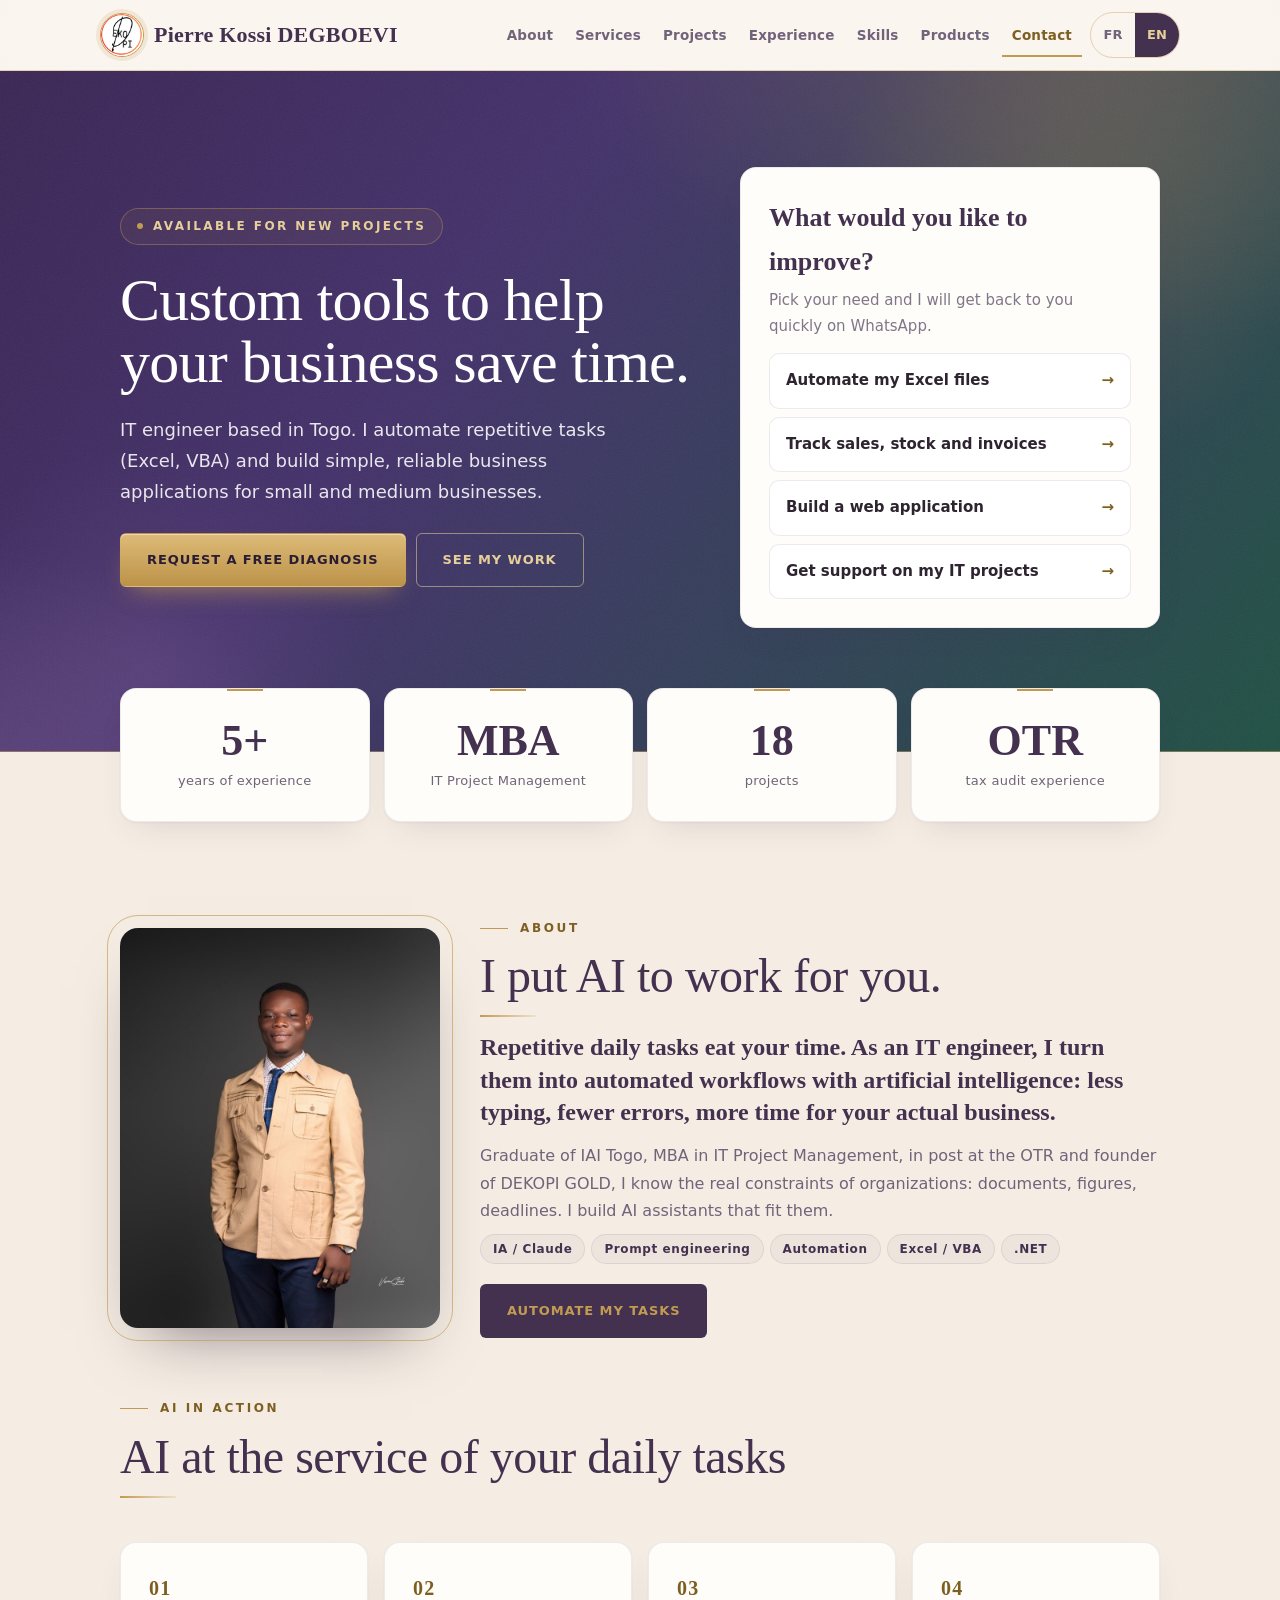
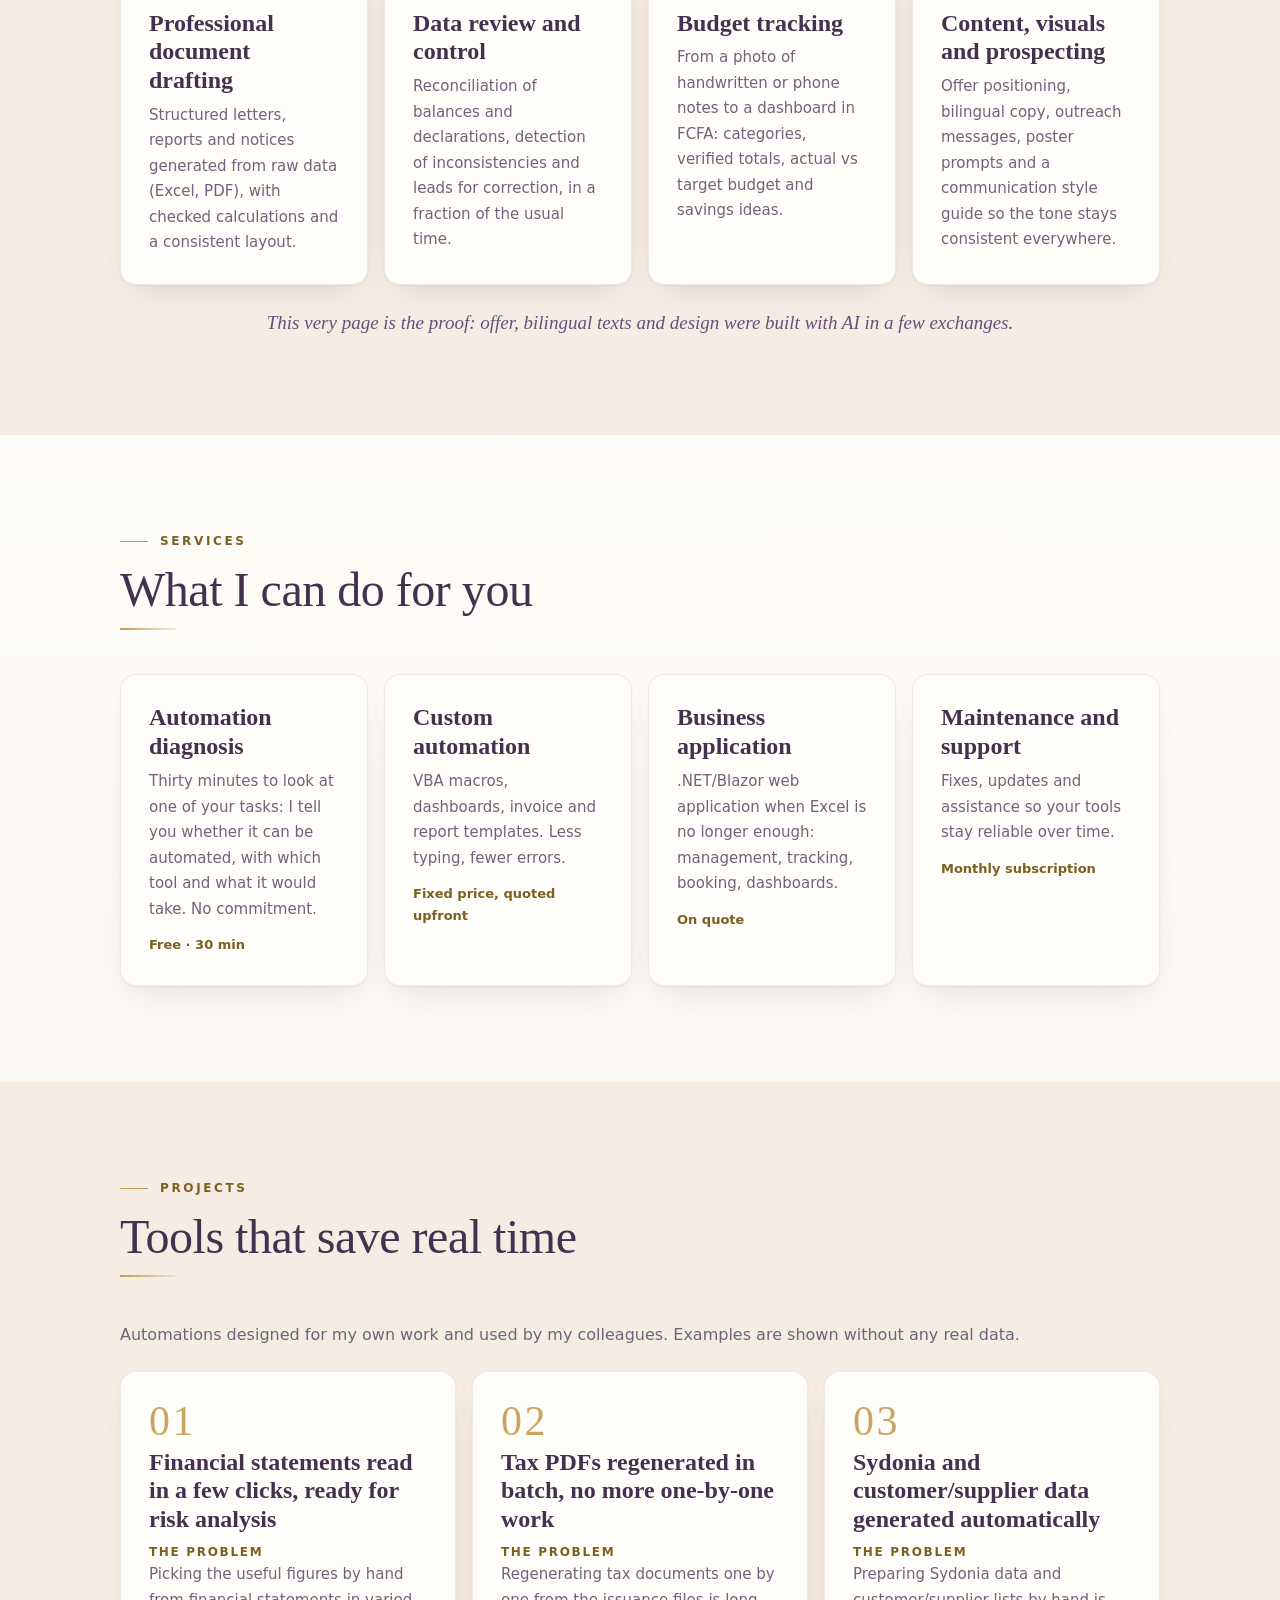
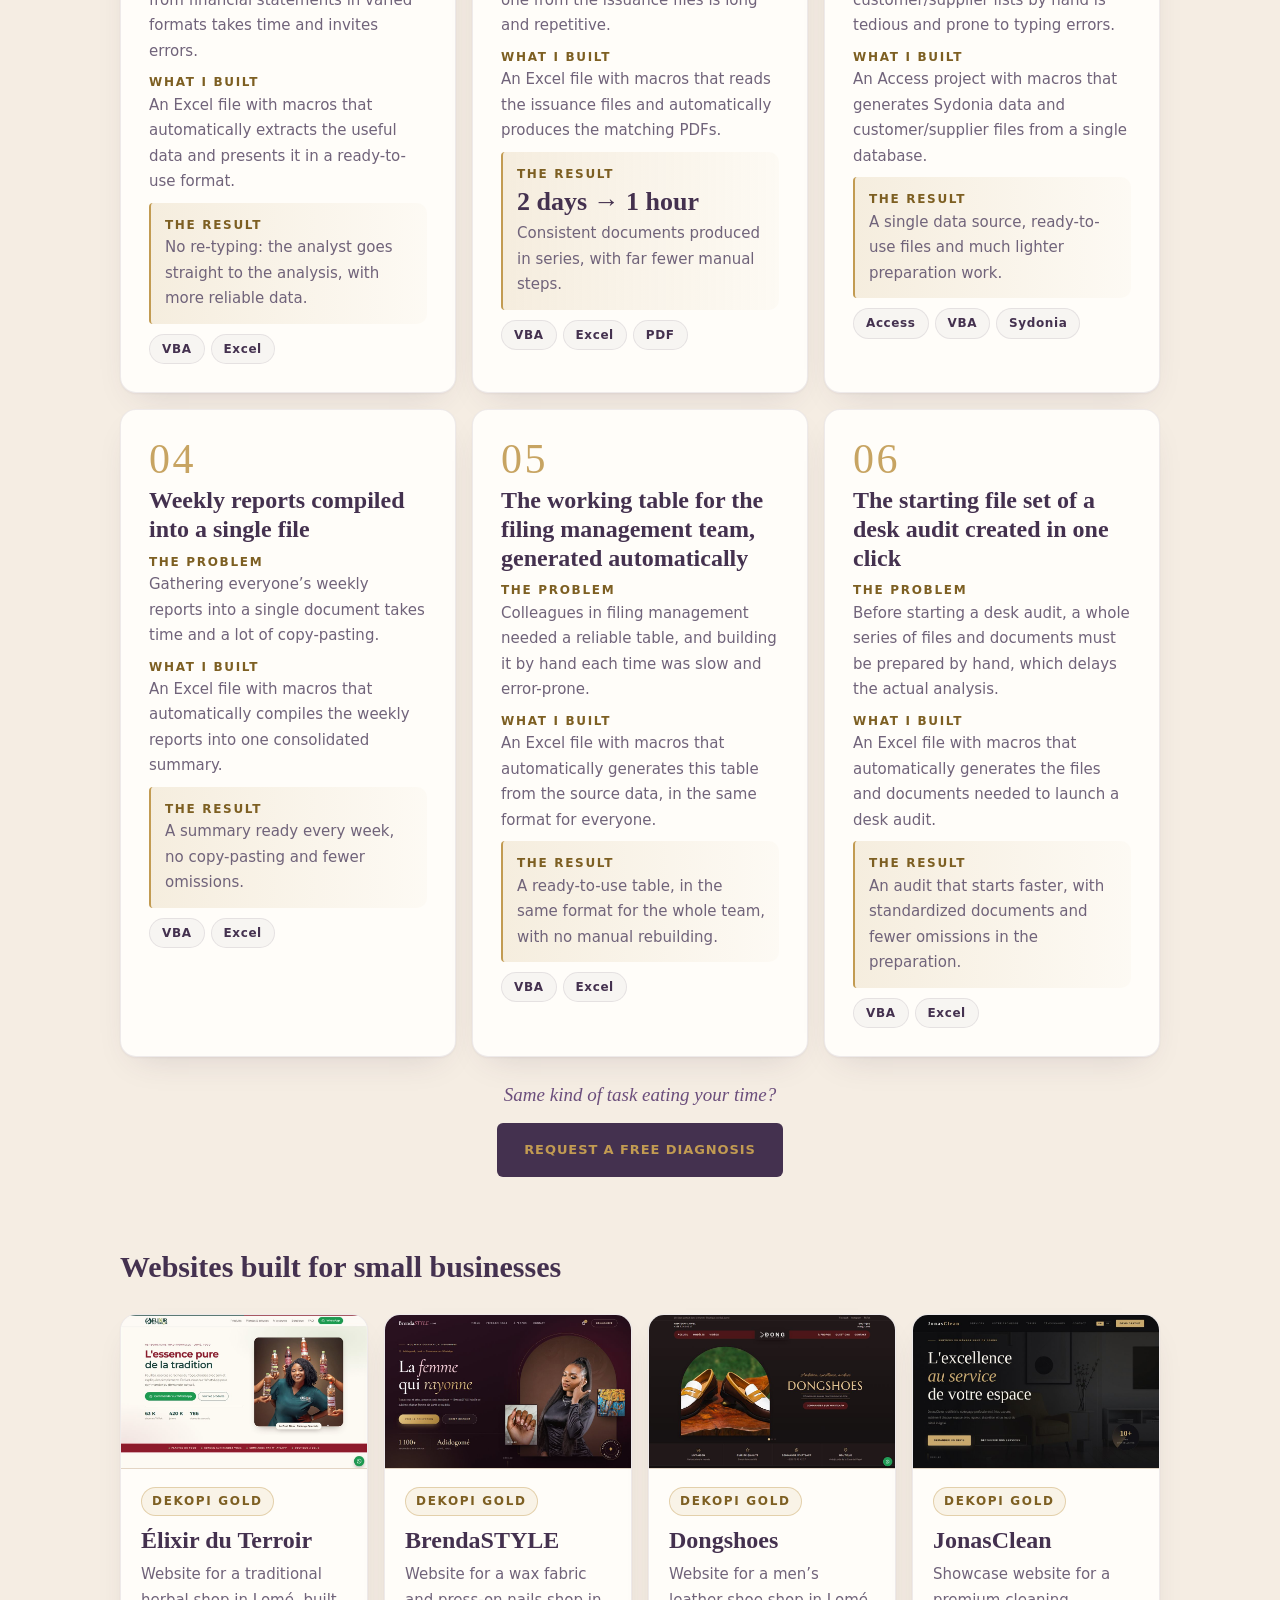
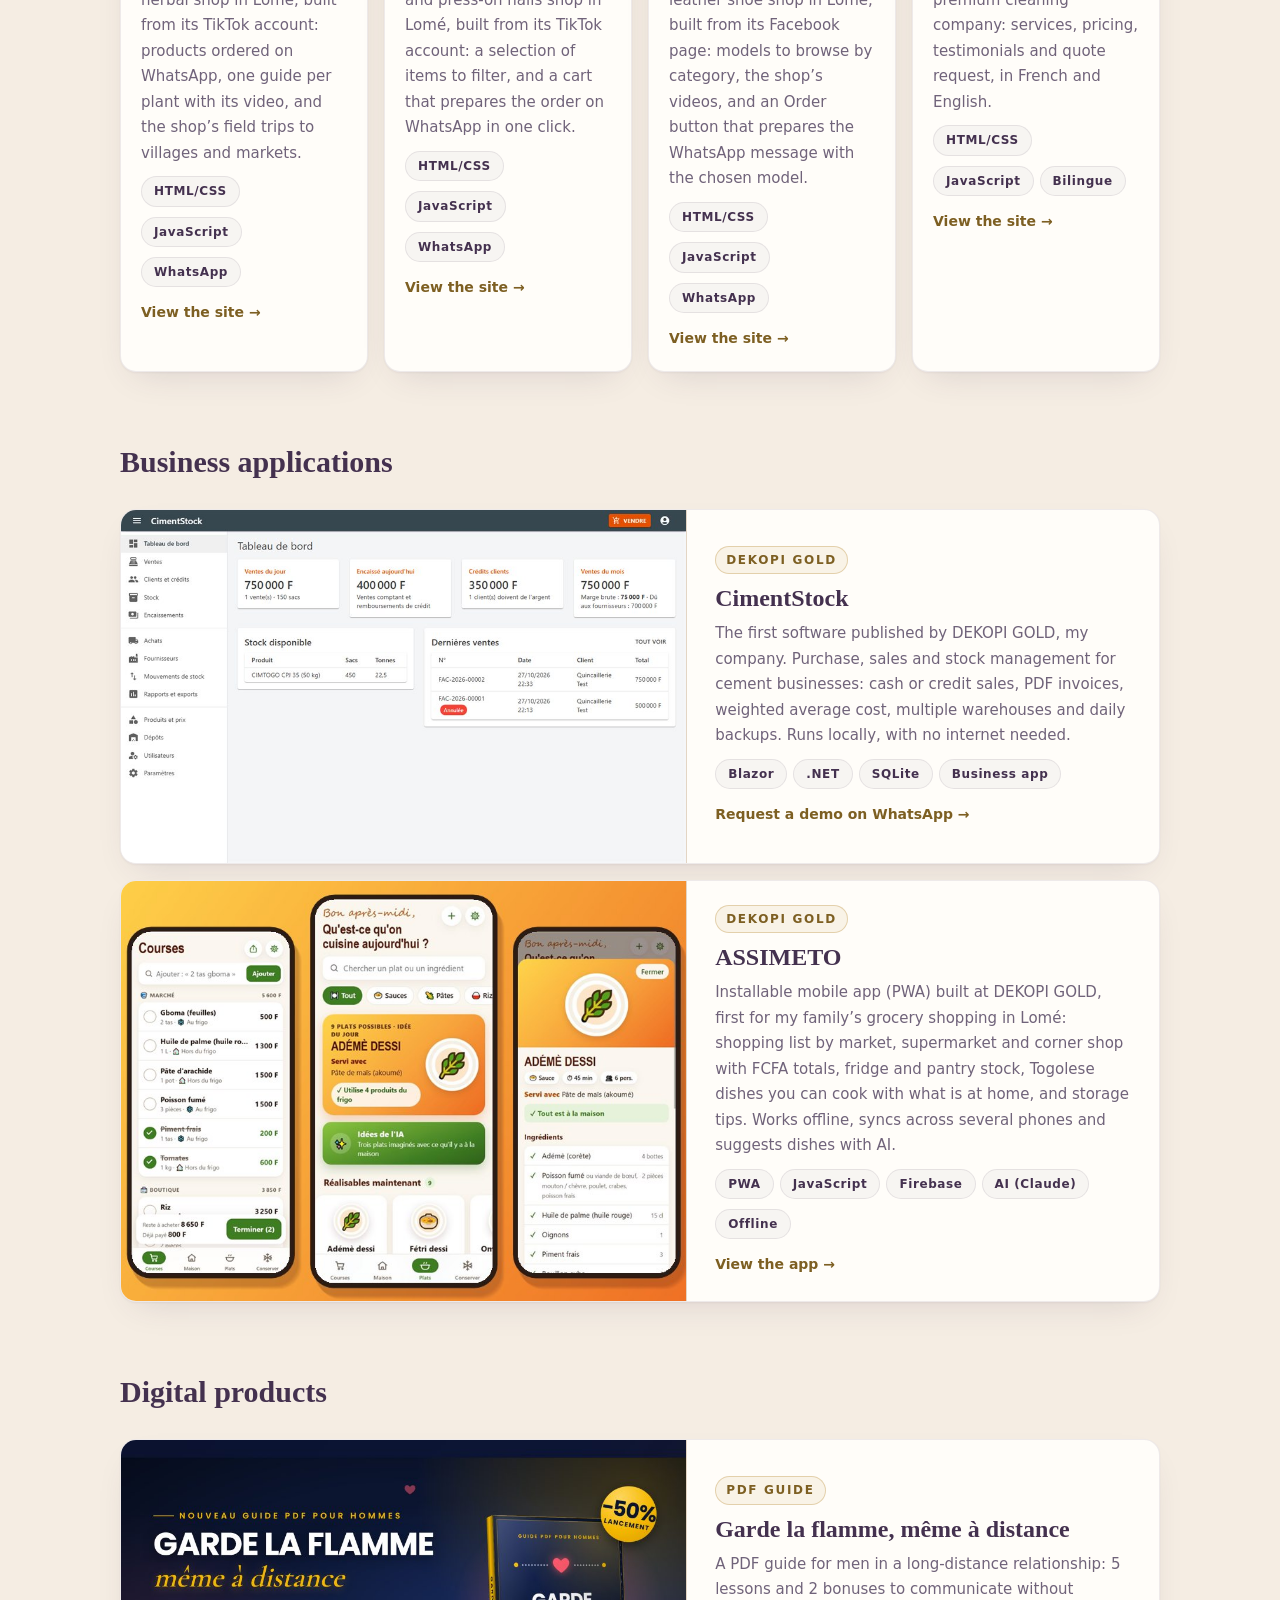
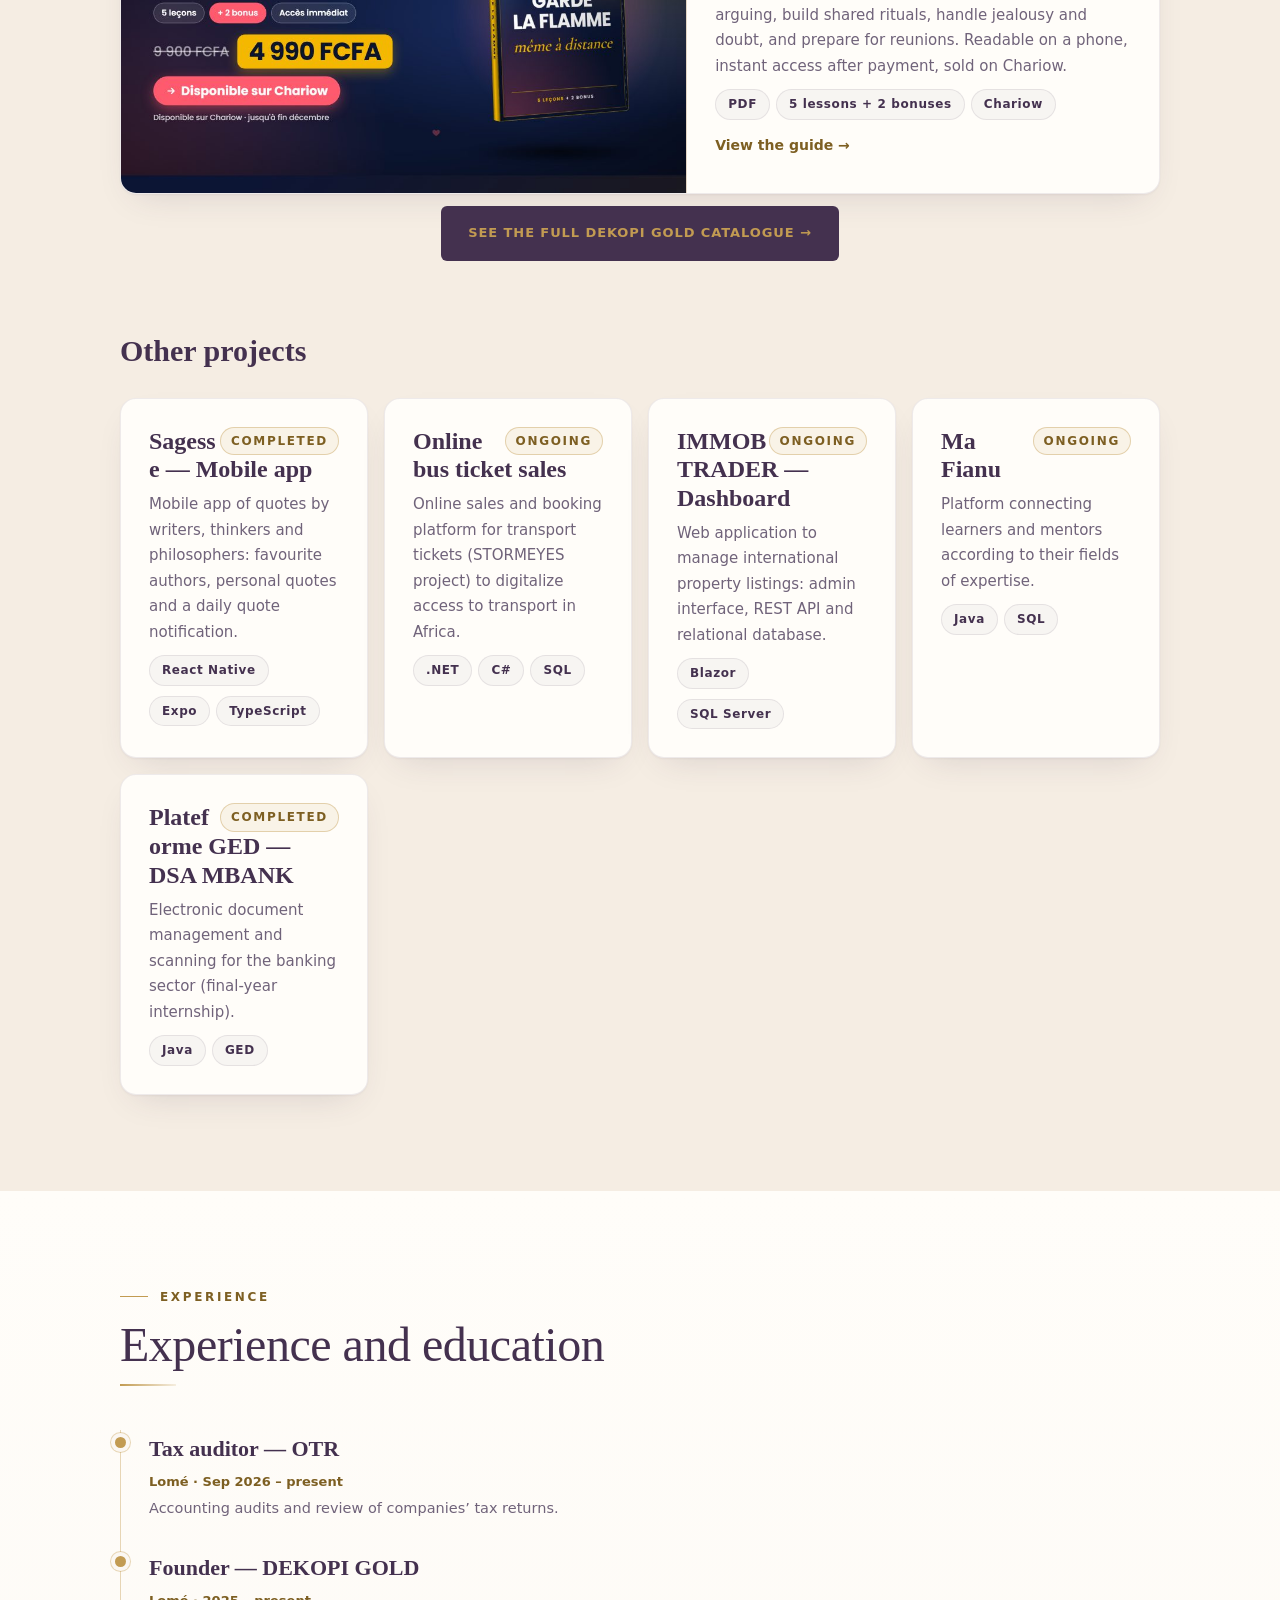
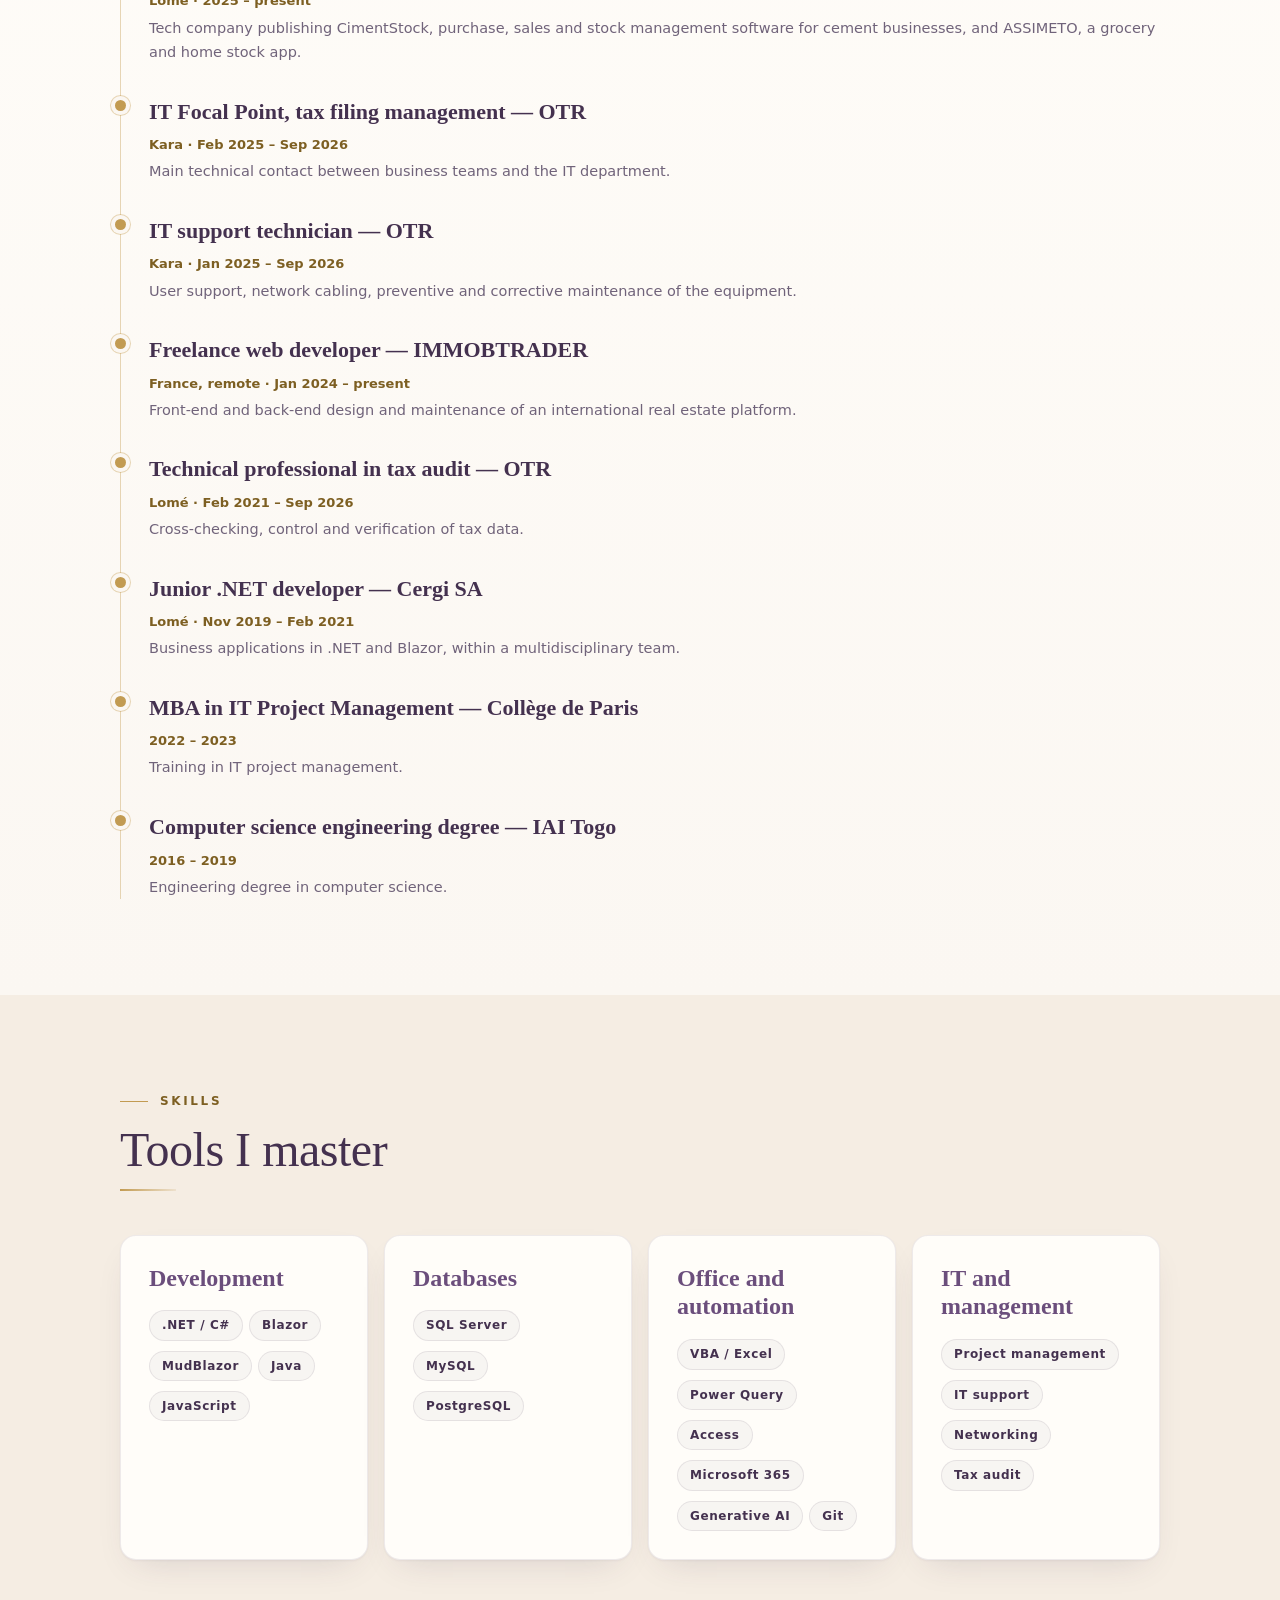
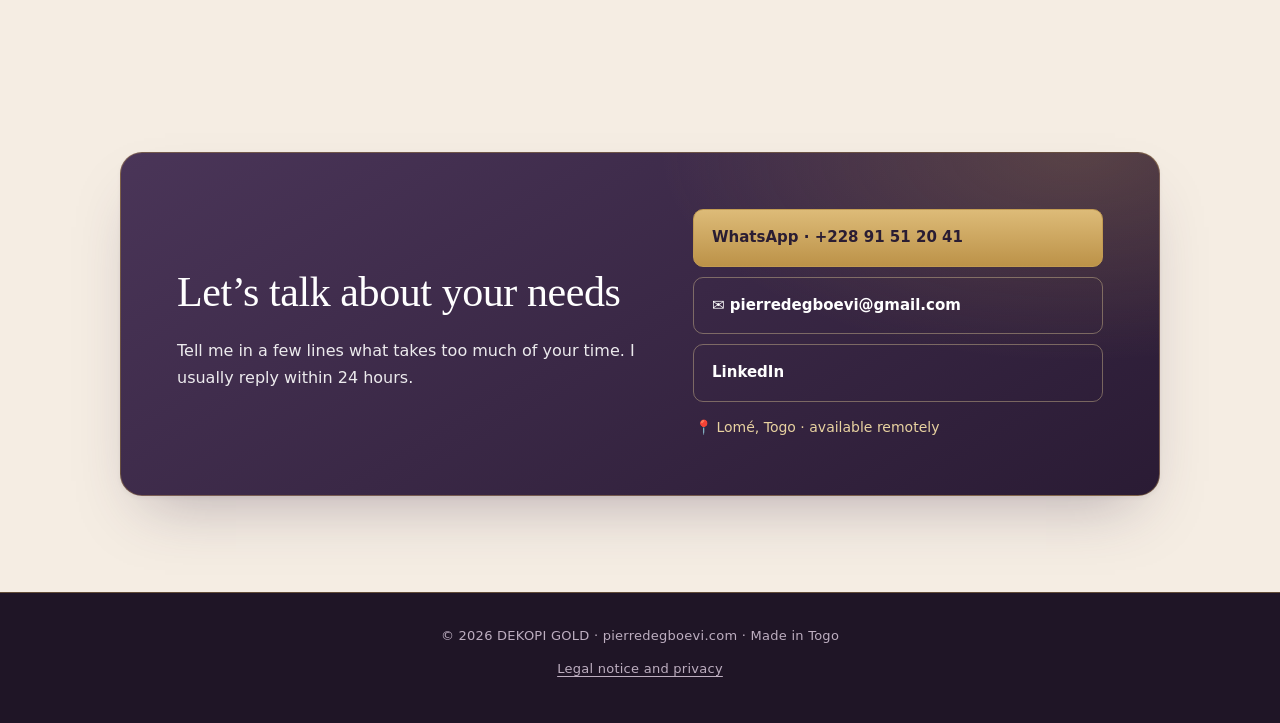
==== en/index.html @ 0901ca7f "Ajoute le lien vers le catalogue des produits DEKOPI GOLD (menu et bouton) Co-Authored-By: Claude So" ====
<!DOCTYPE html>
<html lang="en">
<head>
<meta charset="UTF-8">
<meta http-equiv="Content-Security-Policy" content="default-src 'none'; script-src 'sha256-d1BR3u0uvO+5wYr4xXxXbZK9BU4jcR/rA5yfYjZM8NI=' 'unsafe-hashes' 'sha256-MhtPZXr7+LpJUY5qtMutB+qWfQtMaPccfe7QXtCcEYc='; style-src 'unsafe-inline' https://fonts.googleapis.com; font-src https://fonts.gstatic.com; img-src 'self' data:; connect-src 'none'; base-uri 'none'; form-action 'none'; object-src 'none'">
<meta name="referrer" content="strict-origin-when-cross-origin">
<meta name="viewport" content="width=device-width, initial-scale=1">
<title>Pierre Kossi DEGBOEVI — Automation & business applications | Togo</title>
<meta name="description" content="Pierre Kossi DEGBOEVI (pierredegboevi.com), IT engineer in Togo: Excel/VBA automation, .NET/Blazor business applications and IT support for small businesses.">
<link rel="icon" type="image/png" href="../logo.png">
<meta name="theme-color" content="#F5EDE3">
<link rel="preconnect" href="https://fonts.googleapis.com">
<link rel="preconnect" href="https://fonts.gstatic.com" crossorigin>
<link rel="preload" as="style" href="https://fonts.googleapis.com/css2?family=Cormorant+Garamond:wght@500;600;700&family=Manrope:wght@400;500;600;700&display=swap">
<link href="https://fonts.googleapis.com/css2?family=Cormorant+Garamond:wght@500;600;700&family=Manrope:wght@400;500;600;700&display=swap" rel="stylesheet" media="print" onload="this.media='all'">
<noscript><link href="https://fonts.googleapis.com/css2?family=Cormorant+Garamond:wght@500;600;700&family=Manrope:wght@400;500;600;700&display=swap" rel="stylesheet"></noscript>
<link rel="canonical" href="https://pierredegboevi.com/en/">
<meta property="og:type" content="website">
<meta property="og:url" content="https://pierredegboevi.com/en/">
<meta property="og:site_name" content="Pierre Kossi DEGBOEVI">
<meta property="og:title" content="Pierre Kossi DEGBOEVI — Automation &amp; business applications">
<meta property="og:description" content="Pierre Kossi DEGBOEVI (pierredegboevi.com), IT engineer in Togo: Excel/VBA automation, .NET/Blazor business applications and IT support for small businesses.">
<meta property="og:image" content="https://pierredegboevi.com/og-image.jpg">
<meta property="og:image:width" content="1200">
<meta property="og:image:height" content="630">
<meta property="og:image:alt" content="Pierre Kossi DEGBOEVI, IT engineer in Lomé: automation and business applications">
<meta property="og:locale:alternate" content="fr_FR">
<meta property="og:locale" content="en_US">
<link rel="alternate" hreflang="fr" href="https://pierredegboevi.com/">
<link rel="alternate" hreflang="en" href="https://pierredegboevi.com/en/">
<link rel="alternate" hreflang="x-default" href="https://pierredegboevi.com/">
<meta name="twitter:card" content="summary_large_image">
<meta name="twitter:title" content="Pierre Kossi DEGBOEVI — Automation &amp; business applications">
<meta name="twitter:description" content="Pierre Kossi DEGBOEVI (pierredegboevi.com), IT engineer in Togo: Excel/VBA automation, .NET/Blazor business applications and IT support for small businesses.">
<meta name="twitter:image" content="https://pierredegboevi.com/og-image.jpg">
<meta name="twitter:image:alt" content="Pierre Kossi DEGBOEVI, IT engineer in Lomé: automation and business applications">
<script type="application/ld+json">{"@context":"https://schema.org","@type":"Person","name":"Pierre Kossi DEGBOEVI","url":"https://pierredegboevi.com/en/","image":"https://pierredegboevi.com/photo.jpg","jobTitle":"IT engineer","description":"IT engineer in Togo: Excel/VBA automation, .NET/Blazor business applications and IT support for small businesses.","address":{"@type":"PostalAddress","addressLocality":"Lomé","addressCountry":"TG"},"worksFor":{"@type":"Organization","name":"DEKOPI GOLD"},"knowsAbout":["Excel","VBA","Automatisation","Applications métier",".NET","Blazor"],"sameAs":["https://www.linkedin.com/in/pierre-kossi-degboevi"]}</script>
<script type="application/ld+json">{"@context":"https://schema.org","@type":"WebSite","name":"Pierre Kossi DEGBOEVI","alternateName":["pierredegboevi","Pierre Degboevi","pierredegboevi.com"],"url":"https://pierredegboevi.com/en/","inLanguage":["fr","en"]}</script>
<style>
:root{--bg:#F5EDE3;--w:#FBF7F2;--bd:#E3D5C4;--tx:#2E2430;--mu:#70637A;--p:#6B4E7C;--pd:#44314F;--gold:#C29B52;--gt:#7D5F22;--ser:"Cormorant Garamond",Georgia,"Times New Roman",serif}
*{box-sizing:border-box;margin:0;padding:0}
html{scroll-behavior:smooth}
:focus-visible{outline:3px solid var(--p);outline-offset:3px;border-radius:4px}
.hero :focus-visible,.contact :focus-visible{outline-color:#F3E6C8}
.skip{position:absolute;left:12px;top:-60px;z-index:70;background:var(--pd);color:var(--gold);padding:12px 18px;border-radius:8px;font-weight:700;transition:top .2s}
.skip:focus{top:12px}
body{font-family:system-ui,-apple-system,"Segoe UI",Roboto,Arial,sans-serif;background:var(--bg);color:var(--tx);line-height:1.6}
a{color:inherit;text-decoration:none}
.wrap{max-width:1080px;margin:0 auto;padding:0 20px}
header{background:var(--w);border-bottom:1px solid var(--gold);position:sticky;top:0;z-index:10}
.bar{display:flex;align-items:center;justify-content:space-between;gap:16px;padding:12px 0}
.brand{display:flex;align-items:center;gap:10px;font-family:var(--ser);font-size:1.25rem;font-weight:700;color:var(--pd)}
.logo{width:44px;height:44px;border-radius:50%;background:#fff;border:1.5px solid var(--gold);display:block;object-fit:cover}
.right{display:flex;align-items:center;gap:8px;flex-wrap:wrap}
nav{display:flex;gap:2px;flex-wrap:wrap}
nav a{display:inline-flex;align-items:center;min-height:44px;padding:0 10px;border-radius:6px;font-size:0.875rem;font-weight:600;color:var(--mu)}
nav a:hover{color:var(--gt)}
.lang{display:flex;border:1px solid var(--bd);border-radius:6px;overflow:hidden}
.lang a{display:inline-flex;align-items:center;justify-content:center;background:var(--w);min-width:44px;min-height:44px;padding:6px 10px;font-size:0.8125rem;font-weight:700;color:var(--mu)}
.lang a.on{background:var(--pd);color:var(--gold)}
.hero{background:linear-gradient(125deg,#3A2554 0%,#5A3470 45%,#8A3F63 100%);color:#fff;padding:64px 0 84px}
.hero .wrap{display:grid;grid-template-columns:1.3fr 1fr;gap:32px;align-items:center}
.tag{display:inline-block;border:1px solid var(--gold);color:#E8D2A0;padding:4px 14px;border-radius:99px;font-size:0.8125rem;margin-bottom:18px;letter-spacing:.03em}
h1{font-family:var(--ser);font-size:clamp(2.125rem,5vw,3.375rem);line-height:1.08;margin-bottom:16px;font-weight:600}
.hero p{font-size:1.0625rem;opacity:.9;margin-bottom:26px;max-width:540px}
.btn{display:inline-block;padding:12px 24px;border-radius:8px;font-weight:700;font-size:0.9375rem;border:1.5px solid transparent}
.b1{background:var(--gold);color:#2A1D33}.b1:hover{background:#D3AE66}
.b2{border-color:rgba(232,210,160,.6);color:#F3E6C8}.b2:hover{background:rgba(255,255,255,.08)}
.acts{display:flex;flex-wrap:wrap;gap:10px}
.card{background:var(--w);border:1px solid var(--bd);border-radius:12px;padding:22px}
.search{color:var(--tx);border-color:var(--gold)}
.search h2{font-family:var(--ser);font-size:1.375rem;color:var(--pd);margin-bottom:4px}
.search p{color:var(--mu);font-size:0.875rem;margin-bottom:14px;opacity:1}
.search a{display:flex;justify-content:space-between;align-items:center;gap:10px;padding:12px 14px;margin-top:8px;border:1px solid var(--bd);border-radius:8px;font-weight:600;font-size:0.9375rem}
.search a:hover{border-color:var(--gold);background:var(--bg)}
.search a b{color:var(--gt)}
section{padding:64px 0}
.alt{background:var(--w)}
.head{margin-bottom:30px}
.head small{color:var(--gt);font-weight:700;text-transform:uppercase;letter-spacing:.14em;font-size:0.75rem}
.head h2{font-family:var(--ser);font-size:2.125rem;line-height:1.15;margin-top:4px;color:var(--pd);font-weight:600}
.head h2:after{content:"";display:block;width:48px;height:2px;background:var(--gold);margin-top:12px}
.stats{display:grid;grid-template-columns:repeat(4,1fr);gap:14px;margin-top:-44px;position:relative}
.stat{text-align:center;padding:18px 10px}
.stat b{display:block;font-family:var(--ser);font-size:2rem;color:var(--p)}
.stat span{font-size:0.8125rem;color:var(--mu)}
.grid{display:grid;grid-template-columns:repeat(auto-fit,minmax(230px,1fr));gap:16px}
.card h3{font-family:var(--ser);font-size:1.25rem;color:var(--pd);margin-bottom:6px;line-height:1.2}
.card p{color:var(--mu);font-size:0.9062rem}
.svc em{display:inline-block;margin-top:12px;font-style:normal;font-size:0.8125rem;font-weight:700;color:var(--gt)}
.st{float:right;font-size:0.75rem;font-weight:700;color:var(--gt)}
.chip{display:inline-block;background:var(--bg);color:var(--pd);border:1px solid var(--bd);font-size:0.75rem;font-weight:600;padding:3px 10px;border-radius:99px;margin:10px 6px 0 0}
.tl{border-left:1px solid var(--gold);padding-left:22px;display:grid;gap:20px}
.tl div{position:relative}
.tl div:before{content:"";position:absolute;left:-28px;top:7px;width:11px;height:11px;border-radius:50%;background:var(--gold);box-shadow:0 0 0 3px var(--w)}
.tl h3{font-family:var(--ser);font-size:1.1875rem;color:var(--pd)}.tl small{color:var(--gt);font-size:0.8125rem;font-weight:600}.tl p{font-size:0.9062rem;color:var(--mu);margin-top:2px}
.sk h3{color:var(--p)}
.contact{background:linear-gradient(135deg,#4F3A5C,#3B2A47);color:#fff;border-radius:14px;padding:40px;display:grid;grid-template-columns:1.2fr 1fr;gap:24px;align-items:center;border:1px solid var(--gold)}
.contact h2{font-family:var(--ser);font-size:2rem;margin-bottom:8px;font-weight:600}
.contact p{opacity:.9}
.contact .l{display:grid;gap:10px}
.contact .l a{border:1px solid rgba(232,210,160,.45);padding:12px 16px;border-radius:8px;font-weight:600;font-size:0.9375rem;word-break:break-all}
.contact .l a:hover{background:rgba(255,255,255,.08)}
.contact .l a.w{background:var(--gold);color:#2A1D33;border-color:var(--gold)}
.contact .l a.w:hover{background:#D3AE66}
.contact .l .loc{padding:4px 2px 0;font-size:0.875rem;color:#E8D2A0}
footer{background:#2A1F30;color:#C9BBCB;font-size:0.8125rem;padding:24px 0;text-align:center}
.about{display:grid;grid-template-columns:320px 1fr;gap:40px;align-items:center}
.about img{width:100%;aspect-ratio:4/5;object-fit:cover;border-radius:14px;border:1px solid var(--gold);background:var(--bd);display:block;box-shadow:12px 12px 0 var(--bd)}
.about p{color:var(--mu);font-size:1rem;margin-top:14px}
.about .lead{color:var(--tx);font-size:1.125rem;font-weight:600}
.about .btn{margin-top:20px}
.about .btn,.cta .btn{background:var(--pd);color:var(--gold)}
.about .btn:hover,.cta .btn:hover{background:var(--p)}
.aih{margin-top:60px}
.num{display:block;color:var(--gt);font-family:var(--ser);font-weight:700;font-size:1.25rem;letter-spacing:.06em;margin-bottom:4px}
.note{margin-top:22px;font-family:var(--ser);font-size:1.1875rem;font-style:italic;color:var(--p);text-align:center}
.cases{grid-template-columns:repeat(auto-fit,minmax(300px,1fr))}
.case .num{display:block;font-family:var(--ser);font-size:1.75rem;font-weight:700;color:var(--gold);line-height:1}
.case h3{margin:6px 0 10px}
.case p{margin-top:8px;font-size:0.9375rem}
.case p b{display:block;font-size:0.75rem;letter-spacing:.06em;text-transform:uppercase;color:var(--gt)}
.case .res{background:var(--bg);border-left:3px solid var(--gold);padding:8px 12px;border-radius:6px}
.case .gain{display:block;font-family:var(--ser);font-size:1.375rem;font-weight:700;color:var(--pd);line-height:1.2;margin:2px 0 4px}
.cta{text-align:center;margin-top:12px}
#projets>.wrap>.lead{margin-bottom:22px;color:var(--mu)}
.sub{font-family:var(--ser);font-size:1.625rem;color:var(--pd);margin:44px 0 16px}
@media(max-width:800px){.about{grid-template-columns:1fr}.about img{max-width:280px}.hero .wrap,.contact{grid-template-columns:1fr}.stats{grid-template-columns:repeat(2,1fr)}.bar{flex-direction:column;align-items:flex-start}}

/* ===== Animations ===== */
#sp{position:fixed;top:0;left:0;right:0;height:3px;background:var(--gold);transform:scaleX(0);transform-origin:0 0;z-index:60}
header{transition:box-shadow .3s}
header.sc{box-shadow:0 6px 20px rgba(68,49,79,.12)}
nav a{transition:color .2s}
nav a.act{color:var(--gt);box-shadow:inset 0 -2px 0 var(--gold);border-radius:0}
.hero{position:relative;overflow:hidden}
.hero .wrap{position:relative;z-index:1}
.hero:before,.hero:after{content:"";position:absolute;border-radius:50%;opacity:.45;pointer-events:none}
.hero:before{width:520px;height:520px;background:radial-gradient(circle,#C29B52 0,rgba(194,155,82,0) 68%);top:-120px;right:-60px}
.hero:after{width:460px;height:460px;background:radial-gradient(circle,#8E6BA3 0,rgba(142,107,163,0) 68%);bottom:-140px;left:-80px}
@keyframes up{from{transform:translateY(14px)}to{transform:none}}
@keyframes inr{from{transform:translateX(20px)}to{transform:none}}
.hero .tag,.hero h1,.hero p,.hero .btn{animation:up .6s cubic-bezier(.2,.7,.2,1) backwards}
.hero .tag{animation-delay:0s}.hero h1{animation-delay:.05s}.hero p{animation-delay:.1s}.hero .b1{animation-delay:.15s}.hero .b2{animation-delay:.2s}
.hero .search{animation:inr .6s cubic-bezier(.2,.7,.2,1) .1s backwards}
.btn{transition:transform .2s,box-shadow .2s,background .2s}
.btn:hover{transform:translateY(-2px);box-shadow:0 8px 18px rgba(0,0,0,.18)}
.card{transition:transform .3s,box-shadow .3s,border-color .3s}
a.card:hover{transform:translateY(-5px);box-shadow:0 14px 30px rgba(68,49,79,.14);border-color:var(--gold)}
.search a{transition:transform .2s,border-color .2s,background .2s}
.search a:hover{transform:translateX(5px)}
.search a b{transition:transform .2s}.search a:hover b{transform:translateX(4px)}
.chip{transition:background .2s,border-color .2s}
.chip:hover{background:#F0E3CC;border-color:var(--gold)}
.head h2:after{transition:width .8s .3s;width:0}
.head.in h2:after,html:not(.js) .head h2:after{width:56px}
.about img{transition:transform .5s,box-shadow .5s}
.about img:hover{transform:translate(-4px,-4px);box-shadow:16px 16px 0 var(--bd)}
.js .rv{transition:opacity .45s ease-out,transform .45s cubic-bezier(.2,.7,.2,1);transition-delay:var(--d,0s)}
.js .rv:not(.in){opacity:0;transform:translateY(16px)}
.js .tl>div.rv:not(.in){transform:translateX(-16px)}
.js .about img.rv:not(.in){transform:scale(.97) translateY(12px)}
.js .rv.in.done{transition:transform .3s,box-shadow .3s,border-color .3s,background .3s;transition-delay:0s}
@media(prefers-reduced-motion:reduce){*,*:before,*:after{animation:none!important;scroll-behavior:auto!important;transition-property:color,background-color,border-color,box-shadow,opacity!important;transition-duration:.2s!important;transition-delay:0s!important}.js .rv:not(.in),.js .tl>div.rv:not(.in),.js .about img.rv:not(.in){opacity:1;transform:none}.head h2:after{width:56px}}

/* ===== Finition premium ===== */
:root{--ink:#241A2B;--gold2:#E6CF9A;--hair:rgba(194,155,82,.4);--sh1:0 1px 2px rgba(68,49,79,.05),0 14px 34px -16px rgba(68,49,79,.18);--sh2:0 2px 4px rgba(68,49,79,.06),0 30px 60px -24px rgba(68,49,79,.34)}
body{font-family:"Manrope",system-ui,-apple-system,"Segoe UI",Roboto,Arial,sans-serif;color:var(--ink);line-height:1.7;-webkit-font-smoothing:antialiased;text-rendering:optimizeLegibility}
button{font-family:inherit}
::selection{background:var(--gold);color:#2A1D33}
#sp{background:linear-gradient(90deg,var(--gold),var(--gold2))}
header{background:rgba(251,247,242,.8);-webkit-backdrop-filter:saturate(1.4) blur(16px);backdrop-filter:saturate(1.4) blur(16px);border-bottom:1px solid var(--hair)}
.brand{font-size:1.375rem;letter-spacing:.01em}
.logo{box-shadow:0 0 0 4px rgba(194,155,82,.16)}
nav a{font-size:0.8438rem;letter-spacing:.015em}
.lang{border-radius:99px;border-color:var(--hair)}
.lang a{background:transparent}
.lang a.on{background:var(--pd);color:var(--gold2)}
.hero{background:url("data:image/svg+xml,%3Csvg xmlns='http://www.w3.org/2000/svg' width='160' height='160'%3E%3Cfilter id='n'%3E%3CfeTurbulence type='fractalNoise' baseFrequency='.8' numOctaves='3' stitchTiles='stitch'/%3E%3C/filter%3E%3Crect width='100%25' height='100%25' filter='url(%23n)' opacity='.07'/%3E%3C/svg%3E"),radial-gradient(900px 520px at 88% -8%,rgba(194,155,82,.26),transparent 62%),radial-gradient(760px 460px at -8% 108%,rgba(142,107,163,.38),transparent 58%),linear-gradient(125deg,#3A2554 0%,#43306A 35%,#1F5043 100%);padding:96px 0 124px;box-shadow:inset 0 -1px 0 rgba(194,155,82,.55)}
.hero:before,.hero:after{opacity:.2}
h1{font-size:clamp(2.125rem,5vw,3.75rem);line-height:1.04;font-weight:500;letter-spacing:-.012em;margin-bottom:22px}
.hero p{font-size:1.125rem;line-height:1.7;opacity:.88;max-width:520px}
.hero .tag{font-size:0.75rem;font-weight:600;letter-spacing:.2em;text-transform:uppercase;padding:7px 16px;background:rgba(194,155,82,.08);border-color:var(--hair);color:var(--gold2);margin-bottom:24px}
.hero .tag:before{content:"";display:inline-block;width:6px;height:6px;border-radius:50%;background:var(--gold);margin-right:10px;vertical-align:middle;transform:translateY(-1px)}
@media(min-width:801px){.hero .wrap{grid-template-columns:1.4fr 1fr}}
.btn{border-radius:6px;font-size:0.8125rem;font-weight:700;letter-spacing:.07em;text-transform:uppercase;padding:15px 26px}
.b1{background:linear-gradient(180deg,#DDBB78,#BC9248);color:#2A1D33;box-shadow:inset 0 1px 0 rgba(255,255,255,.45),0 12px 26px -12px rgba(194,155,82,.8)}
.b1:hover{background:linear-gradient(180deg,#E6C98C,#C79C52)}
.b2{border-color:rgba(230,207,154,.55);color:var(--gold2)}
.btn:hover{transform:translateY(-2px);box-shadow:0 16px 30px -12px rgba(0,0,0,.4)}
.search{border-radius:18px;border-color:var(--hair);background:linear-gradient(180deg,#FFFDF9,#FBF7F2);padding:28px;box-shadow:var(--sh2)}
.search h2{font-size:1.625rem}
.search a{border-radius:10px;border-color:rgba(68,49,79,.1);background:#fff;padding:14px 16px}
.stats{margin-top:-64px}
.stat{padding:26px 12px;position:relative}
.stat:before{content:"";position:absolute;left:50%;top:0;width:36px;height:2px;background:var(--gold);transform:translateX(-50%)}
.stat b{font-size:2.75rem;font-weight:600;line-height:1.1;color:var(--pd)}
.stat span{font-size:0.8125rem;letter-spacing:.02em}
section{padding:96px 0}
.alt{background:linear-gradient(180deg,#FFFDF9,#FBF7F2)}
.head{margin-bottom:44px}
.head small{display:flex;align-items:center;gap:12px;font-size:0.75rem;letter-spacing:.22em}
.head small:before{content:"";width:28px;height:1px;background:var(--gold)}
.head h2{font-size:clamp(2rem,4vw,3rem);font-weight:500;letter-spacing:-.01em;line-height:1.1;margin-top:12px}
.head h2:after{background:linear-gradient(90deg,var(--gold),rgba(194,155,82,.15))}
.card{background:#FFFDF9;border-color:rgba(68,49,79,.09);border-radius:16px;padding:28px;box-shadow:var(--sh1)}
a.card:hover{transform:translateY(-4px);box-shadow:var(--sh2);border-color:rgba(194,155,82,.75)}
.card h3{font-size:1.5rem;font-weight:600;margin-bottom:8px}
.card p{font-size:0.9375rem;line-height:1.7}
.st{font-size:0.75rem;letter-spacing:.14em;text-transform:uppercase;padding:3px 10px;border:1px solid var(--hair);border-radius:99px;background:rgba(194,155,82,.1)}
.sites .sb>.st{display:table;float:none;margin-bottom:10px}
.chip{font-size:0.75rem;letter-spacing:.05em;padding:4px 12px;border-color:rgba(68,49,79,.1);background:rgba(68,49,79,.04)}
.case .num{font-size:2.625rem;font-weight:500;opacity:.9}
.case .res{background:linear-gradient(90deg,rgba(194,155,82,.16),rgba(194,155,82,.03));border-left:2px solid var(--gold);border-radius:4px 10px 10px 4px;padding:12px 14px}
.case .gain{font-size:1.625rem}
.case p b{font-size:0.75rem;letter-spacing:.14em}
.tl{border-left-color:var(--hair);padding-left:28px;gap:28px}
.tl div:before{left:-34px;box-shadow:0 0 0 4px var(--w),0 0 0 5px var(--hair)}
.tl h3{font-size:1.375rem}
.about .lead{font-family:var(--ser);font-size:1.5rem;line-height:1.35;color:var(--pd)}
.about img{border:0;border-radius:18px;outline:1px solid rgba(194,155,82,.65);outline-offset:12px;box-shadow:0 30px 60px -28px rgba(36,24,48,.55)}
.about img:hover{transform:translateY(-4px);box-shadow:0 38px 70px -28px rgba(36,24,48,.6)}
.sub{font-size:1.875rem;font-weight:600;margin:64px 0 22px}
.contact{background:radial-gradient(640px 320px at 92% 0%,rgba(194,155,82,.24),transparent 65%),linear-gradient(150deg,#4A3558,#2A1B34);border-radius:22px;padding:56px;border-color:var(--hair);box-shadow:var(--sh2)}
.contact h2{font-size:clamp(1.875rem,3.6vw,2.625rem);font-weight:500;letter-spacing:-.01em}
.contact .l a{border-radius:10px;border-color:rgba(230,207,154,.4);padding:15px 18px;transition:background .2s,transform .2s,border-color .2s}
.contact .l a:hover{border-color:var(--gold2);transform:translateX(3px)}
.contact .l a.w{background:linear-gradient(180deg,#DDBB78,#BC9248)}
footer{background:#1F1526;color:#BDAEC0;border-top:1px solid var(--hair);padding:32px 0;letter-spacing:.02em}
footer a.legal{display:inline-flex;align-items:center;min-height:44px;color:inherit;text-decoration:underline;text-underline-offset:3px}
.site img{transition:transform .8s cubic-bezier(.2,.7,.2,1)}
.site:hover img{transform:scale(1.04)}

.sites{grid-template-columns:repeat(auto-fit,minmax(min(100%,300px),1fr))}
.sites.apps{grid-template-columns:1fr}
.apps .site{display:grid;grid-template-columns:1.2fr 1fr}
.apps .site img{height:100%;aspect-ratio:auto;min-height:260px;border-bottom:0;border-right:1px solid var(--bd)}
.apps .site .sb{align-self:center;padding:24px 28px}
.site{padding:0;overflow:hidden;display:block}
.site img{width:100%;aspect-ratio:8/5;object-fit:cover;display:block;border-bottom:1px solid var(--bd)}
.site .sb{padding:18px 20px 20px}
.site .vis{display:block;margin-top:14px;font-size:0.875rem;font-weight:700;color:var(--gt)}
.site:hover .vis{text-decoration:underline}
/* ===== Responsive ===== */
html{-webkit-text-size-adjust:100%;text-size-adjust:100%}
img{max-width:100%;height:auto}
h1,h2,h3,p,a,span{overflow-wrap:break-word}
.grid{grid-template-columns:repeat(auto-fit,minmax(min(100%,230px),1fr))}
.cases{grid-template-columns:repeat(auto-fit,minmax(min(100%,300px),1fr))}
@media(max-width:1000px){
  .wrap{padding:0 18px}
  .about{grid-template-columns:260px 1fr;gap:28px}
  .hero .wrap{gap:24px}
  nav a{padding:8px 8px;font-size:0.8438rem}
}
@media(max-width:940px){
  .bar{flex-direction:row;flex-wrap:wrap;align-items:center;gap:8px 12px;padding:10px 0}
  .right{display:contents}
  .brand{order:1;min-width:0;font-size:1.125rem}
  .lang{order:2;margin-left:auto}
  nav{order:3;width:100%;flex-wrap:nowrap;overflow-x:auto;gap:4px;padding-bottom:2px;-webkit-overflow-scrolling:touch;scrollbar-width:none;border-top:1px solid var(--bd);padding-top:6px}
  nav::-webkit-scrollbar{display:none}
  nav{-webkit-mask-image:linear-gradient(90deg,#000 82%,transparent);mask-image:linear-gradient(90deg,#000 82%,transparent)}
  nav.end{-webkit-mask-image:none;mask-image:none}
  nav a{white-space:nowrap;flex:0 0 auto;padding:0 12px}
  nav a.nc,nav a.nc.act{order:-1;background:var(--pd);color:var(--gold);border-radius:6px}
  html{scroll-padding-top:135px}
}
@media(max-width:800px){
  section{padding:48px 0}
  .hero{padding:44px 0 72px}
  .hero p{max-width:none}
  .apps .site{display:block}
  .apps .site img{height:auto;aspect-ratio:8/5;min-height:0;border-right:0;border-bottom:1px solid var(--bd)}
  .apps .site .sb{padding:18px 20px 20px}
  .about{grid-template-columns:1fr;gap:26px}
  .about img{max-width:280px;margin:0 auto;box-shadow:0 24px 48px -24px rgba(36,24,48,.5)}
  .about img:hover{box-shadow:0 24px 48px -24px rgba(36,24,48,.5)}
  .head h2{font-size:1.875rem}
  .contact{padding:30px 22px}
  .contact h2{font-size:1.75rem}
  .aih{margin-top:44px}
}
@media(max-width:560px){
  .wrap{padding:0 16px}
  section{padding:40px 0}
  .hero{padding:34px 0 64px}
  .hero .btn{width:100%;text-align:center}
  .stats{grid-template-columns:repeat(2,1fr);gap:10px;margin-top:-36px}
  .stat{padding:14px 8px}
  .stat b{font-size:1.625rem}
  .stat span{font-size:0.75rem}
  .card{padding:18px}
  .head{margin-bottom:22px}
  .head h2{font-size:1.6875rem}
  .search h2{font-size:1.25rem}
  .search a{padding:13px 12px;font-size:0.9062rem}
  .cases{gap:14px}
  .case .num{font-size:1.5rem}
  .sub{font-size:1.4375rem;margin:34px 0 14px}
  .note{font-size:1.0625rem}
  .tl{padding-left:18px}
  .tl div:before{left:-24px}
  .contact{padding:26px 18px;border-radius:12px}
  .contact h2{font-size:1.5625rem}
  .contact .l a{padding:13px 14px;font-size:0.9062rem}
  .btn{padding:13px 20px}
}
@media(max-width:380px){
  .brand span{font-size:1rem;line-height:1.15}
  .logo{width:38px;height:38px}
  h1{font-size:1.9375rem}
  .stats{grid-template-columns:1fr 1fr}
  .lang a{padding:6px 8px}
}
@media(hover:none){
  .btn:hover,.search a:hover,.search a:hover b,.about img:hover,.site:hover img,.contact .l a:hover{transform:none;box-shadow:none}
  a.card:hover{transform:none;box-shadow:var(--sh1)}
  .about img:hover{box-shadow:0 24px 48px -24px rgba(36,24,48,.5)}
}
@media(max-width:760px){header{-webkit-backdrop-filter:none;backdrop-filter:none;background:rgba(251,247,242,.98)}}
@media(prefers-reduced-motion:no-preference){.btn:active,.search a:active,a.card:active{transform:scale(.97);transition-duration:.1s!important}}
@media(prefers-reduced-transparency:reduce){header{background:var(--w);-webkit-backdrop-filter:none;backdrop-filter:none}}
@media(prefers-contrast:more){header{background:var(--w);-webkit-backdrop-filter:none;backdrop-filter:none;border-bottom-color:var(--gt)}}
@media(max-width:940px){header{top:-53px}html{scroll-padding-top:72px}}
</style>
</head>
<body id="top">
<a class="skip" href="#main">Skip to content</a>
<div id="sp"></div>

<header><div class="wrap bar">
<a class="brand" href="#top"><img class="logo" src="../logo.png" alt="Pierre Kossi DEGBOEVI logo" width="44" height="44"><span>Pierre Kossi DEGBOEVI</span></a>
<div class="right">
<nav aria-label="Main navigation">
<a href="#apropos">About</a>
<a href="#services">Services</a>
<a href="#projets">Projects</a>
<a href="#parcours">Experience</a>
<a href="#competences">Skills</a>
<a href="https://produits.pierredegboevi.com" target="_blank" rel="noopener">Products</a>
<a class="nc" href="#contact">Contact</a>
</nav>
<div class="lang" role="group" aria-label="Language"><a href="/" hreflang="fr" lang="fr" aria-label="Français">FR</a><a class="on" href="/en/" hreflang="en" lang="en" aria-label="English" aria-current="true">EN</a></div>
</div>
</div></header>

<main id="main" tabindex="-1">
<div class="hero"><div class="wrap">
<div>
<span class="tag">Available for new projects</span>
<h1>Custom tools to help your business save time.</h1>
<p>IT engineer based in Togo. I automate repetitive tasks (Excel, VBA) and build simple, reliable business applications for small and medium businesses.</p>
<div class="acts"><a class="btn b1" href="#contact">Request a free diagnosis</a><a class="btn b2" href="#projets">See my work</a></div>
</div>
<div class="card search">
<h2>What would you like to improve?</h2>
<p>Pick your need and I will get back to you quickly on WhatsApp.</p>
<a href="https://wa.me/22891512041?text=Hello%20Pierre%2C%20I%20would%20like%20to%20automate%20my%20Excel%20files." target="_blank" rel="noopener"><span>Automate my Excel files</span><b>→</b></a>
<a href="https://wa.me/22891512041?text=Hello%20Pierre%2C%20I%20would%20like%20to%20track%20my%20sales%2C%20stock%20and%20invoices." target="_blank" rel="noopener"><span>Track sales, stock and invoices</span><b>→</b></a>
<a href="https://wa.me/22891512041?text=Hello%20Pierre%2C%20I%20would%20like%20to%20build%20a%20web%20application." target="_blank" rel="noopener"><span>Build a web application</span><b>→</b></a>
<a href="https://wa.me/22891512041?text=Hello%20Pierre%2C%20I%20would%20like%20support%20on%20my%20IT%20projects." target="_blank" rel="noopener"><span>Get support on my IT projects</span><b>→</b></a>
</div>
</div></div>

<div class="wrap stats">
<div class="card stat"><b data-count="5" data-suf="+">5+</b><span>years of experience</span></div>
<div class="card stat"><b>MBA</b><span>IT Project Management</span></div>
<div class="card stat"><b data-count="18" data-suf="">18</b><span>projects</span></div>
<div class="card stat"><b>OTR</b><span>tax audit experience</span></div>
</div>

<section id="apropos"><div class="wrap">
<div class="about">
<img src="../photo.jpg" alt="Pierre Kossi DEGBOEVI" width="800" height="1000" loading="lazy">
<div>
<div class="head" style="margin-bottom:0"><small>About</small><h2>I put AI to work for you.</h2></div>
<p class="lead">Repetitive daily tasks eat your time. As an IT engineer, I turn them into automated workflows with artificial intelligence: less typing, fewer errors, more time for your actual business.</p>
<p>Graduate of IAI Togo, MBA in IT Project Management, in post at the OTR and founder of DEKOPI GOLD, I know the real constraints of organizations: documents, figures, deadlines. I build AI assistants that fit them.</p>
<span class="chip">IA / Claude</span><span class="chip">Prompt engineering</span><span class="chip">Automation</span><span class="chip">Excel / VBA</span><span class="chip">.NET</span>
<div><a class="btn" href="#contact">Automate my tasks</a></div>
</div>
</div>

<div class="aih"><div class="head"><small>AI in action</small><h2>AI at the service of your daily tasks</h2></div>
<div class="grid">
<div class="card"><span class="num">01</span><h3>Professional document drafting</h3><p>Structured letters, reports and notices generated from raw data (Excel, PDF), with checked calculations and a consistent layout.</p></div>
<div class="card"><span class="num">02</span><h3>Data review and control</h3><p>Reconciliation of balances and declarations, detection of inconsistencies and leads for correction, in a fraction of the usual time.</p></div>
<div class="card"><span class="num">03</span><h3>Budget tracking</h3><p>From a photo of handwritten or phone notes to a dashboard in FCFA: categories, verified totals, actual vs target budget and savings ideas.</p></div>
<div class="card"><span class="num">04</span><h3>Content, visuals and prospecting</h3><p>Offer positioning, bilingual copy, outreach messages, poster prompts and a communication style guide so the tone stays consistent everywhere.</p></div>
</div>
<p class="note">This very page is the proof: offer, bilingual texts and design were built with AI in a few exchanges.</p>
</div>
</div></section>

<section id="services" class="alt"><div class="wrap">
<div class="head"><small>Services</small><h2>What I can do for you</h2></div>
<div class="grid">
<div class="card svc"><h3>Automation diagnosis</h3><p>Thirty minutes to look at one of your tasks: I tell you whether it can be automated, with which tool and what it would take. No commitment.</p><em>Free · 30 min</em></div>
<div class="card svc"><h3>Custom automation</h3><p>VBA macros, dashboards, invoice and report templates. Less typing, fewer errors.</p><em>Fixed price, quoted upfront</em></div>
<div class="card svc"><h3>Business application</h3><p>.NET/Blazor web application when Excel is no longer enough: management, tracking, booking, dashboards.</p><em>On quote</em></div>
<div class="card svc"><h3>Maintenance and support</h3><p>Fixes, updates and assistance so your tools stay reliable over time.</p><em>Monthly subscription</em></div>
</div>
</div></section>

<section id="projets"><div class="wrap">
<div class="head"><small>Projects</small><h2>Tools that save real time</h2></div>
<p class="lead">Automations designed for my own work and used by my colleagues. Examples are shown without any real data.</p>
<div class="grid cases">
<div class="card case"><span class="num">01</span>
<h3>Financial statements read in a few clicks, ready for risk analysis</h3>
<p><b>The problem</b> <span>Picking the useful figures by hand from financial statements in varied formats takes time and invites errors.</span></p>
<p><b>What I built</b> <span>An Excel file with macros that automatically extracts the useful data and presents it in a ready-to-use format.</span></p>
<p class="res"><b>The result</b> <span>No re-typing: the analyst goes straight to the analysis, with more reliable data.</span></p><span class="chip">VBA</span><span class="chip">Excel</span></div>
<div class="card case"><span class="num">02</span>
<h3>Tax PDFs regenerated in batch, no more one-by-one work</h3>
<p><b>The problem</b> <span>Regenerating tax documents one by one from the issuance files is long and repetitive.</span></p>
<p><b>What I built</b> <span>An Excel file with macros that reads the issuance files and automatically produces the matching PDFs.</span></p>
<p class="res"><b>The result</b> <strong class="gain">2 days → 1 hour</strong> <span>Consistent documents produced in series, with far fewer manual steps.</span></p><span class="chip">VBA</span><span class="chip">Excel</span><span class="chip">PDF</span></div>
<div class="card case"><span class="num">03</span>
<h3>Sydonia and customer/supplier data generated automatically</h3>
<p><b>The problem</b> <span>Preparing Sydonia data and customer/supplier lists by hand is tedious and prone to typing errors.</span></p>
<p><b>What I built</b> <span>An Access project with macros that generates Sydonia data and customer/supplier files from a single database.</span></p>
<p class="res"><b>The result</b> <span>A single data source, ready-to-use files and much lighter preparation work.</span></p><span class="chip">Access</span><span class="chip">VBA</span><span class="chip">Sydonia</span></div>
<div class="card case"><span class="num">04</span>
<h3>Weekly reports compiled into a single file</h3>
<p><b>The problem</b> <span>Gathering everyone’s weekly reports into a single document takes time and a lot of copy-pasting.</span></p>
<p><b>What I built</b> <span>An Excel file with macros that automatically compiles the weekly reports into one consolidated summary.</span></p>
<p class="res"><b>The result</b> <span>A summary ready every week, no copy-pasting and fewer omissions.</span></p><span class="chip">VBA</span><span class="chip">Excel</span></div>
<div class="card case"><span class="num">05</span>
<h3>The working table for the filing management team, generated automatically</h3>
<p><b>The problem</b> <span>Colleagues in filing management needed a reliable table, and building it by hand each time was slow and error-prone.</span></p>
<p><b>What I built</b> <span>An Excel file with macros that automatically generates this table from the source data, in the same format for everyone.</span></p>
<p class="res"><b>The result</b> <span>A ready-to-use table, in the same format for the whole team, with no manual rebuilding.</span></p><span class="chip">VBA</span><span class="chip">Excel</span></div>
<div class="card case"><span class="num">06</span>
<h3>The starting file set of a desk audit created in one click</h3>
<p><b>The problem</b> <span>Before starting a desk audit, a whole series of files and documents must be prepared by hand, which delays the actual analysis.</span></p>
<p><b>What I built</b> <span>An Excel file with macros that automatically generates the files and documents needed to launch a desk audit.</span></p>
<p class="res"><b>The result</b> <span>An audit that starts faster, with standardized documents and fewer omissions in the preparation.</span></p><span class="chip">VBA</span><span class="chip">Excel</span></div>
</div>
<p class="note">Same kind of task eating your time?</p>
<div class="cta"><a class="btn" href="#contact">Request a free diagnosis</a></div>
<h3 class="sub">Websites built for small businesses</h3>
<div class="grid sites">
<a class="card site" href="https://alexcruss.github.io/ELIXIRDUTERROIR/" target="_blank" rel="noopener"><img src="../elixirduterroir.jpg" alt="Screenshot of the Élixir du Terroir website: logo, tagline “L’essence pure de la tradition” and a photo of the brand’s preparations" loading="lazy" width="960" height="600"><div class="sb"><span class="st">DEKOPI GOLD</span><h3>Élixir du Terroir</h3><p>Website for a traditional herbal shop in Lomé, built from its TikTok account: products ordered on WhatsApp, one guide per plant with its video, and the shop’s field trips to villages and markets.</p><span class="chip">HTML/CSS</span><span class="chip">JavaScript</span><span class="chip">WhatsApp</span><span class="vis">View the site →</span></div></a>
<a class="card site" href="https://alexcruss.github.io/BRENDASHOP/" target="_blank" rel="noopener"><img src="../brendastyle.jpg" alt="Screenshot of the BrendaSTYLE website: portrait of Brenda in a black dress under an arch, headline “La femme qui rayonne” and buttons View the collection and Our story" loading="lazy" width="960" height="600"><div class="sb"><span class="st">DEKOPI GOLD</span><h3>BrendaSTYLE</h3><p>Website for a wax fabric and press-on nails shop in Lomé, built from its TikTok account: a selection of items to filter, and a cart that prepares the order on WhatsApp in one click.</p><span class="chip">HTML/CSS</span><span class="chip">JavaScript</span><span class="chip">WhatsApp</span><span class="vis">View the site →</span></div></a>
<a class="card site" href="https://alexcruss.github.io/dongshoes/" target="_blank" rel="noopener"><img src="../dongshoes.jpg" alt="Screenshot of the Dongshoes website: Dong logo, two-tone leather loafers on wood, motto “Ambition, excellence, audace” and an Order on WhatsApp button" loading="lazy" width="960" height="600"><div class="sb"><span class="st">DEKOPI GOLD</span><h3>Dongshoes</h3><p>Website for a men’s leather shoe shop in Lomé, built from its Facebook page: models to browse by category, the shop’s videos, and an Order button that prepares the WhatsApp message with the chosen model.</p><span class="chip">HTML/CSS</span><span class="chip">JavaScript</span><span class="chip">WhatsApp</span><span class="vis">View the site →</span></div></a>
<a class="card site" href="https://alexcruss.github.io/JONASCLEAN/" target="_blank" rel="noopener"><img src="../jonasclean.jpg" alt="Screenshot of the JonasClean website" loading="lazy" width="960" height="600"><div class="sb"><span class="st">DEKOPI GOLD</span><h3>JonasClean</h3><p>Showcase website for a premium cleaning company: services, pricing, testimonials and quote request, in French and English.</p><span class="chip">HTML/CSS</span><span class="chip">JavaScript</span><span class="chip">Bilingue</span><span class="vis">View the site →</span></div></a>
</div>
<h3 class="sub">Business applications</h3>
<div class="grid sites apps">
<div class="card site"><img src="../cimentstock.jpg" alt="CimentStock dashboard: daily sales, customer credit, stock and latest sales" loading="lazy" width="960" height="600"><div class="sb"><span class="st">DEKOPI GOLD</span><h3>CimentStock</h3><p>The first software published by DEKOPI GOLD, my company. Purchase, sales and stock management for cement businesses: cash or credit sales, PDF invoices, weighted average cost, multiple warehouses and daily backups. Runs locally, with no internet needed.</p><span class="chip">Blazor</span><span class="chip">.NET</span><span class="chip">SQLite</span><span class="chip">Business app</span><a class="vis" href="https://wa.me/22891512041?text=Hello%20Pierre%2C%20I%20would%20like%20a%20demo%20of%20CimentStock." target="_blank" rel="noopener">Request a demo on WhatsApp →</a></div></div>
<a class="card site" href="https://assimeto.pages.dev/" target="_blank" rel="noopener"><img src="../assimeto.jpg" alt="Three ASSIMETO screens: shopping list, dishes you can cook and recipe card" loading="lazy" width="960" height="600"><div class="sb"><span class="st">DEKOPI GOLD</span><h3>ASSIMETO</h3><p>Installable mobile app (PWA) built at DEKOPI GOLD, first for my family’s grocery shopping in Lomé: shopping list by market, supermarket and corner shop with FCFA totals, fridge and pantry stock, Togolese dishes you can cook with what is at home, and storage tips. Works offline, syncs across several phones and suggests dishes with AI.</p><span class="chip">PWA</span><span class="chip">JavaScript</span><span class="chip">Firebase</span><span class="chip">AI (Claude)</span><span class="chip">Offline</span><span class="vis">View the app →</span></div></a>
</div>
<h3 class="sub">Digital products</h3>
<div class="grid sites apps">
<a class="card site" href="https://jftpryir.mychariow.co/prd_hcqm7ikp" target="_blank" rel="noopener"><img src="../garde-la-flamme.jpg" alt="Poster for the guide “Garde la flamme, même à distance”: PDF guide for men, 5 lessons and 2 bonuses, the guide cover and the mention Available on Chariow" loading="lazy" width="960" height="600"><div class="sb"><span class="st">PDF guide</span><h3>Garde la flamme, même à distance</h3><p>A PDF guide for men in a long-distance relationship: 5 lessons and 2 bonuses to communicate without arguing, build shared rituals, handle jealousy and doubt, and prepare for reunions. Readable on a phone, instant access after payment, sold on Chariow.</p><span class="chip">PDF</span><span class="chip">5 lessons + 2 bonuses</span><span class="chip">Chariow</span><span class="vis">View the guide →</span></div></a>
</div>
<div class="cta"><a class="btn" href="https://produits.pierredegboevi.com" target="_blank" rel="noopener">See the full DEKOPI GOLD catalogue →</a></div>
<h3 class="sub">Other projects</h3>
<div class="grid">
<div class="card"><span class="st">Completed</span><h3>Sagesse — Mobile app</h3><p>Mobile app of quotes by writers, thinkers and philosophers: favourite authors, personal quotes and a daily quote notification.</p><span class="chip">React Native</span><span class="chip">Expo</span><span class="chip">TypeScript</span></div>
<div class="card"><span class="st">Ongoing</span><h3>Online bus ticket sales</h3><p>Online sales and booking platform for transport tickets (STORMEYES project) to digitalize access to transport in Africa.</p><span class="chip">.NET</span><span class="chip">C#</span><span class="chip">SQL</span></div>
<div class="card"><span class="st">Ongoing</span><h3>IMMOBTRADER — Dashboard</h3><p>Web application to manage international property listings: admin interface, REST API and relational database.</p><span class="chip">Blazor</span><span class="chip">SQL Server</span></div>
<div class="card"><span class="st">Ongoing</span><h3>Ma Fianu</h3><p>Platform connecting learners and mentors according to their fields of expertise.</p><span class="chip">Java</span><span class="chip">SQL</span></div>
<div class="card"><span class="st">Completed</span><h3>Plateforme GED — DSA MBANK</h3><p>Electronic document management and scanning for the banking sector (final-year internship).</p><span class="chip">Java</span><span class="chip">GED</span></div></div>
</div></section>

<section id="parcours" class="alt"><div class="wrap">
<div class="head"><small>Experience</small><h2>Experience and education</h2></div>
<div class="tl">
<div><h3>Tax auditor — OTR</h3><small>Lomé · Sep 2026 – present</small><p>Accounting audits and review of companies’ tax returns.</p></div>
<div><h3>Founder — DEKOPI GOLD</h3><small>Lomé · 2025 – present</small><p>Tech company publishing CimentStock, purchase, sales and stock management software for cement businesses, and ASSIMETO, a grocery and home stock app.</p></div>
<div><h3>IT Focal Point, tax filing management — OTR</h3><small>Kara · Feb 2025 – Sep 2026</small><p>Main technical contact between business teams and the IT department.</p></div>
<div><h3>IT support technician — OTR</h3><small>Kara · Jan 2025 – Sep 2026</small><p>User support, network cabling, preventive and corrective maintenance of the equipment.</p></div>
<div><h3>Freelance web developer — IMMOBTRADER</h3><small>France, remote · Jan 2024 – present</small><p>Front-end and back-end design and maintenance of an international real estate platform.</p></div>
<div><h3>Technical professional in tax audit — OTR</h3><small>Lomé · Feb 2021 – Sep 2026</small><p>Cross-checking, control and verification of tax data.</p></div>
<div><h3>Junior .NET developer — Cergi SA</h3><small>Lomé · Nov 2019 – Feb 2021</small><p>Business applications in .NET and Blazor, within a multidisciplinary team.</p></div>
<div><h3>MBA in IT Project Management — Collège de Paris</h3><small>2022 – 2023</small><p>Training in IT project management.</p></div>
<div><h3>Computer science engineering degree — IAI Togo</h3><small>2016 – 2019</small><p>Engineering degree in computer science.</p></div>
</div>
</div></section>

<section id="competences"><div class="wrap">
<div class="head"><small>Skills</small><h2>Tools I master</h2></div>
<div class="grid">
<div class="card sk"><h3>Development</h3><span class="chip">.NET / C#</span><span class="chip">Blazor</span><span class="chip">MudBlazor</span><span class="chip">Java</span><span class="chip">JavaScript</span></div>
<div class="card sk"><h3>Databases</h3><span class="chip">SQL Server</span><span class="chip">MySQL</span><span class="chip">PostgreSQL</span></div>
<div class="card sk"><h3>Office and automation</h3><span class="chip">VBA / Excel</span><span class="chip">Power Query</span><span class="chip">Access</span><span class="chip">Microsoft 365</span><span class="chip">Generative AI</span><span class="chip">Git</span></div>
<div class="card sk"><h3>IT and management</h3><span class="chip">Project management</span><span class="chip">IT support</span><span class="chip">Networking</span><span class="chip">Tax audit</span></div>
</div>
</div></section>

<section id="contact"><div class="wrap">
<div class="contact">
<div><h2>Let’s talk about your needs</h2><p>Tell me in a few lines what takes too much of your time. I usually reply within 24 hours.</p></div>
<div class="l">
<a class="w" href="https://wa.me/22891512041?text=Hello%20Pierre%2C%20I%20would%20like%20a%20diagnosis." target="_blank" rel="noopener">WhatsApp · +228 91 51 20 41</a>
<a href="mailto:pierredegboevi@gmail.com?subject=Diagnosis%20request">✉ pierredegboevi@gmail.com</a>
<a href="https://www.linkedin.com/in/pierre-kossi-degboevi" target="_blank" rel="noopener">LinkedIn</a>
<span class="loc">📍 Lomé, Togo · available remotely</span>
</div>
</div>
</div></section>
</main>

<footer><div class="wrap"><span>© 2026 DEKOPI GOLD · pierredegboevi.com · Made in Togo</span><br><a class="legal" href="/en/legal-notice.html">Legal notice and privacy</a></div></footer>

<script>
(function(){
  var root=document.documentElement;root.classList.add('js');
  var reduce=window.matchMedia('(prefers-reduced-motion: reduce)').matches;
  var nav=document.querySelector('nav');
  function navEnd(){nav.classList.toggle('end',nav.scrollLeft+nav.clientWidth>=nav.scrollWidth-4)}
  nav.addEventListener('scroll',navEnd,{passive:true});window.addEventListener('resize',navEnd);navEnd();
  var sel='.head,.grid>.card,.grid>a.card,.stats>.card,.about img,.about p,.about .chip,.about .btn,.tl>div,.contact,.note';
  var items=document.querySelectorAll(sel),seen=new Map();
  items.forEach(function(el){
    var par=el.parentNode,n=seen.get(par)||0;seen.set(par,n+1);
    el.classList.add('rv');el.style.setProperty('--d',Math.min(n*0.05,0.25)+'s');
  });
  function count(el){
    var to=+el.dataset.count,suf=el.dataset.suf||'',t0=null;
    if(reduce){el.textContent=to+suf;return}
    function step(t){t0=t0||t;var k=Math.min((t-t0)/1200,1),v=Math.round(to*(1-Math.pow(1-k,3)));el.textContent=v+suf;if(k<1)requestAnimationFrame(step)}
    requestAnimationFrame(step);
  }
  if('IntersectionObserver' in window){
    var io=new IntersectionObserver(function(es){
      es.forEach(function(e){
        if(!e.isIntersecting)return;
        var el=e.target;el.classList.add('in');io.unobserve(el);
        setTimeout(function(){el.classList.add('done')},750);
        var c=el.querySelector('[data-count]');if(c)count(c);
      });
    },{threshold:.05,rootMargin:'0px 0px 80px 0px'});
    items.forEach(function(el){io.observe(el)});
    var links=document.querySelectorAll('nav a[href^="#"]');
    var so=new IntersectionObserver(function(es){
      es.forEach(function(e){
        if(!e.isIntersecting)return;
        links.forEach(function(a){
          var on=a.getAttribute('href')==='#'+e.target.id;a.classList.toggle('act',on);
          if(on&&nav.scrollWidth>nav.clientWidth){var r=a.getBoundingClientRect(),n=nav.getBoundingClientRect();nav.scrollTo({left:nav.scrollLeft+r.left-n.left-(n.width-r.width)/2,behavior:reduce?'auto':'smooth'})}
        });
      });
    },{rootMargin:'-45% 0px -50% 0px'});
    document.querySelectorAll('main section[id]').forEach(function(x){so.observe(x)});
  }else{items.forEach(function(el){el.classList.add('in')})}
  var sp=document.getElementById('sp'),hd=document.querySelector('header');
  function onScroll(){
    var h=root.scrollHeight-window.innerHeight,y=window.scrollY||0;
    sp.style.transform='scaleX('+(h>0?y/h:0)+')';
    hd.classList.toggle('sc',y>10);
  }
  window.addEventListener('scroll',onScroll,{passive:true});onScroll();
})();
</script>
</body>
</html>
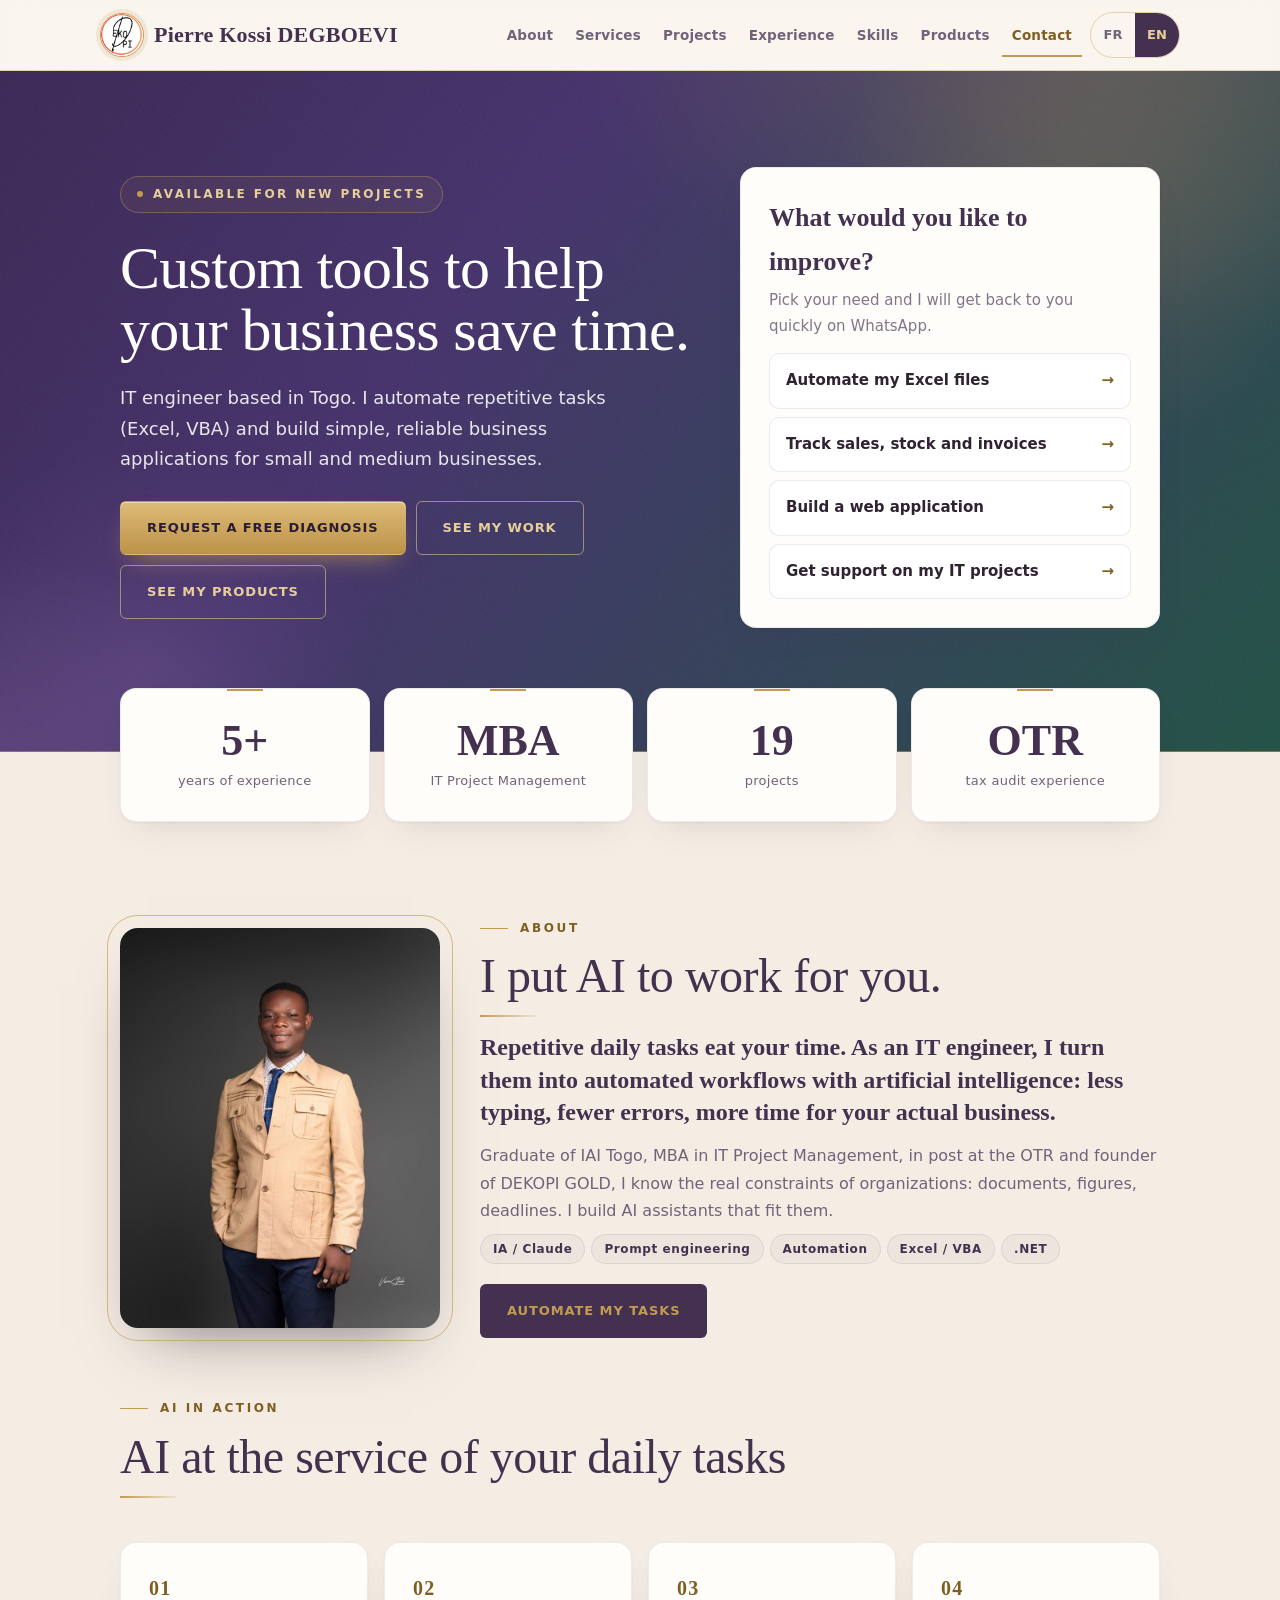
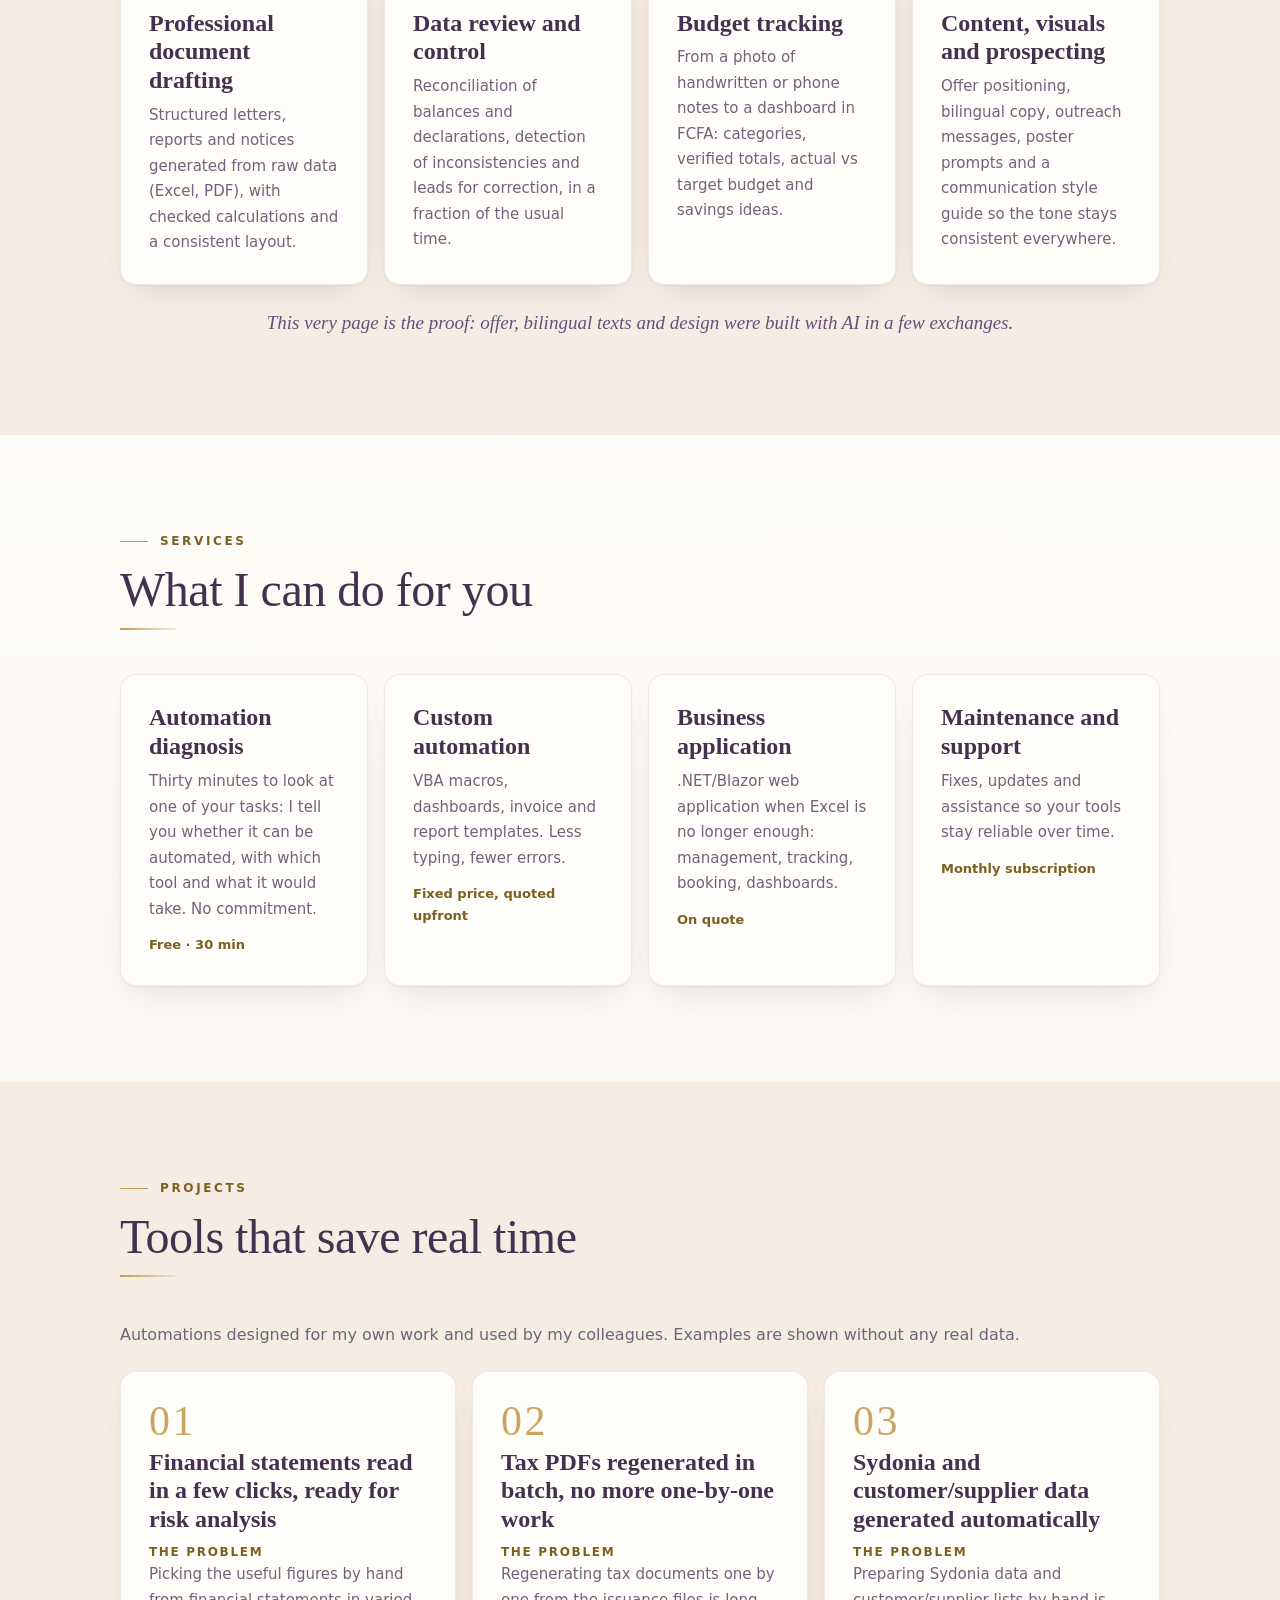
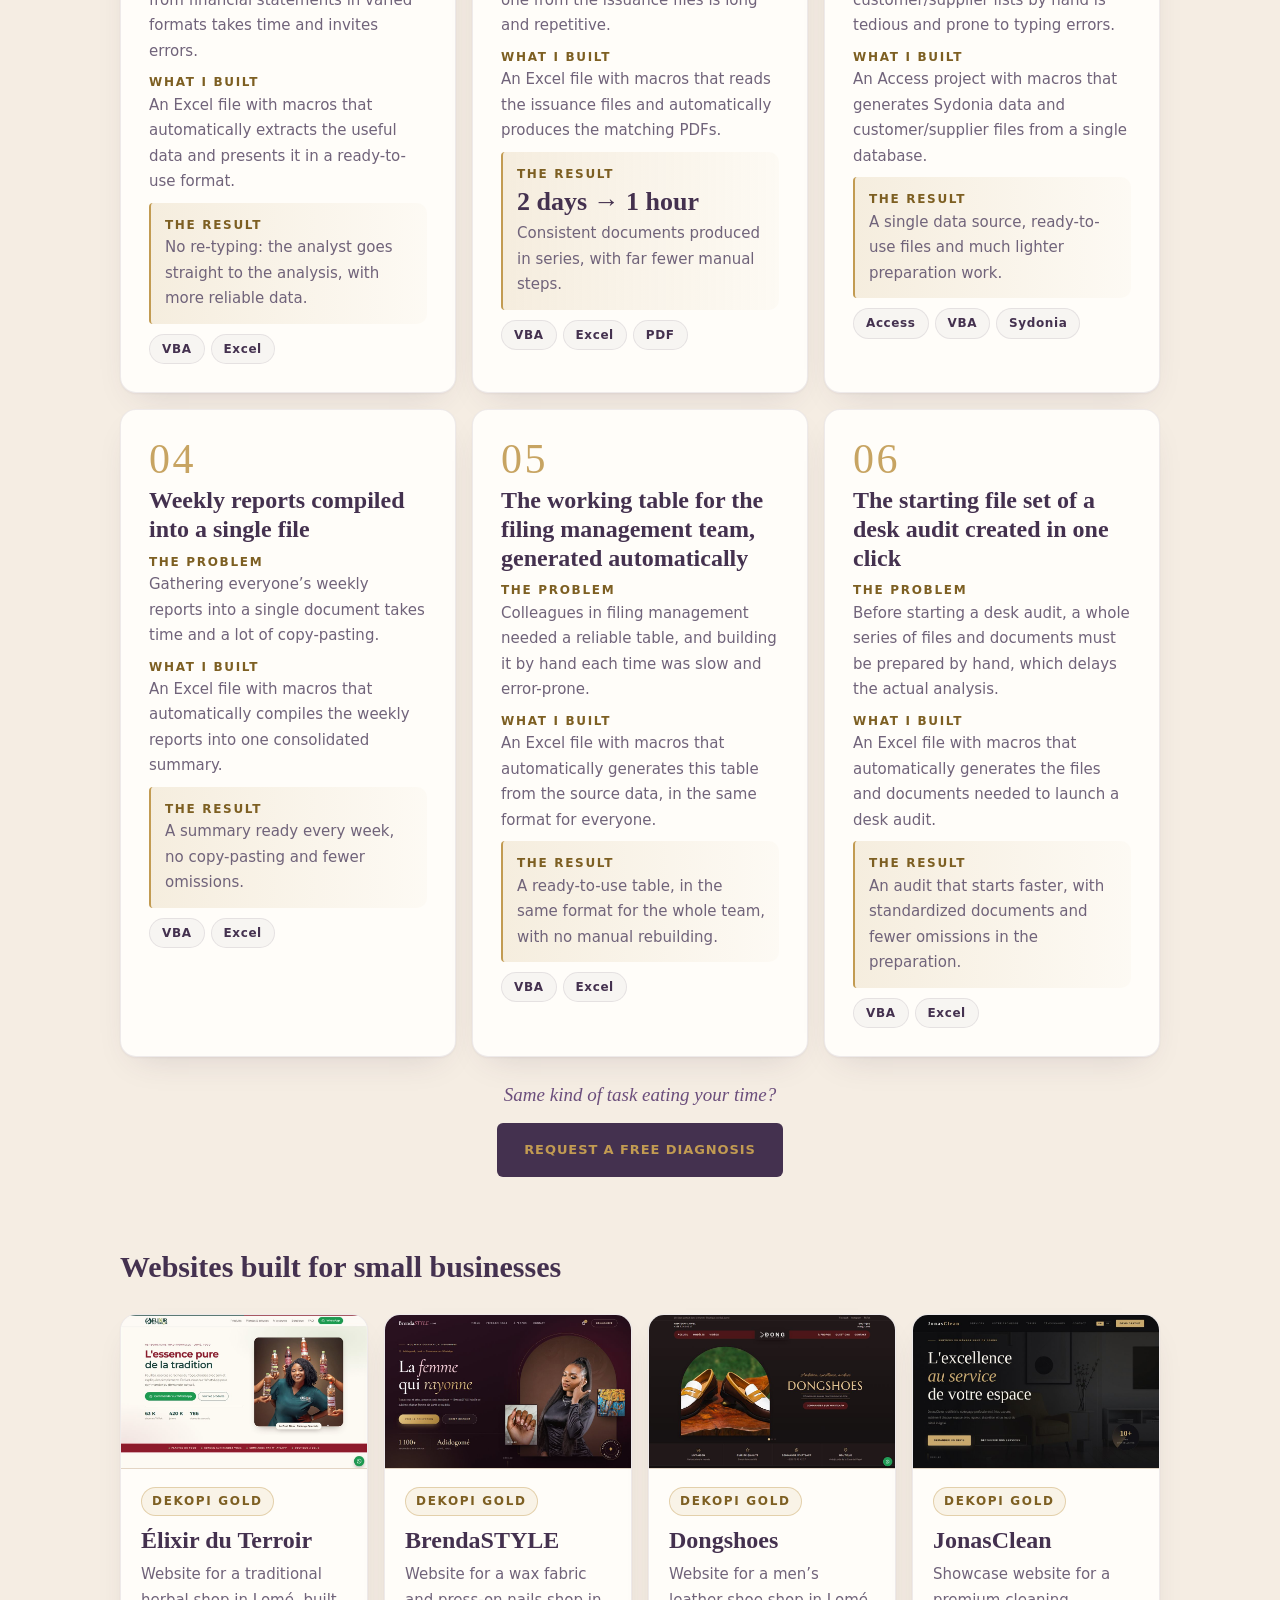
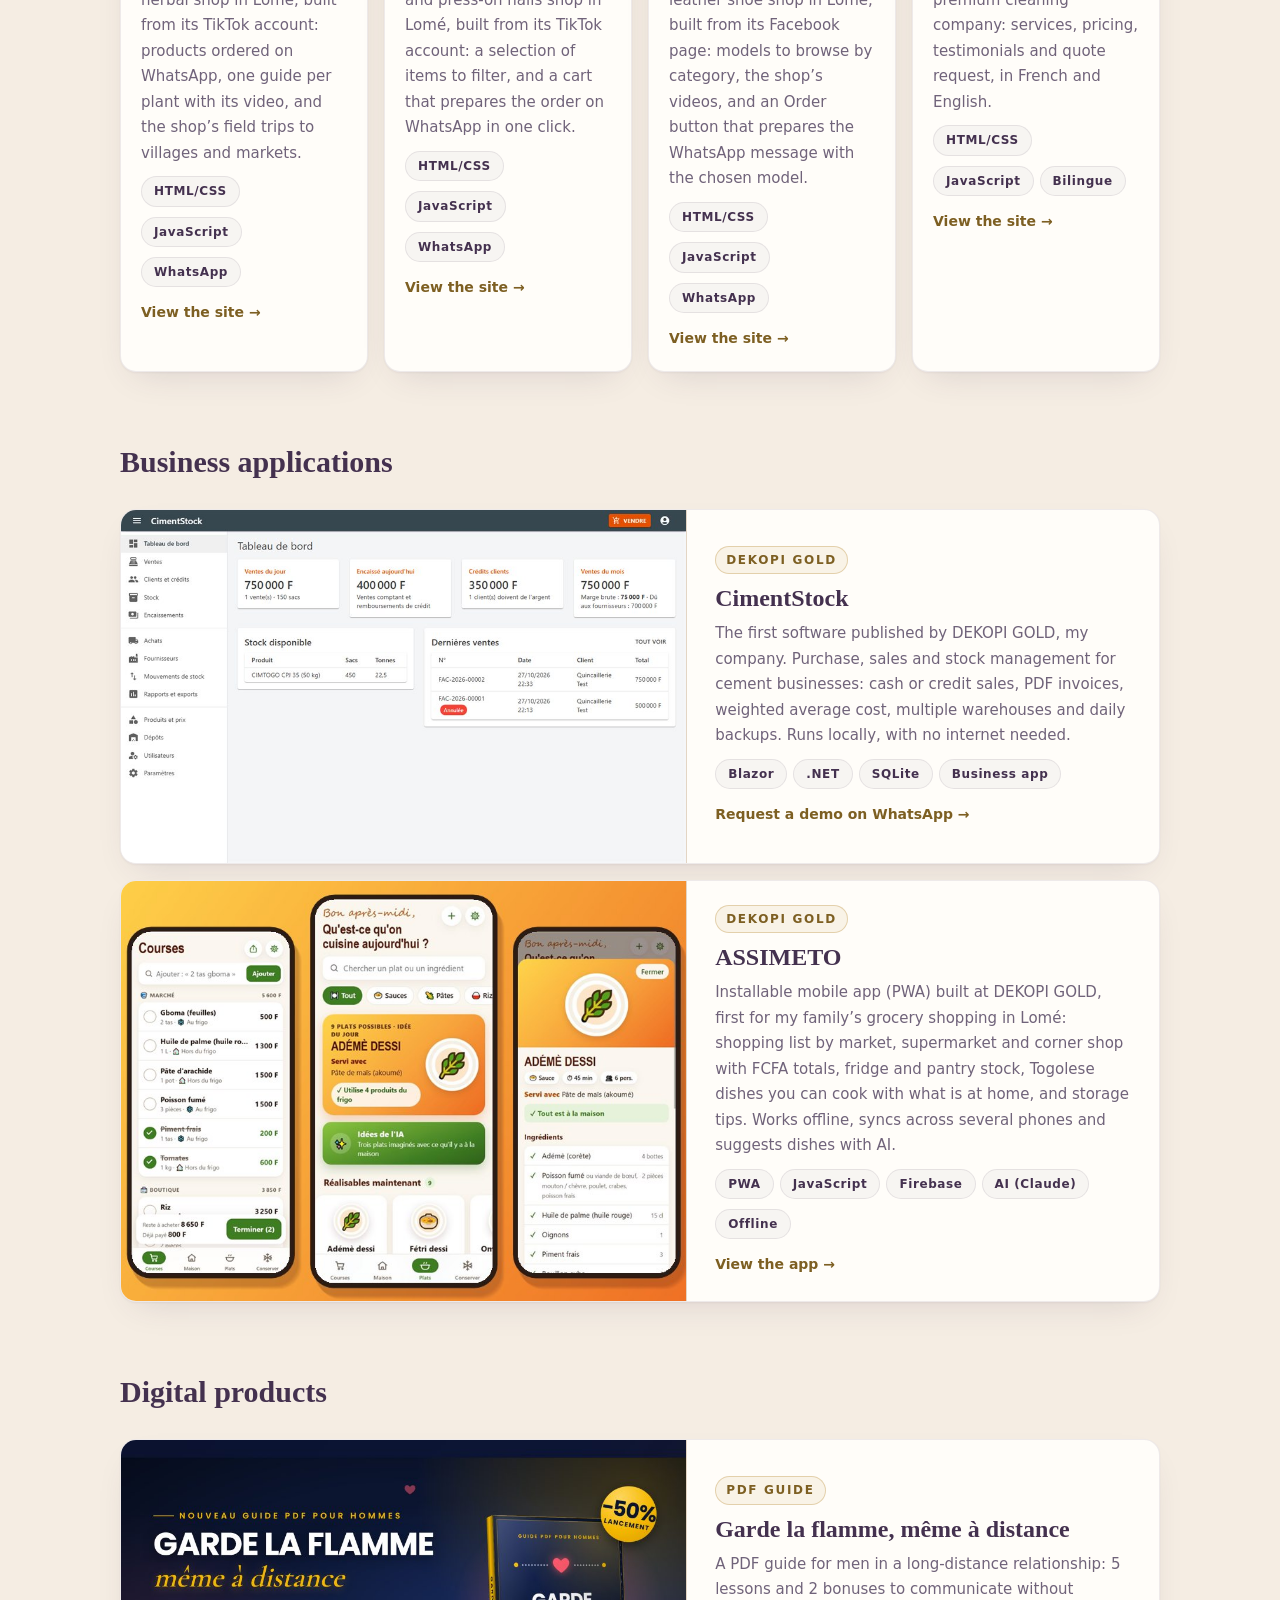
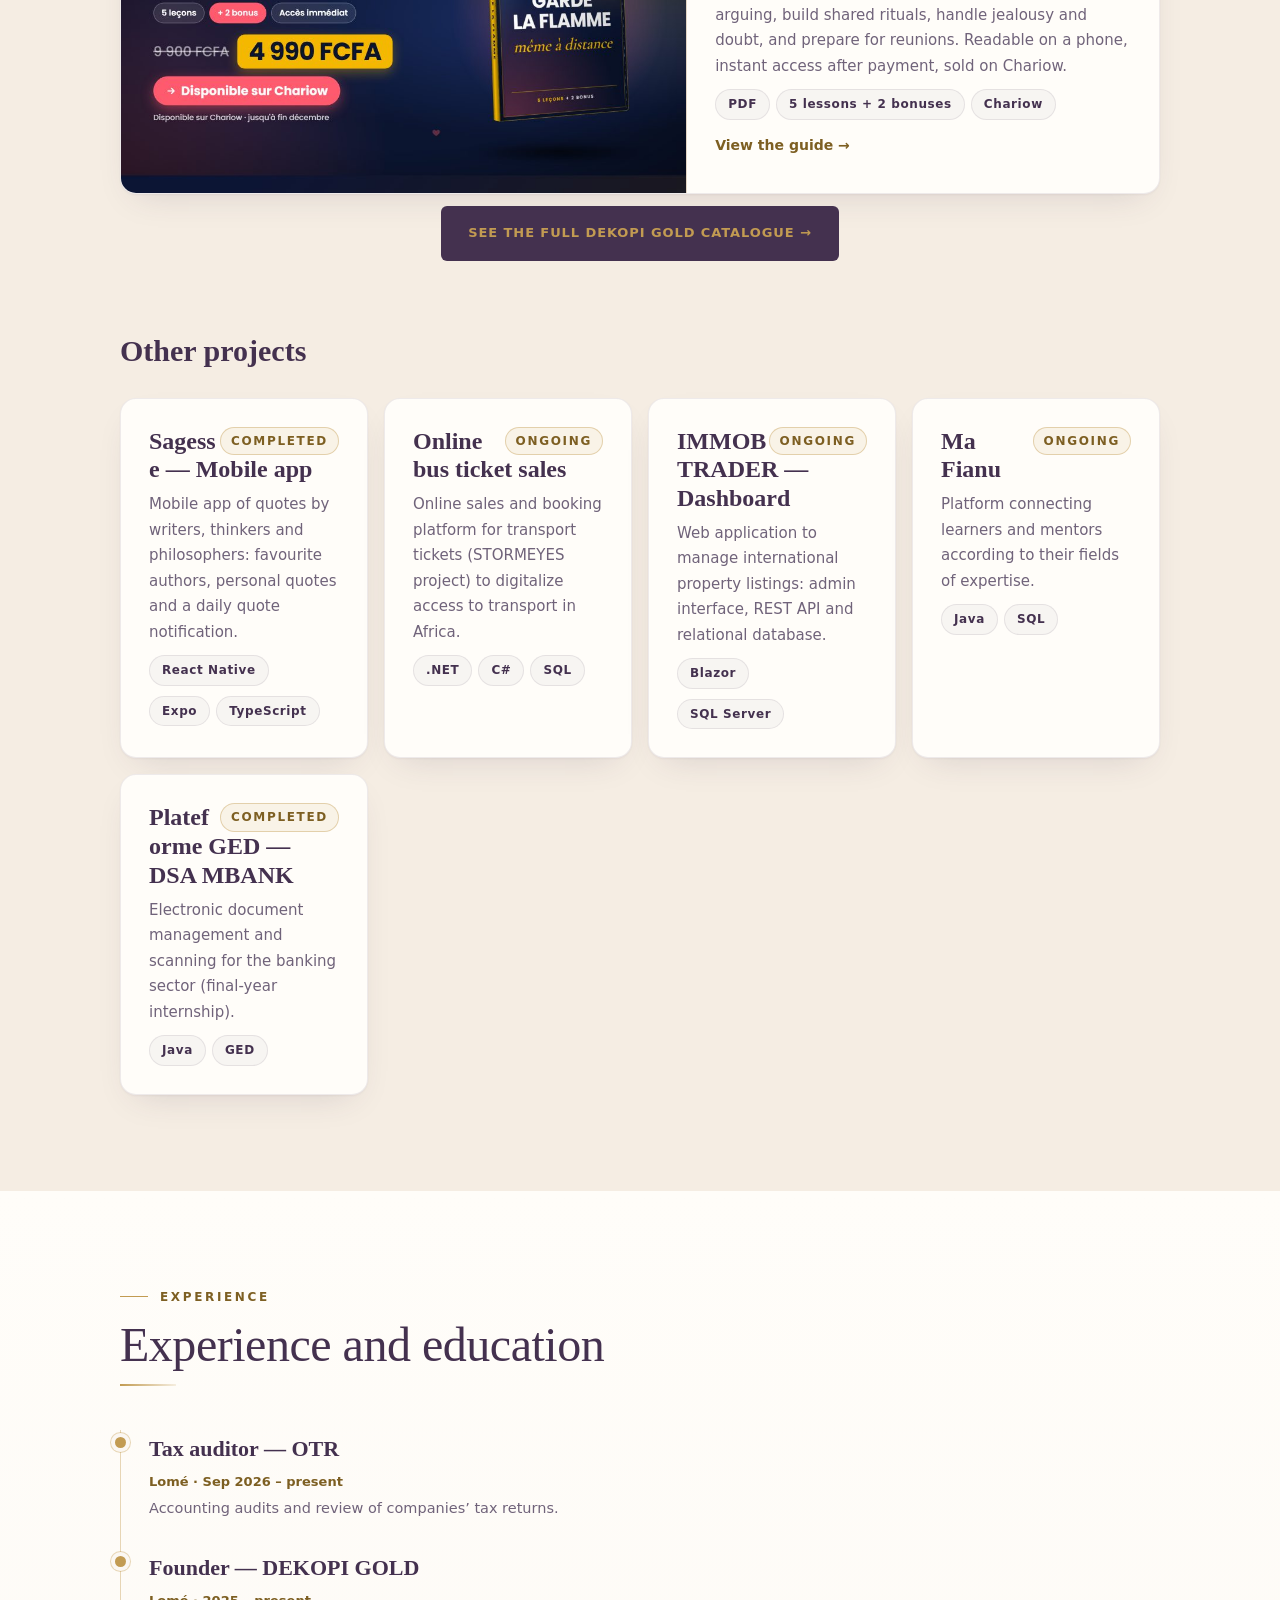
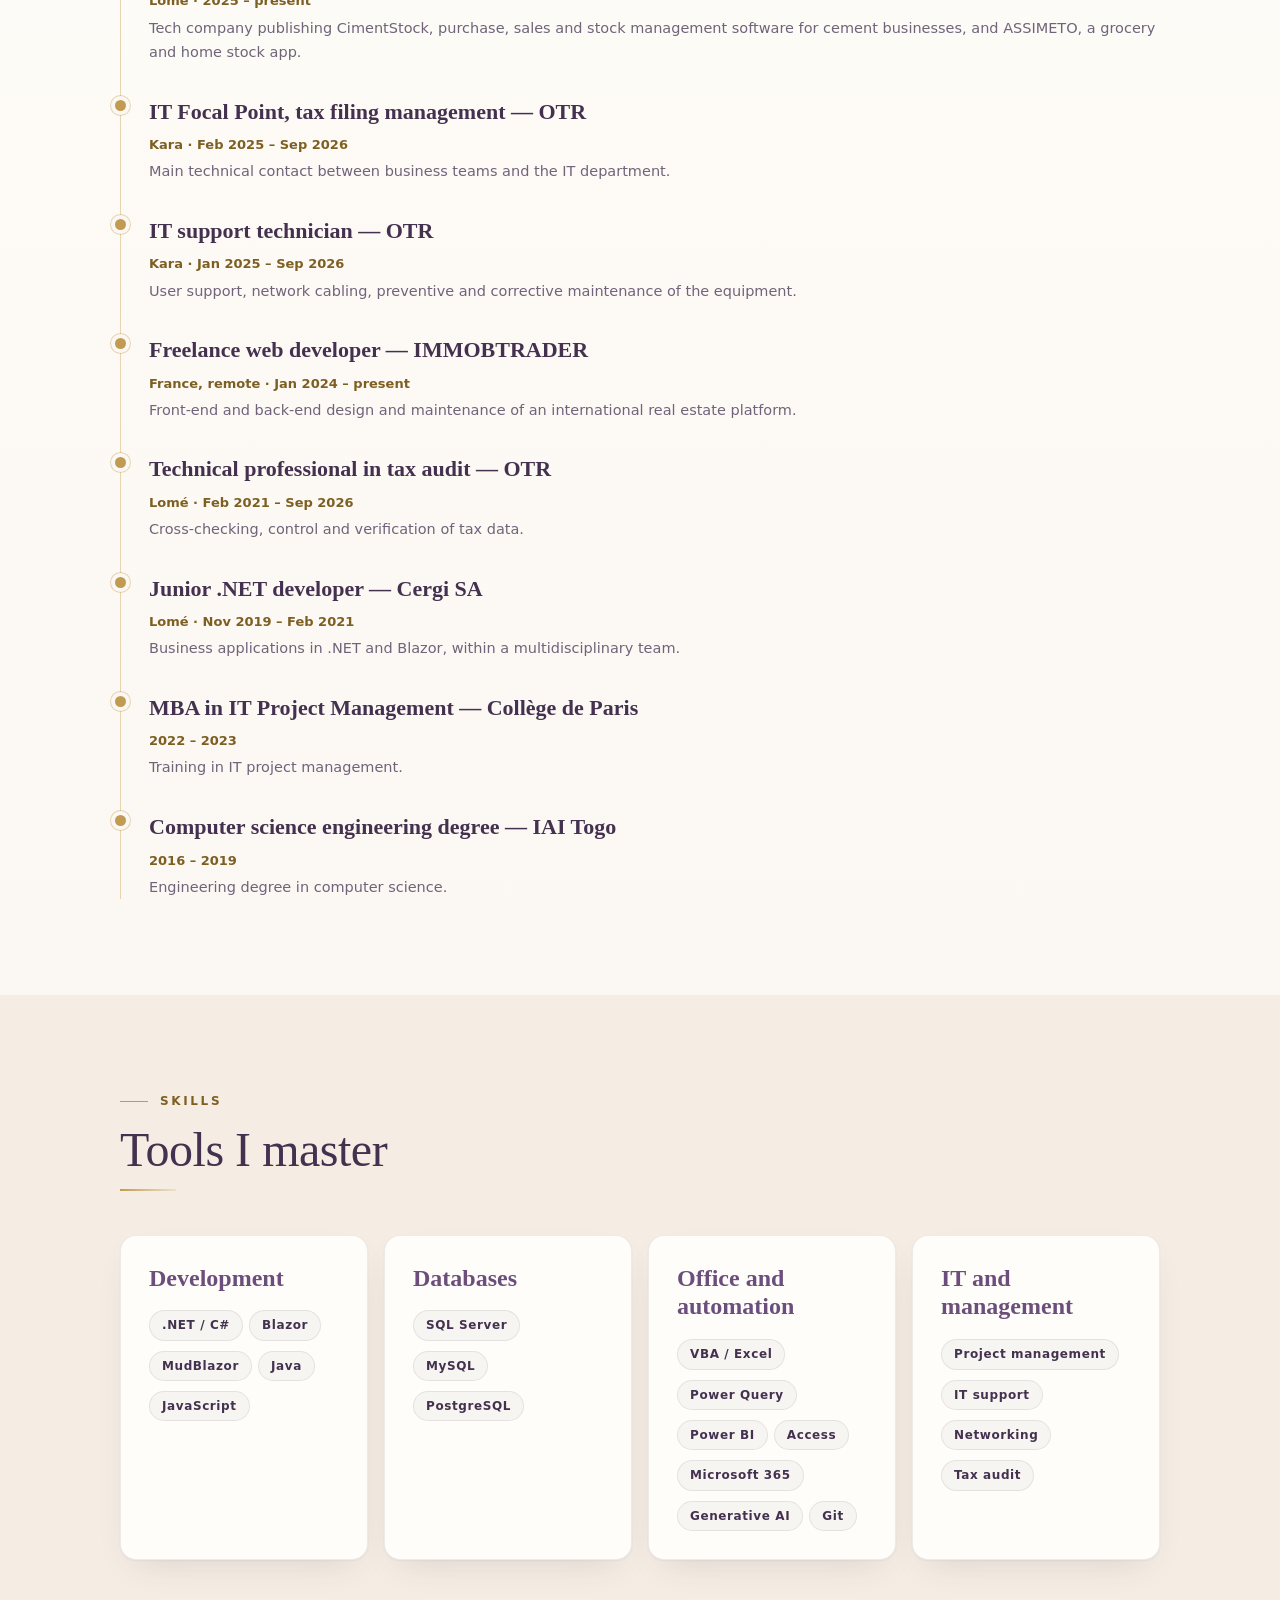
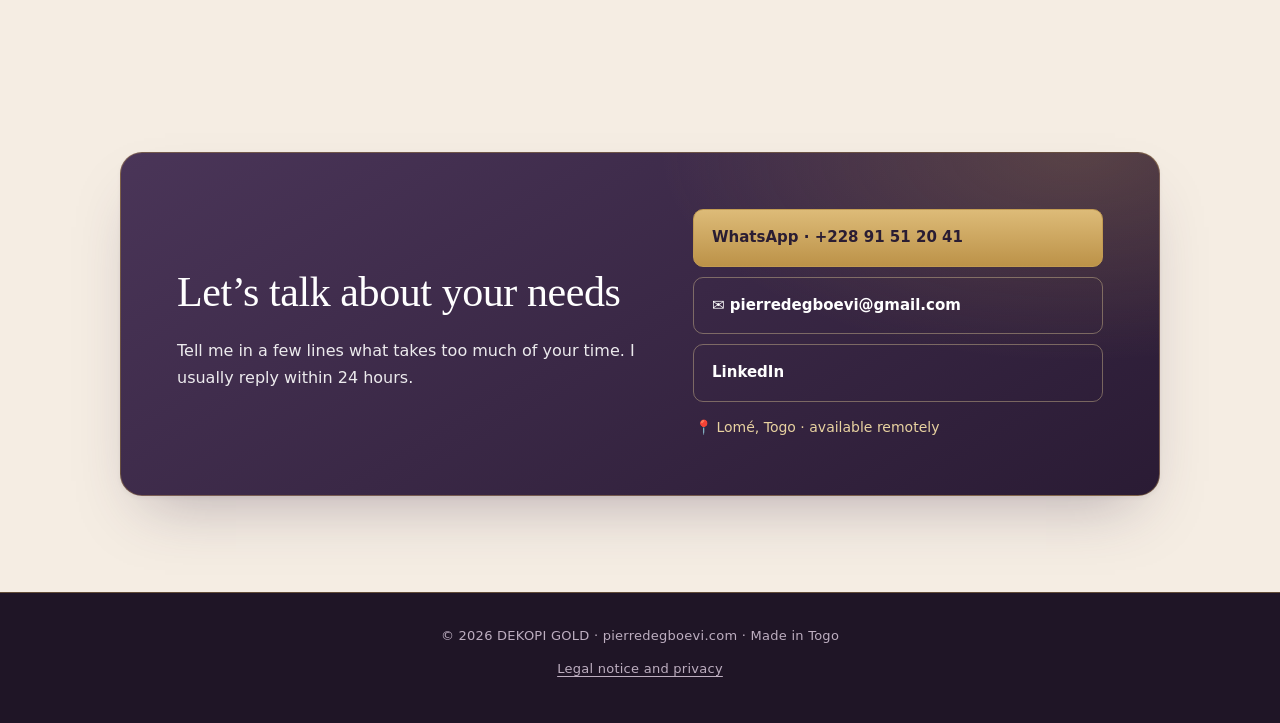
==== commit 995bb32f: "Ajoute le bouton Voir mes produits, Power BI et le compteur à jour sur la page anglaise Co-Authored-" ====
--- a/en/index.html
+++ b/en/index.html
@@ -351,7 +351,7 @@
 <span class="tag">Available for new projects</span>
 <h1>Custom tools to help your business save time.</h1>
 <p>IT engineer based in Togo. I automate repetitive tasks (Excel, VBA) and build simple, reliable business applications for small and medium businesses.</p>
-<div class="acts"><a class="btn b1" href="#contact">Request a free diagnosis</a><a class="btn b2" href="#projets">See my work</a></div>
+<div class="acts"><a class="btn b1" href="#contact">Request a free diagnosis</a><a class="btn b2" href="#projets">See my work</a><a class="btn b2" href="https://produits.pierredegboevi.com" target="_blank" rel="noopener">See my products</a></div>
 </div>
 <div class="card search">
 <h2>What would you like to improve?</h2>
@@ -366,7 +366,7 @@
 <div class="wrap stats">
 <div class="card stat"><b data-count="5" data-suf="+">5+</b><span>years of experience</span></div>
 <div class="card stat"><b>MBA</b><span>IT Project Management</span></div>
-<div class="card stat"><b data-count="18" data-suf="">18</b><span>projects</span></div>
+<div class="card stat"><b data-count="19" data-suf="">19</b><span>projects</span></div>
 <div class="card stat"><b>OTR</b><span>tax audit experience</span></div>
 </div>
 
@@ -486,7 +486,7 @@
 <div class="grid">
 <div class="card sk"><h3>Development</h3><span class="chip">.NET / C#</span><span class="chip">Blazor</span><span class="chip">MudBlazor</span><span class="chip">Java</span><span class="chip">JavaScript</span></div>
 <div class="card sk"><h3>Databases</h3><span class="chip">SQL Server</span><span class="chip">MySQL</span><span class="chip">PostgreSQL</span></div>
-<div class="card sk"><h3>Office and automation</h3><span class="chip">VBA / Excel</span><span class="chip">Power Query</span><span class="chip">Access</span><span class="chip">Microsoft 365</span><span class="chip">Generative AI</span><span class="chip">Git</span></div>
+<div class="card sk"><h3>Office and automation</h3><span class="chip">VBA / Excel</span><span class="chip">Power Query</span><span class="chip">Power BI</span><span class="chip">Access</span><span class="chip">Microsoft 365</span><span class="chip">Generative AI</span><span class="chip">Git</span></div>
 <div class="card sk"><h3>IT and management</h3><span class="chip">Project management</span><span class="chip">IT support</span><span class="chip">Networking</span><span class="chip">Tax audit</span></div>
 </div>
 </div></section>
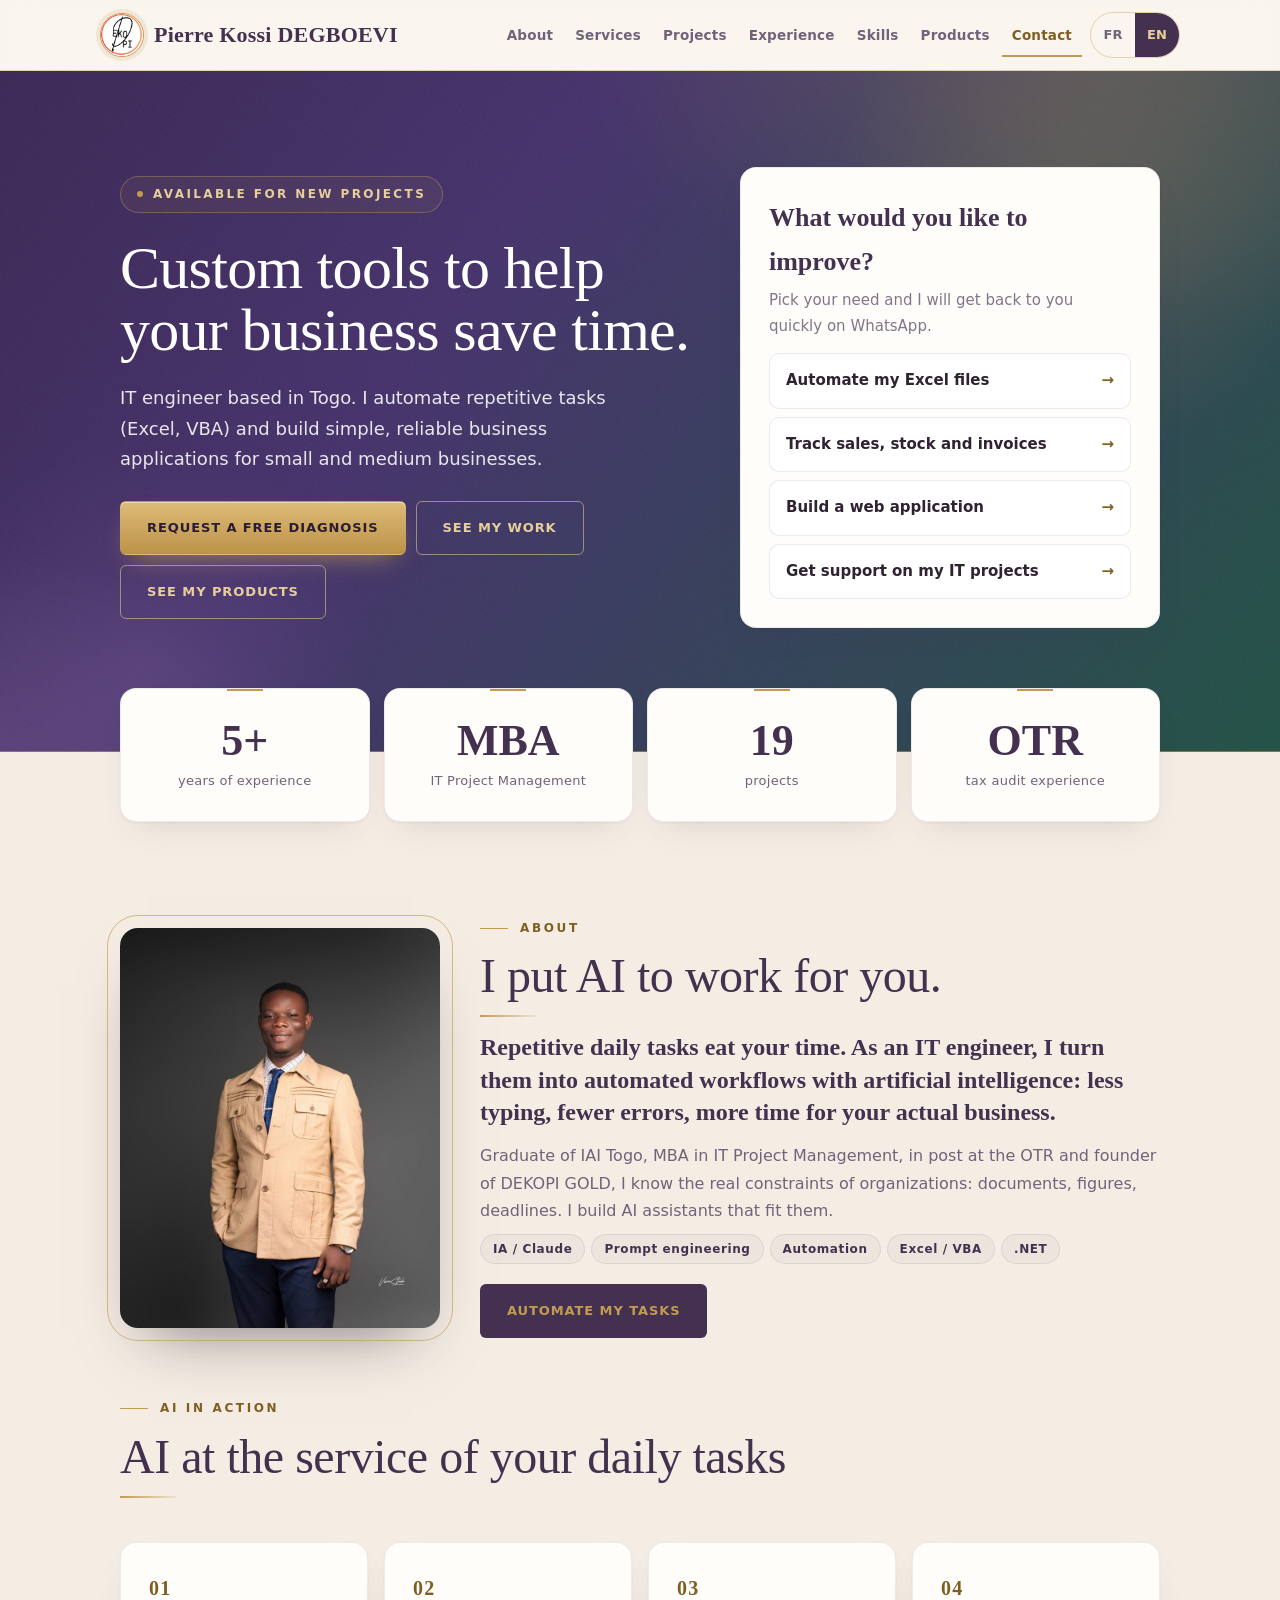
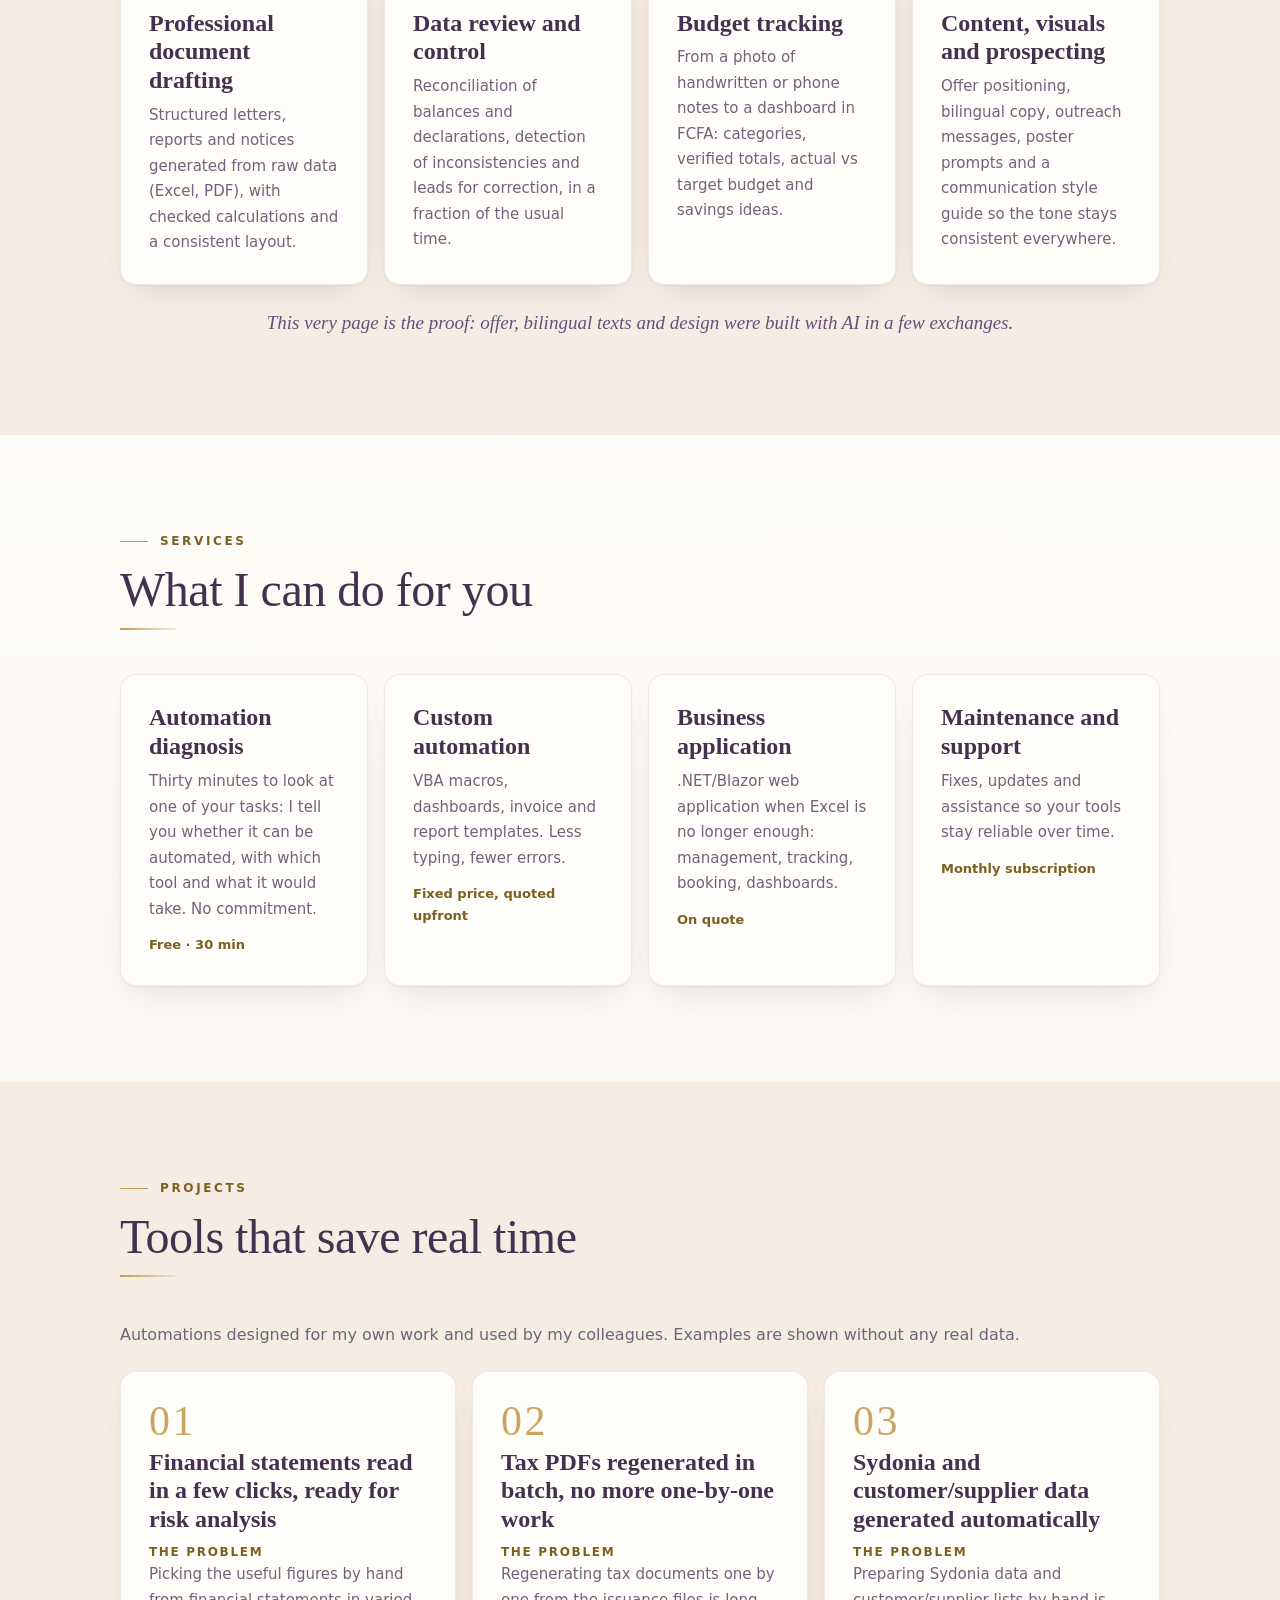
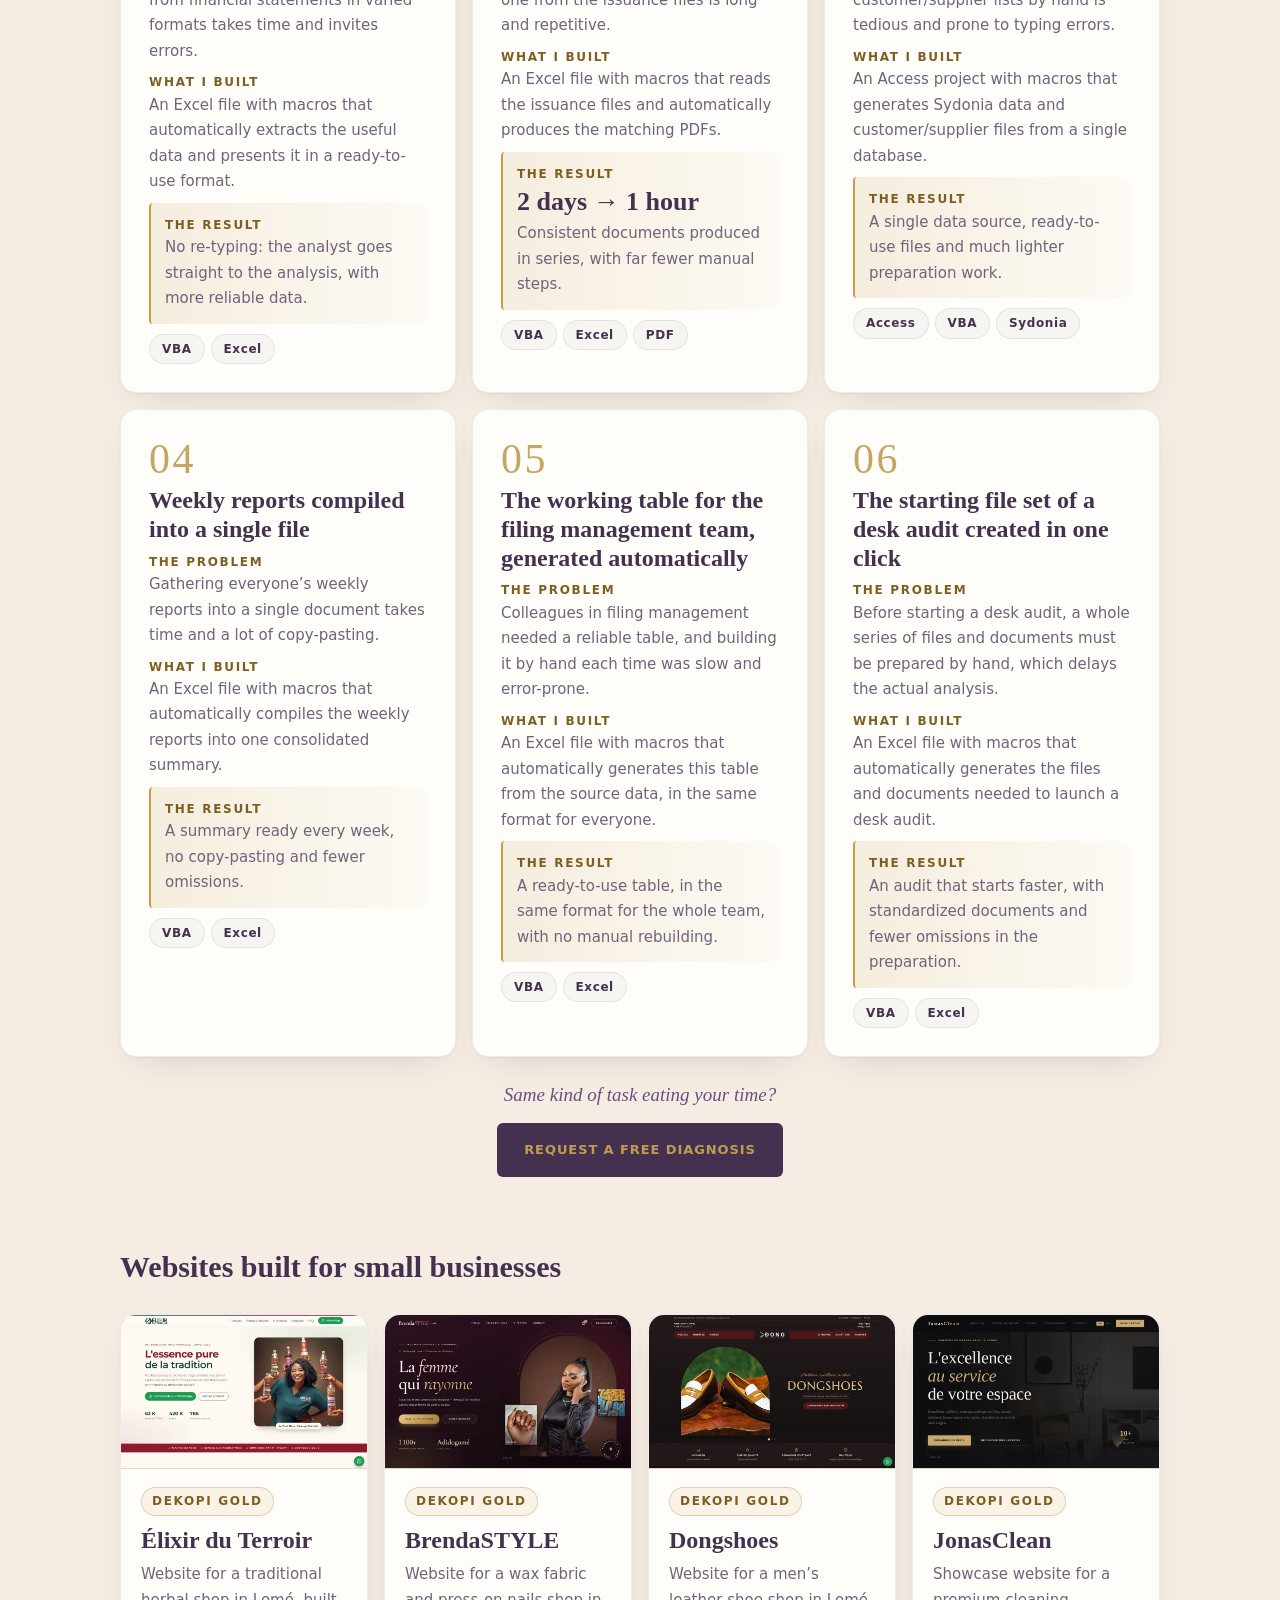
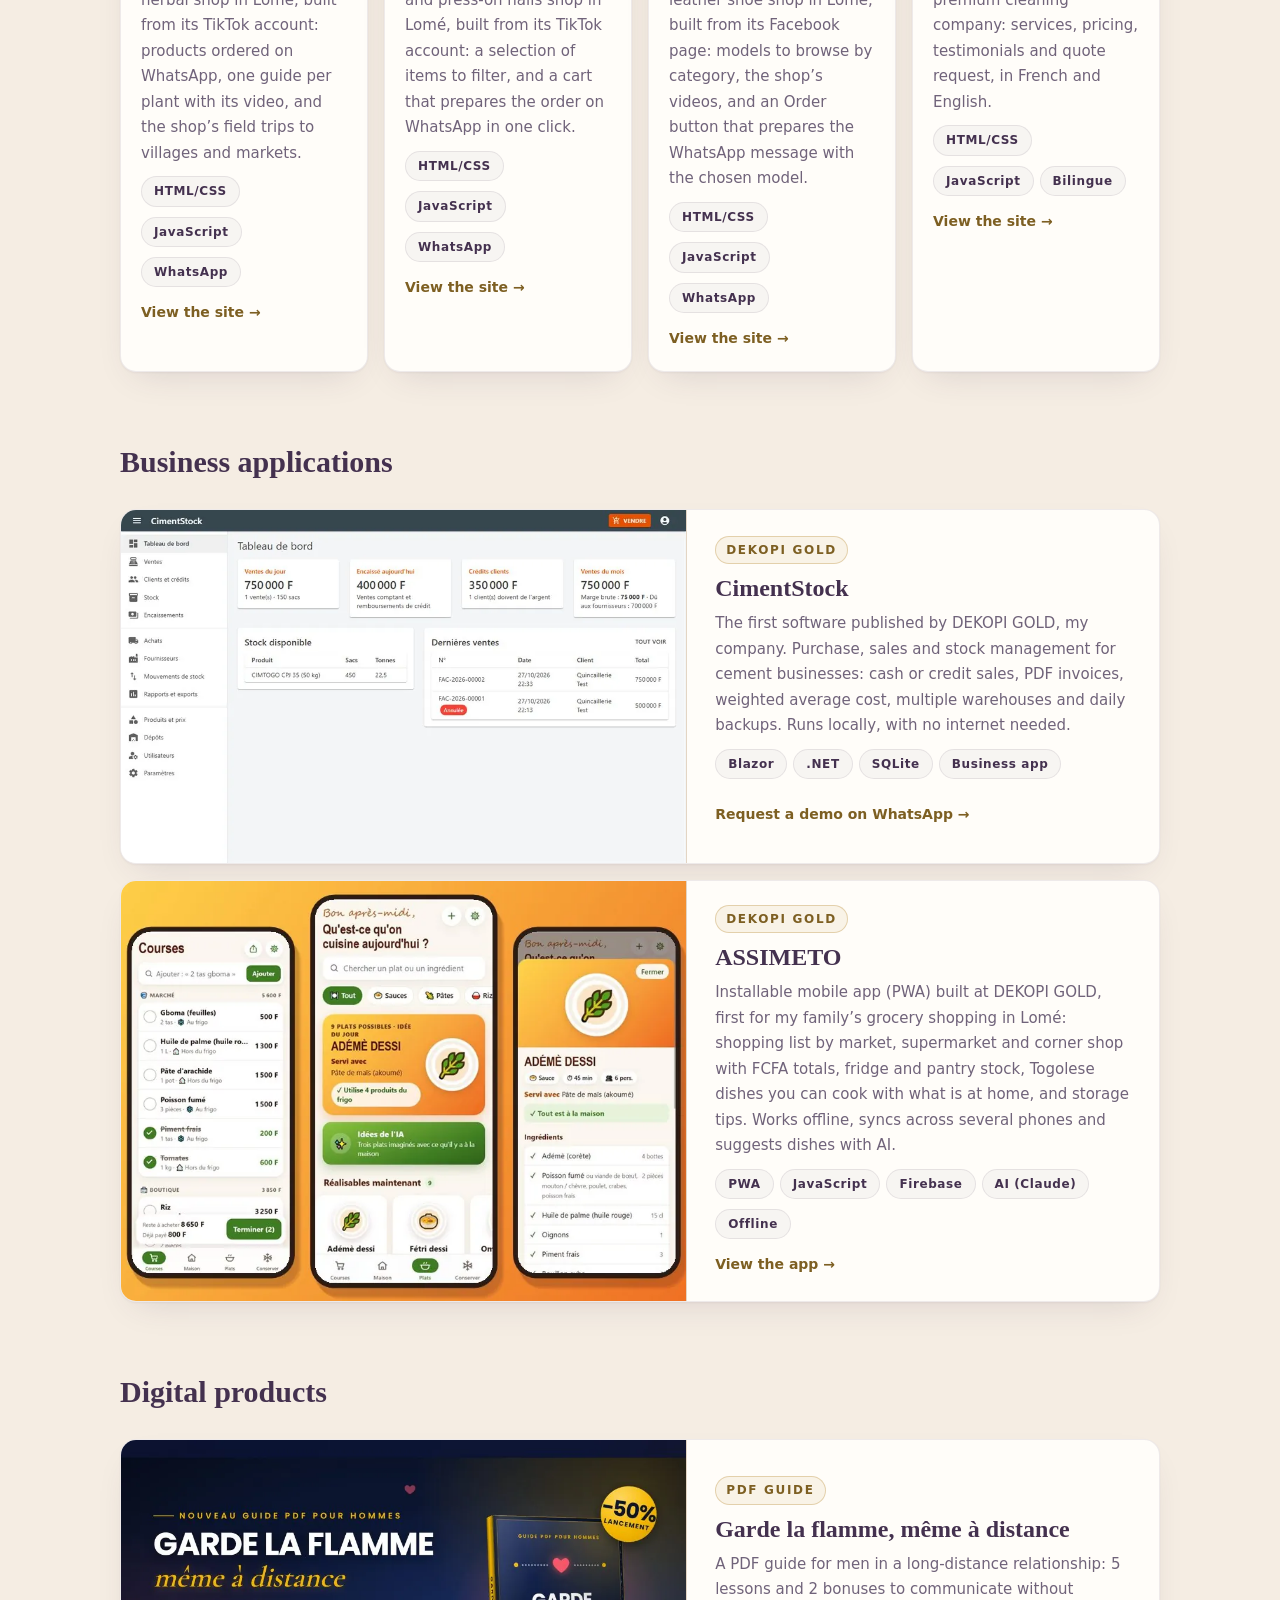
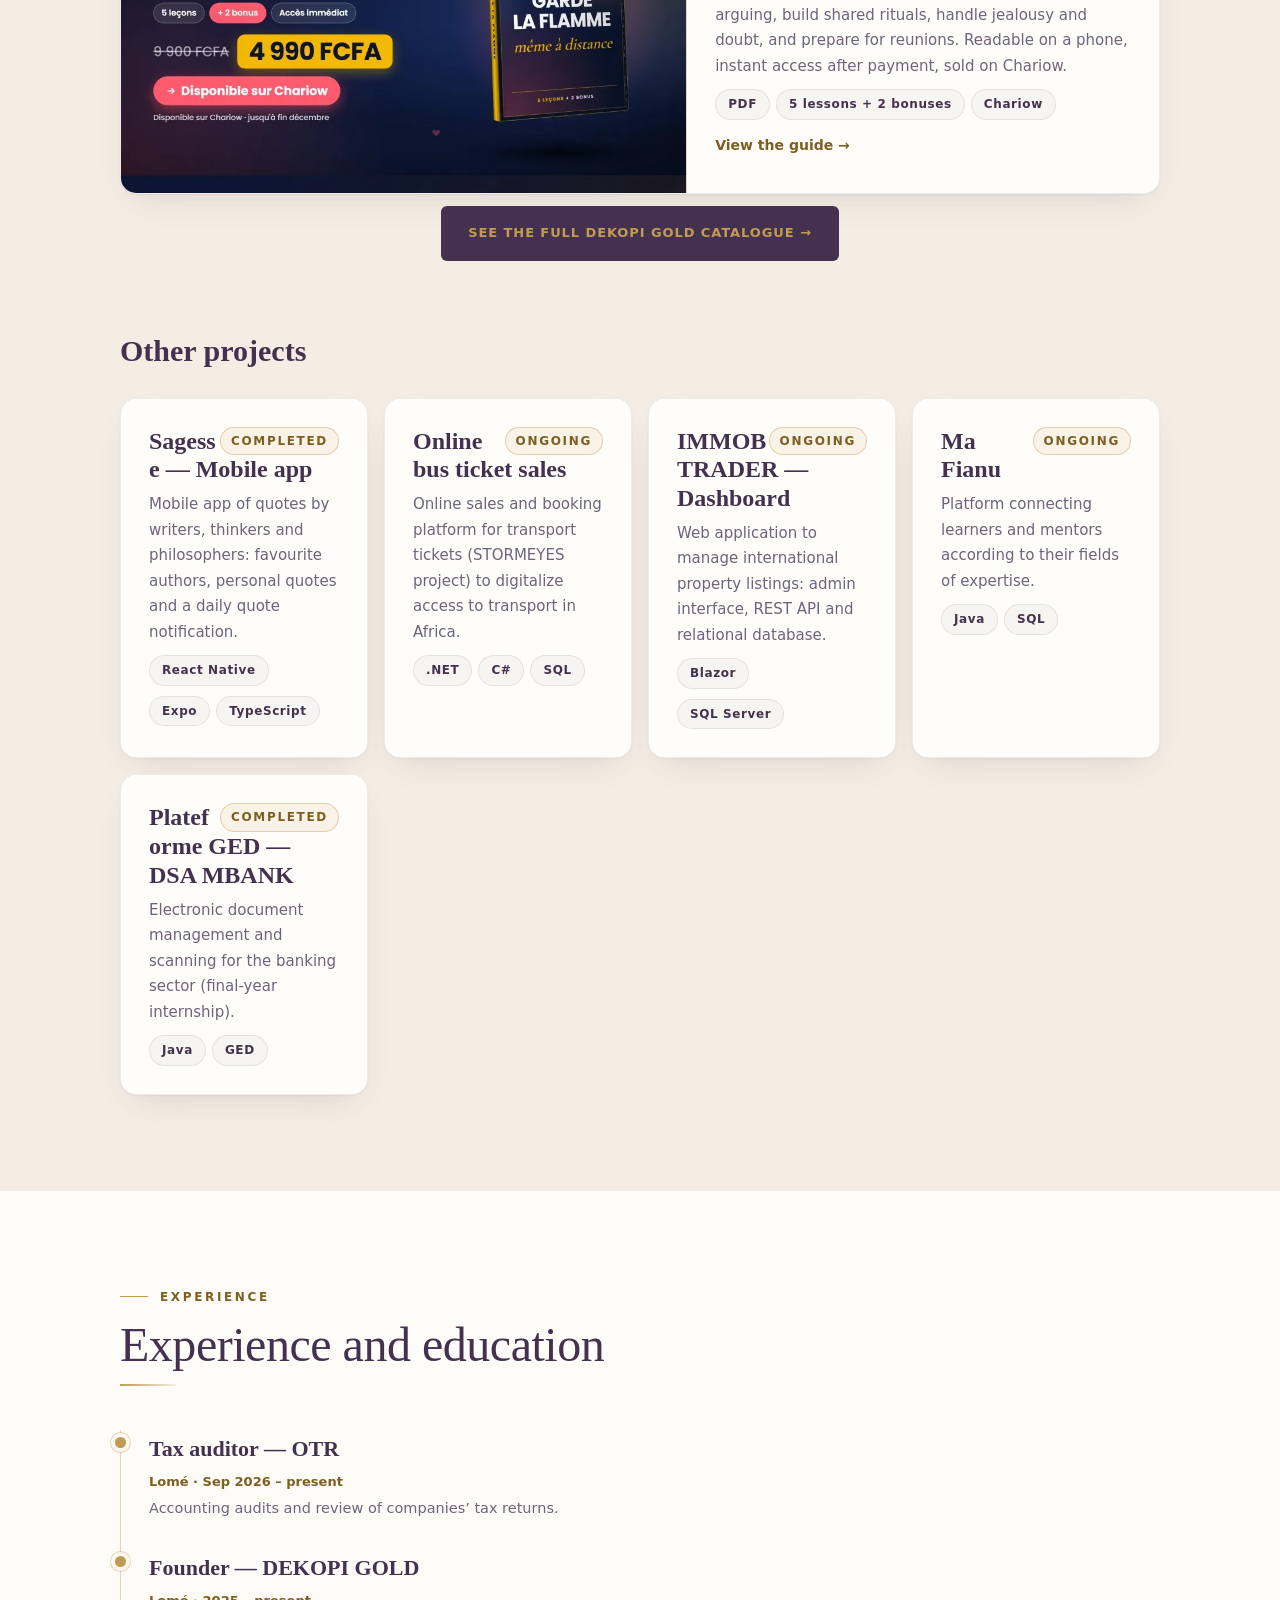
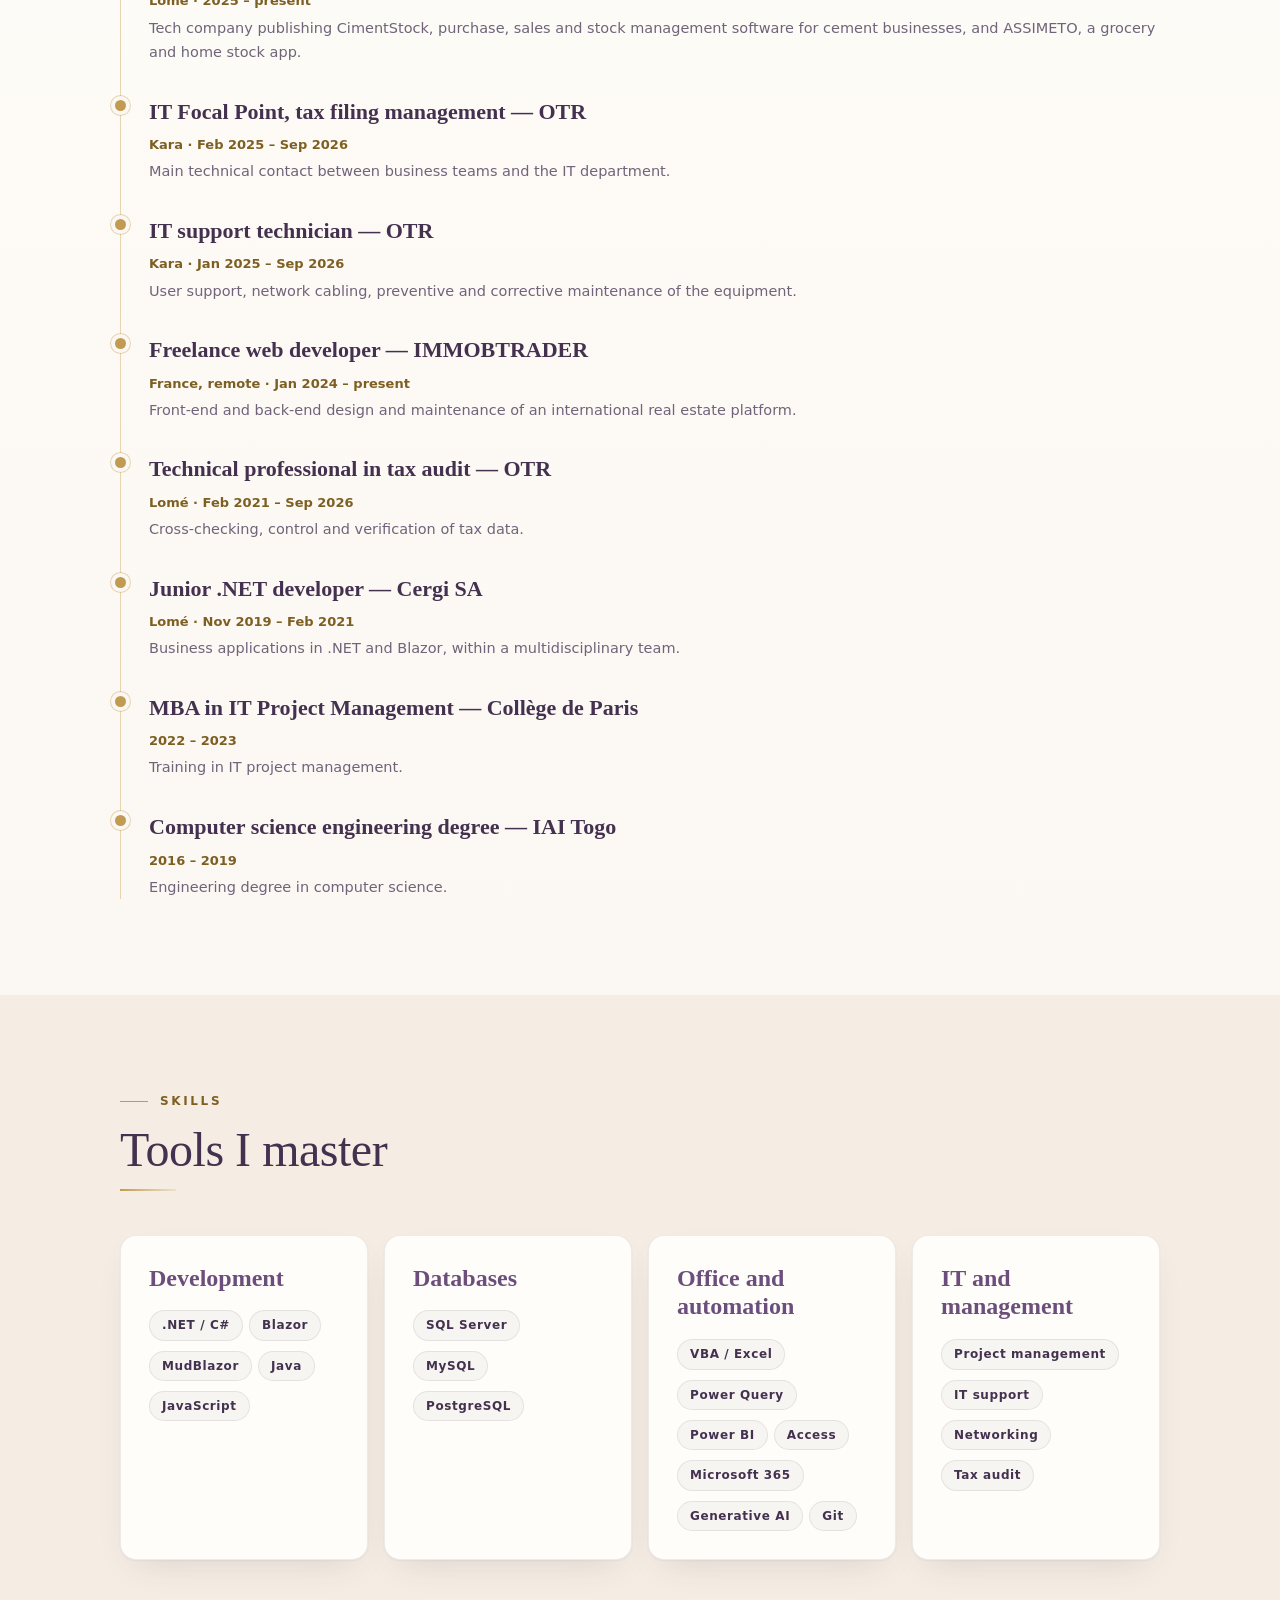
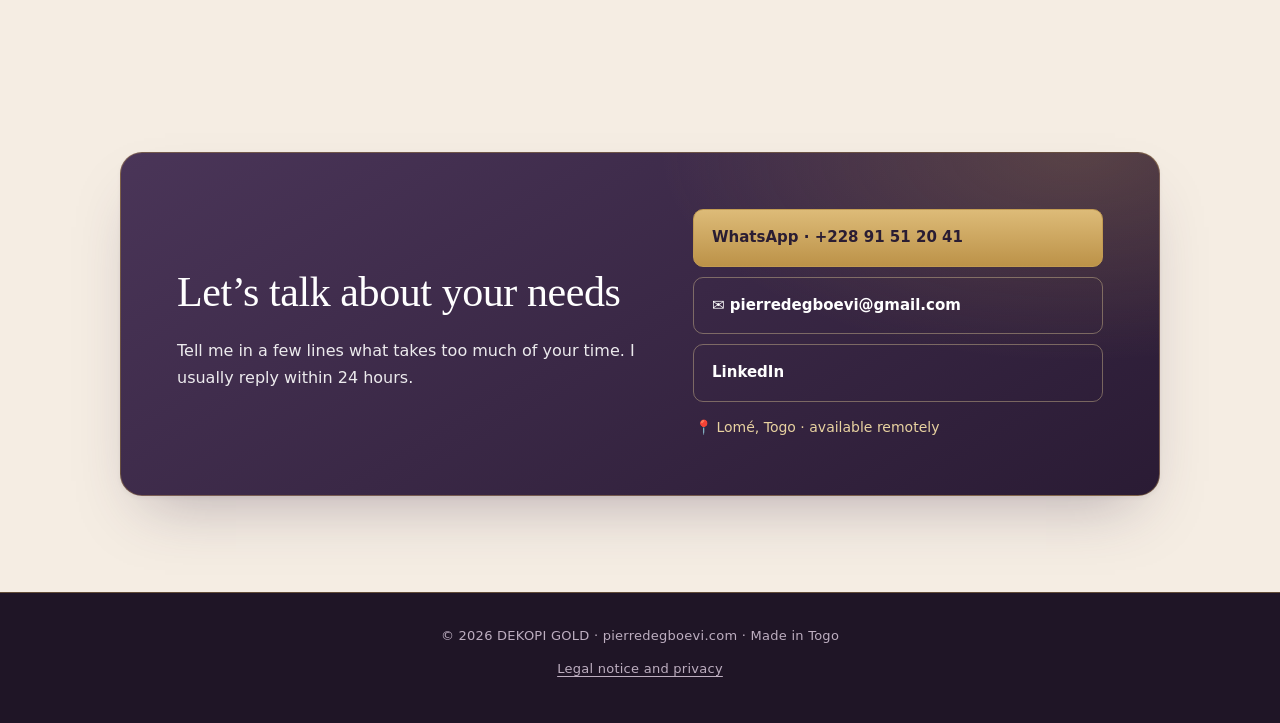
==== commit 4a4ceb1a: "Images des cartes en WebP, zones à toucher de 44 px, entreprise reliée dans les données structurées," ====
--- a/en/index.html
+++ b/en/index.html
@@ -34,7 +34,7 @@
 <meta name="twitter:description" content="Pierre Kossi DEGBOEVI (pierredegboevi.com), IT engineer in Togo: Excel/VBA automation, .NET/Blazor business applications and IT support for small businesses.">
 <meta name="twitter:image" content="https://pierredegboevi.com/og-image.jpg">
 <meta name="twitter:image:alt" content="Pierre Kossi DEGBOEVI, IT engineer in Lomé: automation and business applications">
-<script type="application/ld+json">{"@context":"https://schema.org","@type":"Person","name":"Pierre Kossi DEGBOEVI","url":"https://pierredegboevi.com/en/","image":"https://pierredegboevi.com/photo.jpg","jobTitle":"IT engineer","description":"IT engineer in Togo: Excel/VBA automation, .NET/Blazor business applications and IT support for small businesses.","address":{"@type":"PostalAddress","addressLocality":"Lomé","addressCountry":"TG"},"worksFor":{"@type":"Organization","name":"DEKOPI GOLD"},"knowsAbout":["Excel","VBA","Automatisation","Applications métier",".NET","Blazor"],"sameAs":["https://www.linkedin.com/in/pierre-kossi-degboevi"]}</script>
+<script type="application/ld+json">{"@context":"https://schema.org","@type":"Person","@id":"https://pierredegboevi.com/#pierre","name":"Pierre Kossi DEGBOEVI","url":"https://pierredegboevi.com/en/","image":"https://pierredegboevi.com/photo.jpg","jobTitle":"IT engineer","description":"IT engineer in Togo: Excel/VBA automation, .NET/Blazor business applications and IT support for small businesses.","address":{"@type":"PostalAddress","addressLocality":"Lomé","addressCountry":"TG"},"worksFor":{"@type":"Organization","name":"DEKOPI GOLD","url":"https://produits.pierredegboevi.com/"},"knowsAbout":["Excel","VBA","Automatisation","Applications métier",".NET","Blazor"],"sameAs":["https://www.linkedin.com/in/pierre-kossi-degboevi"]}</script>
 <script type="application/ld+json">{"@context":"https://schema.org","@type":"WebSite","name":"Pierre Kossi DEGBOEVI","alternateName":["pierredegboevi","Pierre Degboevi","pierredegboevi.com"],"url":"https://pierredegboevi.com/en/","inLanguage":["fr","en"]}</script>
 <style>
 :root{--bg:#F5EDE3;--w:#FBF7F2;--bd:#E3D5C4;--tx:#2E2430;--mu:#70637A;--p:#6B4E7C;--pd:#44314F;--gold:#C29B52;--gt:#7D5F22;--ser:"Cormorant Garamond",Georgia,"Times New Roman",serif}
@@ -241,6 +241,8 @@
 .site .sb{padding:18px 20px 20px}
 .site .vis{display:block;margin-top:14px;font-size:0.875rem;font-weight:700;color:var(--gt)}
 .site:hover .vis{text-decoration:underline}
+a.vis{padding:10px 0;margin-top:4px}
+.brand{min-height:44px}
 /* ===== Responsive ===== */
 html{-webkit-text-size-adjust:100%;text-size-adjust:100%}
 img{max-width:100%;height:auto}
@@ -442,19 +444,19 @@
 <div class="cta"><a class="btn" href="#contact">Request a free diagnosis</a></div>
 <h3 class="sub">Websites built for small businesses</h3>
 <div class="grid sites">
-<a class="card site" href="https://alexcruss.github.io/ELIXIRDUTERROIR/" target="_blank" rel="noopener"><img src="../elixirduterroir.jpg" alt="Screenshot of the Élixir du Terroir website: logo, tagline “L’essence pure de la tradition” and a photo of the brand’s preparations" loading="lazy" width="960" height="600"><div class="sb"><span class="st">DEKOPI GOLD</span><h3>Élixir du Terroir</h3><p>Website for a traditional herbal shop in Lomé, built from its TikTok account: products ordered on WhatsApp, one guide per plant with its video, and the shop’s field trips to villages and markets.</p><span class="chip">HTML/CSS</span><span class="chip">JavaScript</span><span class="chip">WhatsApp</span><span class="vis">View the site →</span></div></a>
-<a class="card site" href="https://alexcruss.github.io/BRENDASHOP/" target="_blank" rel="noopener"><img src="../brendastyle.jpg" alt="Screenshot of the BrendaSTYLE website: portrait of Brenda in a black dress under an arch, headline “La femme qui rayonne” and buttons View the collection and Our story" loading="lazy" width="960" height="600"><div class="sb"><span class="st">DEKOPI GOLD</span><h3>BrendaSTYLE</h3><p>Website for a wax fabric and press-on nails shop in Lomé, built from its TikTok account: a selection of items to filter, and a cart that prepares the order on WhatsApp in one click.</p><span class="chip">HTML/CSS</span><span class="chip">JavaScript</span><span class="chip">WhatsApp</span><span class="vis">View the site →</span></div></a>
-<a class="card site" href="https://alexcruss.github.io/dongshoes/" target="_blank" rel="noopener"><img src="../dongshoes.jpg" alt="Screenshot of the Dongshoes website: Dong logo, two-tone leather loafers on wood, motto “Ambition, excellence, audace” and an Order on WhatsApp button" loading="lazy" width="960" height="600"><div class="sb"><span class="st">DEKOPI GOLD</span><h3>Dongshoes</h3><p>Website for a men’s leather shoe shop in Lomé, built from its Facebook page: models to browse by category, the shop’s videos, and an Order button that prepares the WhatsApp message with the chosen model.</p><span class="chip">HTML/CSS</span><span class="chip">JavaScript</span><span class="chip">WhatsApp</span><span class="vis">View the site →</span></div></a>
-<a class="card site" href="https://alexcruss.github.io/JONASCLEAN/" target="_blank" rel="noopener"><img src="../jonasclean.jpg" alt="Screenshot of the JonasClean website" loading="lazy" width="960" height="600"><div class="sb"><span class="st">DEKOPI GOLD</span><h3>JonasClean</h3><p>Showcase website for a premium cleaning company: services, pricing, testimonials and quote request, in French and English.</p><span class="chip">HTML/CSS</span><span class="chip">JavaScript</span><span class="chip">Bilingue</span><span class="vis">View the site →</span></div></a>
+<a class="card site" href="https://alexcruss.github.io/ELIXIRDUTERROIR/" target="_blank" rel="noopener"><img src="../elixirduterroir.webp" alt="Screenshot of the Élixir du Terroir website: logo, tagline “L’essence pure de la tradition” and a photo of the brand’s preparations" loading="lazy" width="960" height="600"><div class="sb"><span class="st">DEKOPI GOLD</span><h3>Élixir du Terroir</h3><p>Website for a traditional herbal shop in Lomé, built from its TikTok account: products ordered on WhatsApp, one guide per plant with its video, and the shop’s field trips to villages and markets.</p><span class="chip">HTML/CSS</span><span class="chip">JavaScript</span><span class="chip">WhatsApp</span><span class="vis">View the site →</span></div></a>
+<a class="card site" href="https://alexcruss.github.io/BRENDASHOP/" target="_blank" rel="noopener"><img src="../brendastyle.webp" alt="Screenshot of the BrendaSTYLE website: portrait of Brenda in a black dress under an arch, headline “La femme qui rayonne” and buttons View the collection and Our story" loading="lazy" width="960" height="600"><div class="sb"><span class="st">DEKOPI GOLD</span><h3>BrendaSTYLE</h3><p>Website for a wax fabric and press-on nails shop in Lomé, built from its TikTok account: a selection of items to filter, and a cart that prepares the order on WhatsApp in one click.</p><span class="chip">HTML/CSS</span><span class="chip">JavaScript</span><span class="chip">WhatsApp</span><span class="vis">View the site →</span></div></a>
+<a class="card site" href="https://alexcruss.github.io/dongshoes/" target="_blank" rel="noopener"><img src="../dongshoes.webp" alt="Screenshot of the Dongshoes website: Dong logo, two-tone leather loafers on wood, motto “Ambition, excellence, audace” and an Order on WhatsApp button" loading="lazy" width="960" height="600"><div class="sb"><span class="st">DEKOPI GOLD</span><h3>Dongshoes</h3><p>Website for a men’s leather shoe shop in Lomé, built from its Facebook page: models to browse by category, the shop’s videos, and an Order button that prepares the WhatsApp message with the chosen model.</p><span class="chip">HTML/CSS</span><span class="chip">JavaScript</span><span class="chip">WhatsApp</span><span class="vis">View the site →</span></div></a>
+<a class="card site" href="https://alexcruss.github.io/JONASCLEAN/" target="_blank" rel="noopener"><img src="../jonasclean.webp" alt="Screenshot of the JonasClean website" loading="lazy" width="960" height="600"><div class="sb"><span class="st">DEKOPI GOLD</span><h3>JonasClean</h3><p>Showcase website for a premium cleaning company: services, pricing, testimonials and quote request, in French and English.</p><span class="chip">HTML/CSS</span><span class="chip">JavaScript</span><span class="chip">Bilingue</span><span class="vis">View the site →</span></div></a>
 </div>
 <h3 class="sub">Business applications</h3>
 <div class="grid sites apps">
-<div class="card site"><img src="../cimentstock.jpg" alt="CimentStock dashboard: daily sales, customer credit, stock and latest sales" loading="lazy" width="960" height="600"><div class="sb"><span class="st">DEKOPI GOLD</span><h3>CimentStock</h3><p>The first software published by DEKOPI GOLD, my company. Purchase, sales and stock management for cement businesses: cash or credit sales, PDF invoices, weighted average cost, multiple warehouses and daily backups. Runs locally, with no internet needed.</p><span class="chip">Blazor</span><span class="chip">.NET</span><span class="chip">SQLite</span><span class="chip">Business app</span><a class="vis" href="https://wa.me/22891512041?text=Hello%20Pierre%2C%20I%20would%20like%20a%20demo%20of%20CimentStock." target="_blank" rel="noopener">Request a demo on WhatsApp →</a></div></div>
-<a class="card site" href="https://assimeto.pages.dev/" target="_blank" rel="noopener"><img src="../assimeto.jpg" alt="Three ASSIMETO screens: shopping list, dishes you can cook and recipe card" loading="lazy" width="960" height="600"><div class="sb"><span class="st">DEKOPI GOLD</span><h3>ASSIMETO</h3><p>Installable mobile app (PWA) built at DEKOPI GOLD, first for my family’s grocery shopping in Lomé: shopping list by market, supermarket and corner shop with FCFA totals, fridge and pantry stock, Togolese dishes you can cook with what is at home, and storage tips. Works offline, syncs across several phones and suggests dishes with AI.</p><span class="chip">PWA</span><span class="chip">JavaScript</span><span class="chip">Firebase</span><span class="chip">AI (Claude)</span><span class="chip">Offline</span><span class="vis">View the app →</span></div></a>
+<div class="card site"><img src="../cimentstock.webp" alt="CimentStock dashboard: daily sales, customer credit, stock and latest sales" loading="lazy" width="960" height="600"><div class="sb"><span class="st">DEKOPI GOLD</span><h3>CimentStock</h3><p>The first software published by DEKOPI GOLD, my company. Purchase, sales and stock management for cement businesses: cash or credit sales, PDF invoices, weighted average cost, multiple warehouses and daily backups. Runs locally, with no internet needed.</p><span class="chip">Blazor</span><span class="chip">.NET</span><span class="chip">SQLite</span><span class="chip">Business app</span><a class="vis" href="https://wa.me/22891512041?text=Hello%20Pierre%2C%20I%20would%20like%20a%20demo%20of%20CimentStock." target="_blank" rel="noopener">Request a demo on WhatsApp →</a></div></div>
+<a class="card site" href="https://assimeto.pages.dev/" target="_blank" rel="noopener"><img src="../assimeto.webp" alt="Three ASSIMETO screens: shopping list, dishes you can cook and recipe card" loading="lazy" width="960" height="600"><div class="sb"><span class="st">DEKOPI GOLD</span><h3>ASSIMETO</h3><p>Installable mobile app (PWA) built at DEKOPI GOLD, first for my family’s grocery shopping in Lomé: shopping list by market, supermarket and corner shop with FCFA totals, fridge and pantry stock, Togolese dishes you can cook with what is at home, and storage tips. Works offline, syncs across several phones and suggests dishes with AI.</p><span class="chip">PWA</span><span class="chip">JavaScript</span><span class="chip">Firebase</span><span class="chip">AI (Claude)</span><span class="chip">Offline</span><span class="vis">View the app →</span></div></a>
 </div>
 <h3 class="sub">Digital products</h3>
 <div class="grid sites apps">
-<a class="card site" href="https://jftpryir.mychariow.co/prd_hcqm7ikp" target="_blank" rel="noopener"><img src="../garde-la-flamme.jpg" alt="Poster for the guide “Garde la flamme, même à distance”: PDF guide for men, 5 lessons and 2 bonuses, the guide cover and the mention Available on Chariow" loading="lazy" width="960" height="600"><div class="sb"><span class="st">PDF guide</span><h3>Garde la flamme, même à distance</h3><p>A PDF guide for men in a long-distance relationship: 5 lessons and 2 bonuses to communicate without arguing, build shared rituals, handle jealousy and doubt, and prepare for reunions. Readable on a phone, instant access after payment, sold on Chariow.</p><span class="chip">PDF</span><span class="chip">5 lessons + 2 bonuses</span><span class="chip">Chariow</span><span class="vis">View the guide →</span></div></a>
+<a class="card site" href="https://jftpryir.mychariow.co/prd_hcqm7ikp" target="_blank" rel="noopener"><img src="../garde-la-flamme.webp" alt="Poster for the guide “Garde la flamme, même à distance”: PDF guide for men, 5 lessons and 2 bonuses, the guide cover and the mention Available on Chariow" loading="lazy" width="960" height="600"><div class="sb"><span class="st">PDF guide</span><h3>Garde la flamme, même à distance</h3><p>A PDF guide for men in a long-distance relationship: 5 lessons and 2 bonuses to communicate without arguing, build shared rituals, handle jealousy and doubt, and prepare for reunions. Readable on a phone, instant access after payment, sold on Chariow.</p><span class="chip">PDF</span><span class="chip">5 lessons + 2 bonuses</span><span class="chip">Chariow</span><span class="vis">View the guide →</span></div></a>
 </div>
 <div class="cta"><a class="btn" href="https://produits.pierredegboevi.com" target="_blank" rel="noopener">See the full DEKOPI GOLD catalogue →</a></div>
 <h3 class="sub">Other projects</h3>
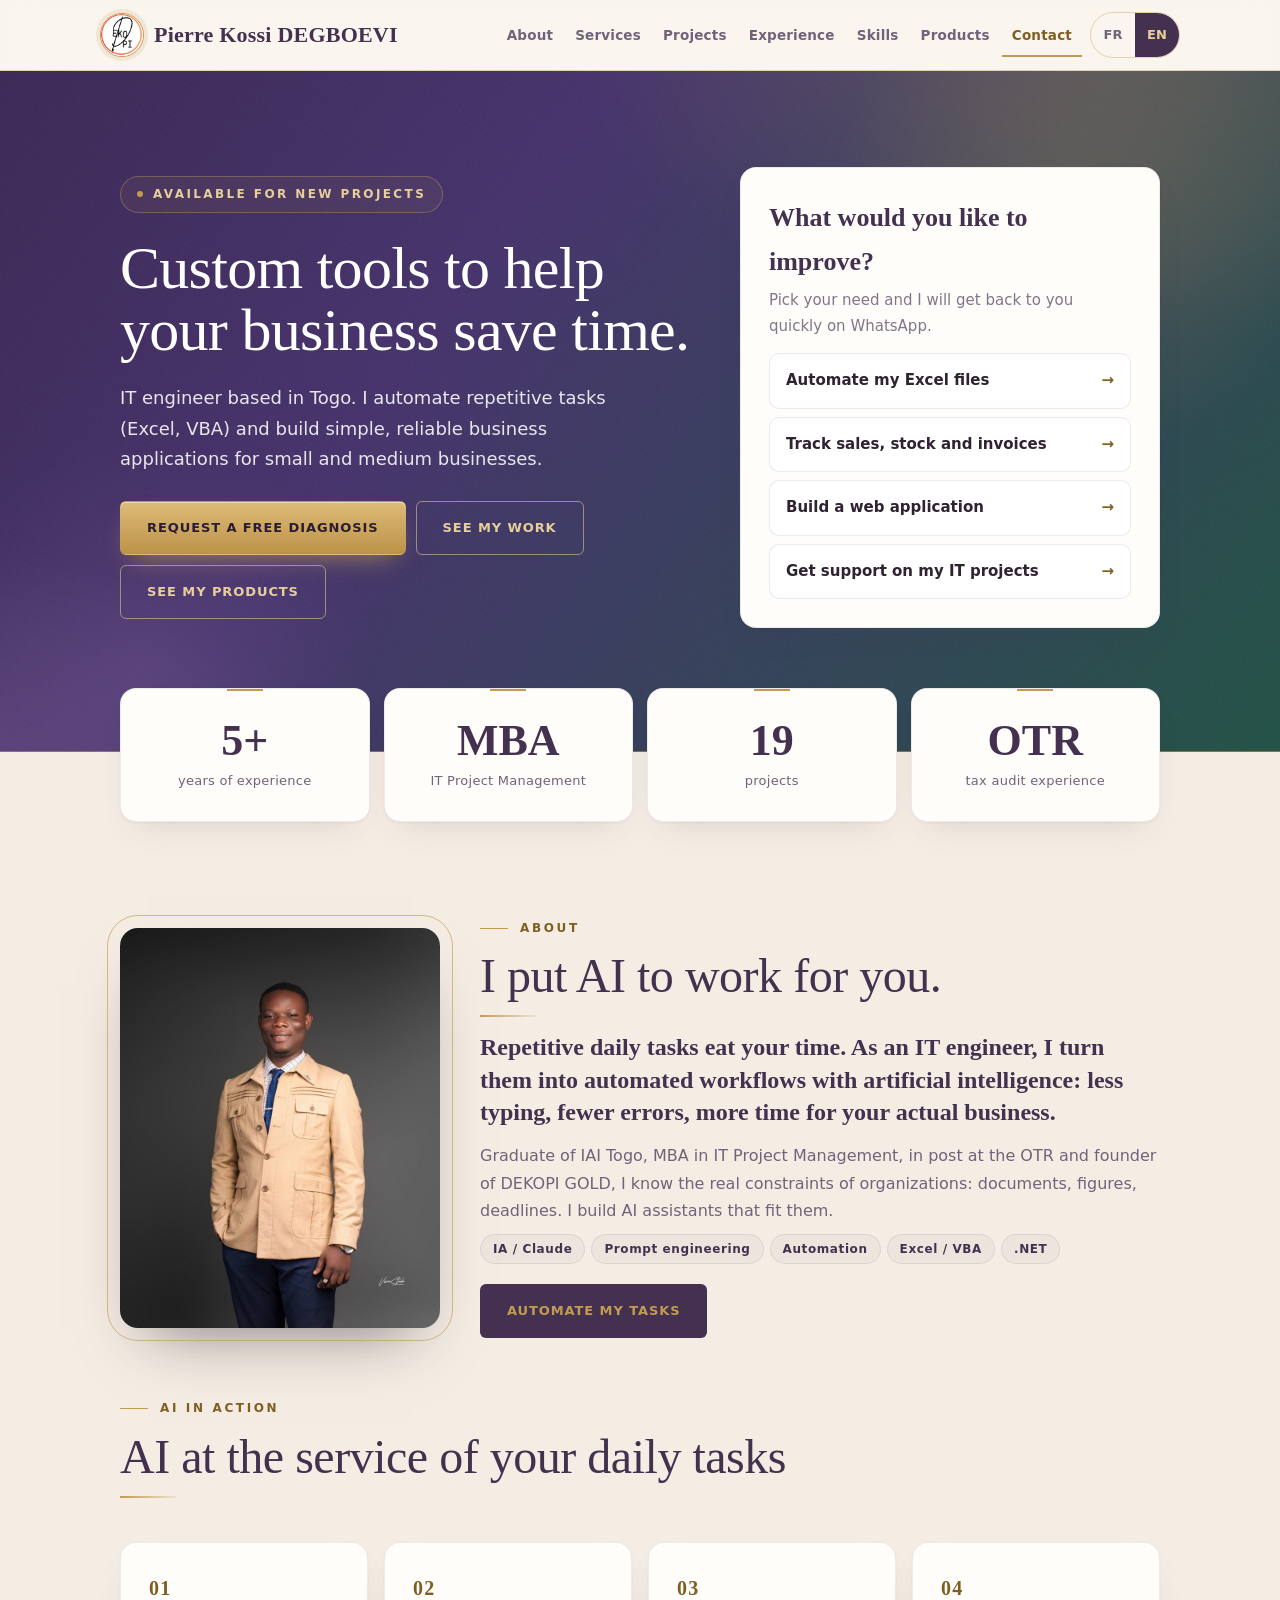
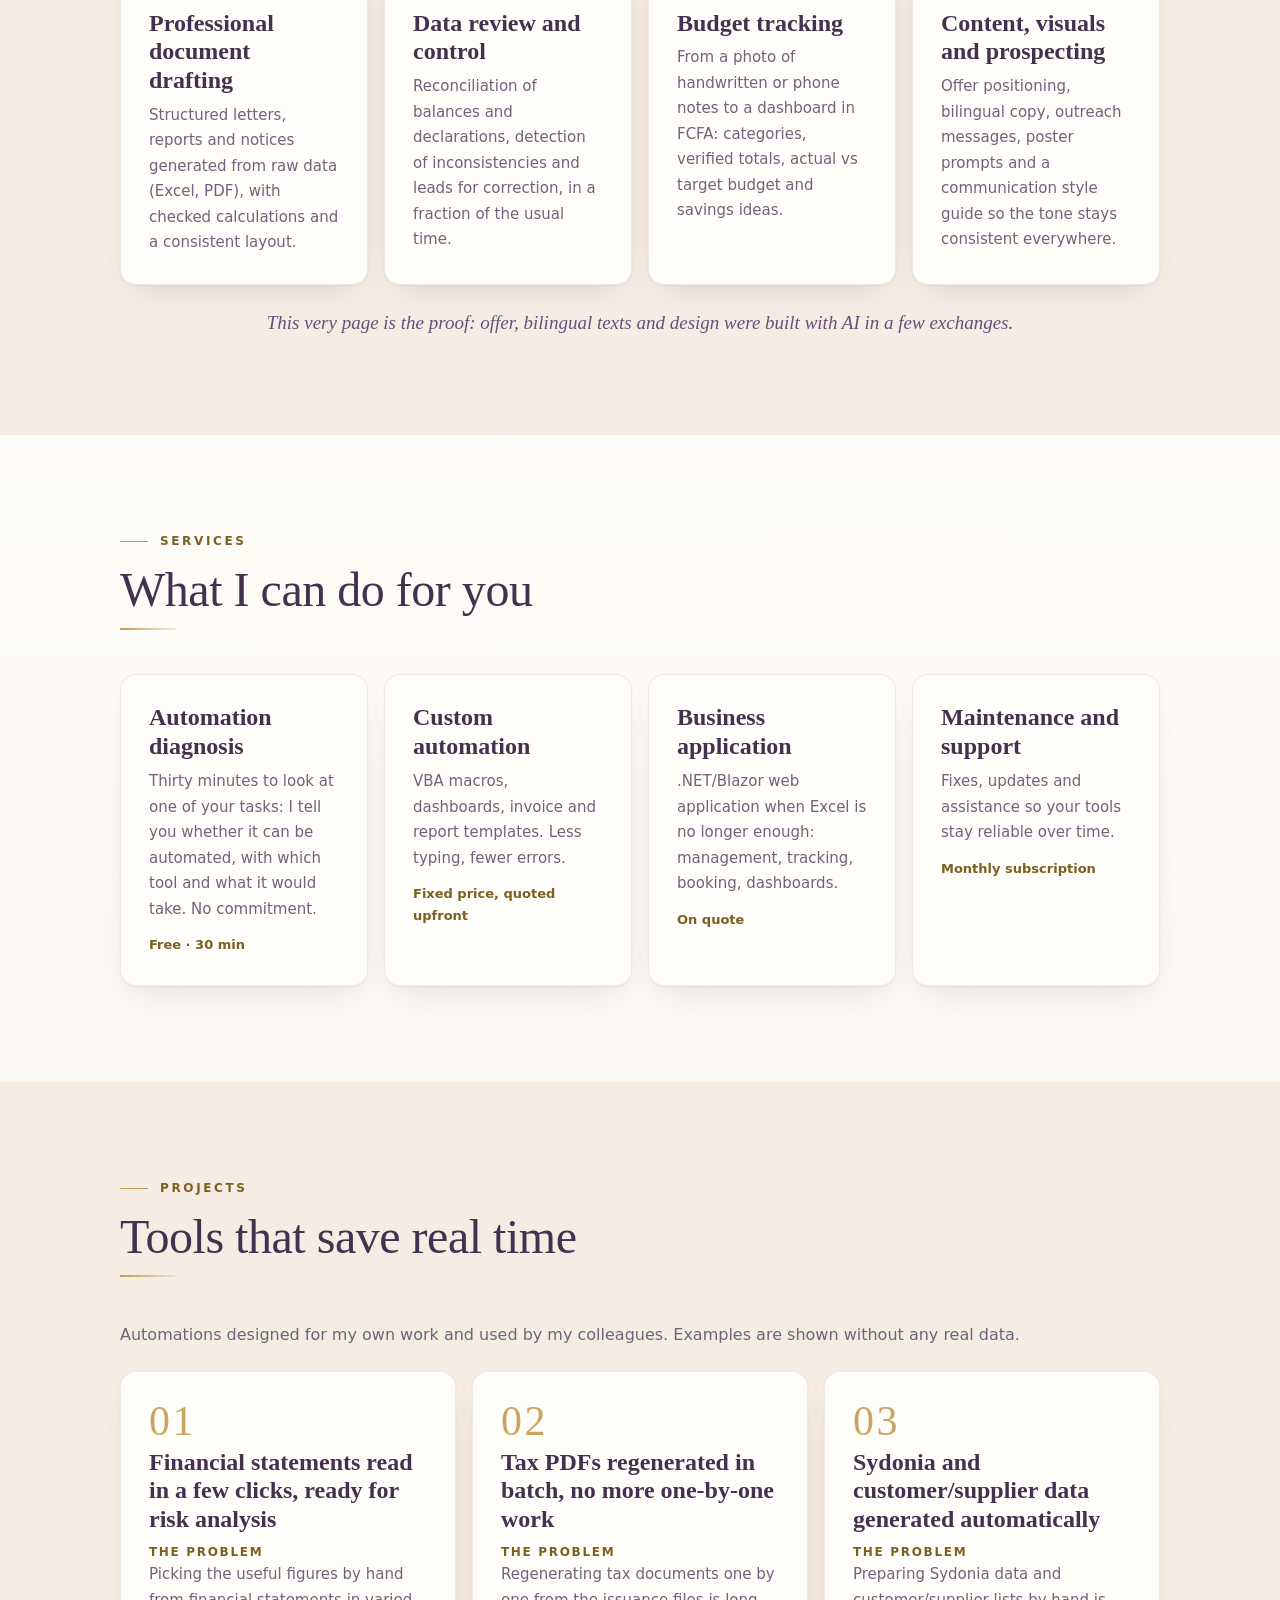
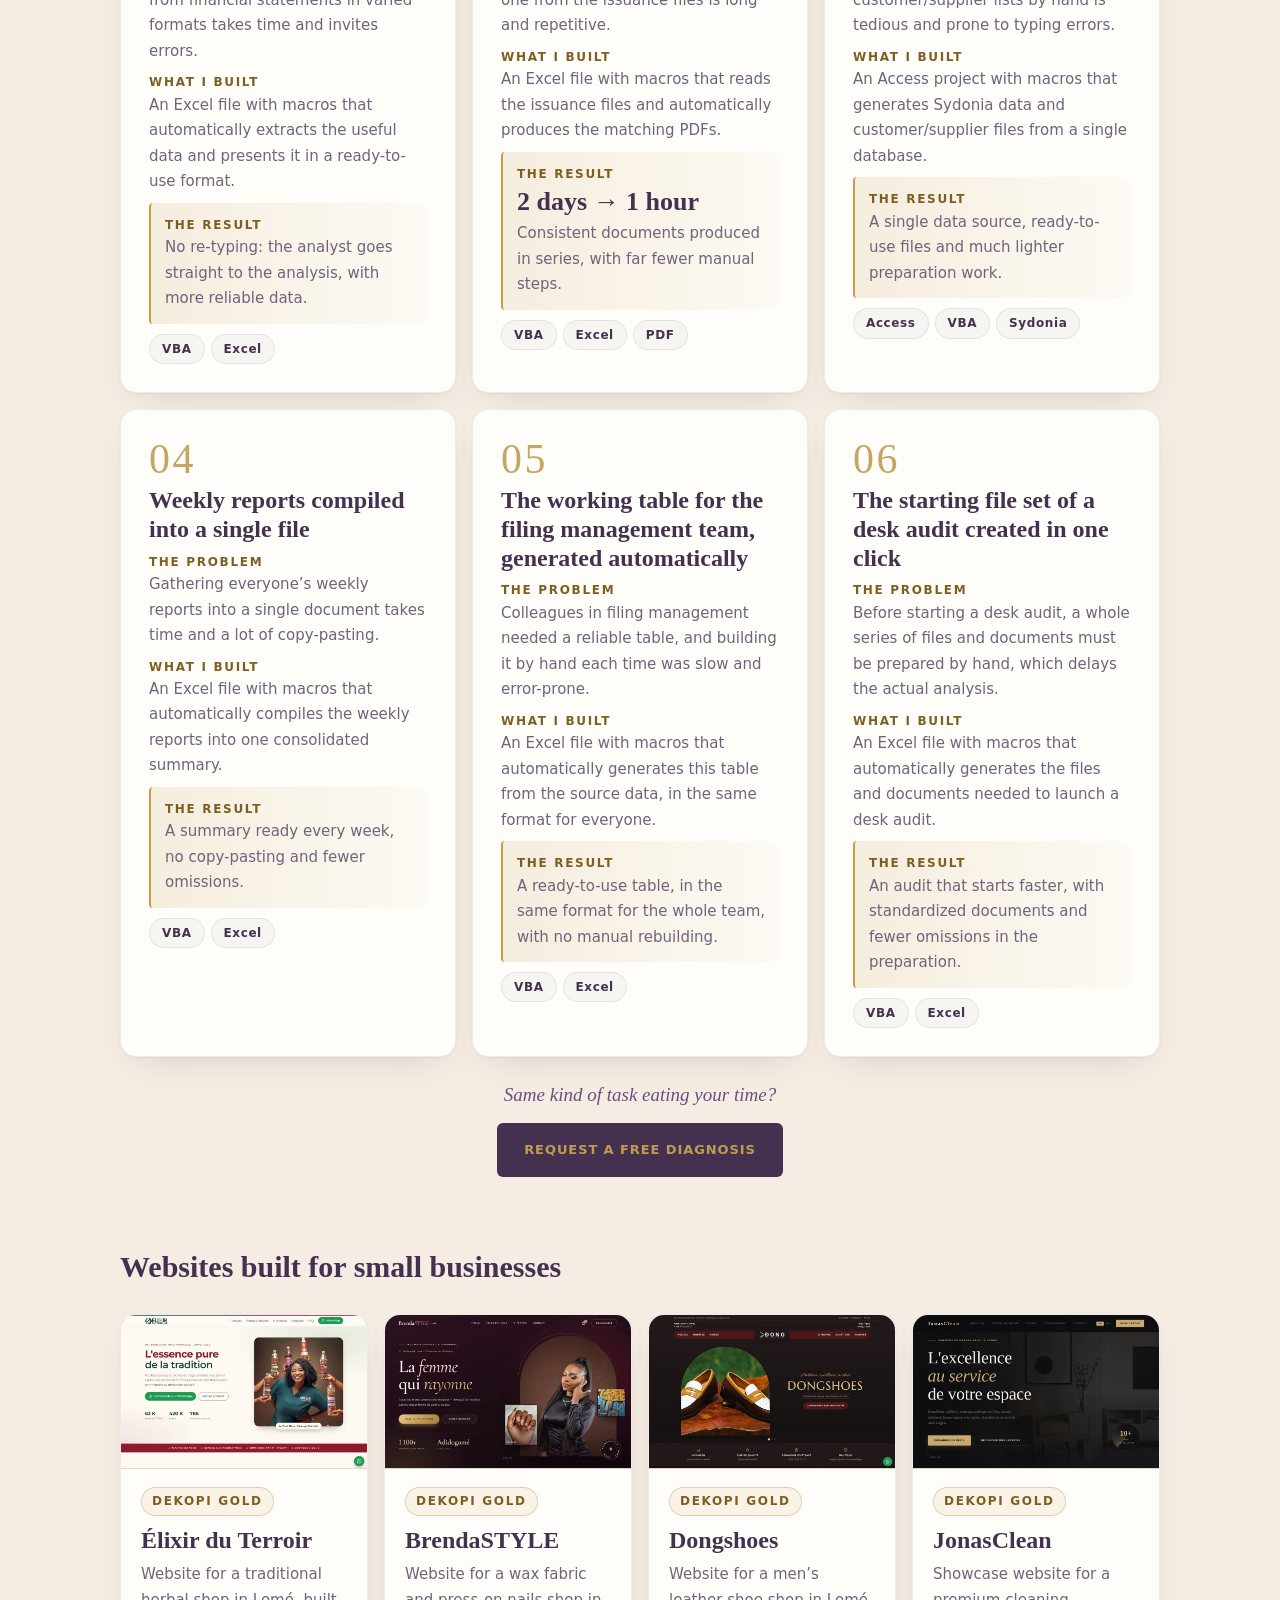
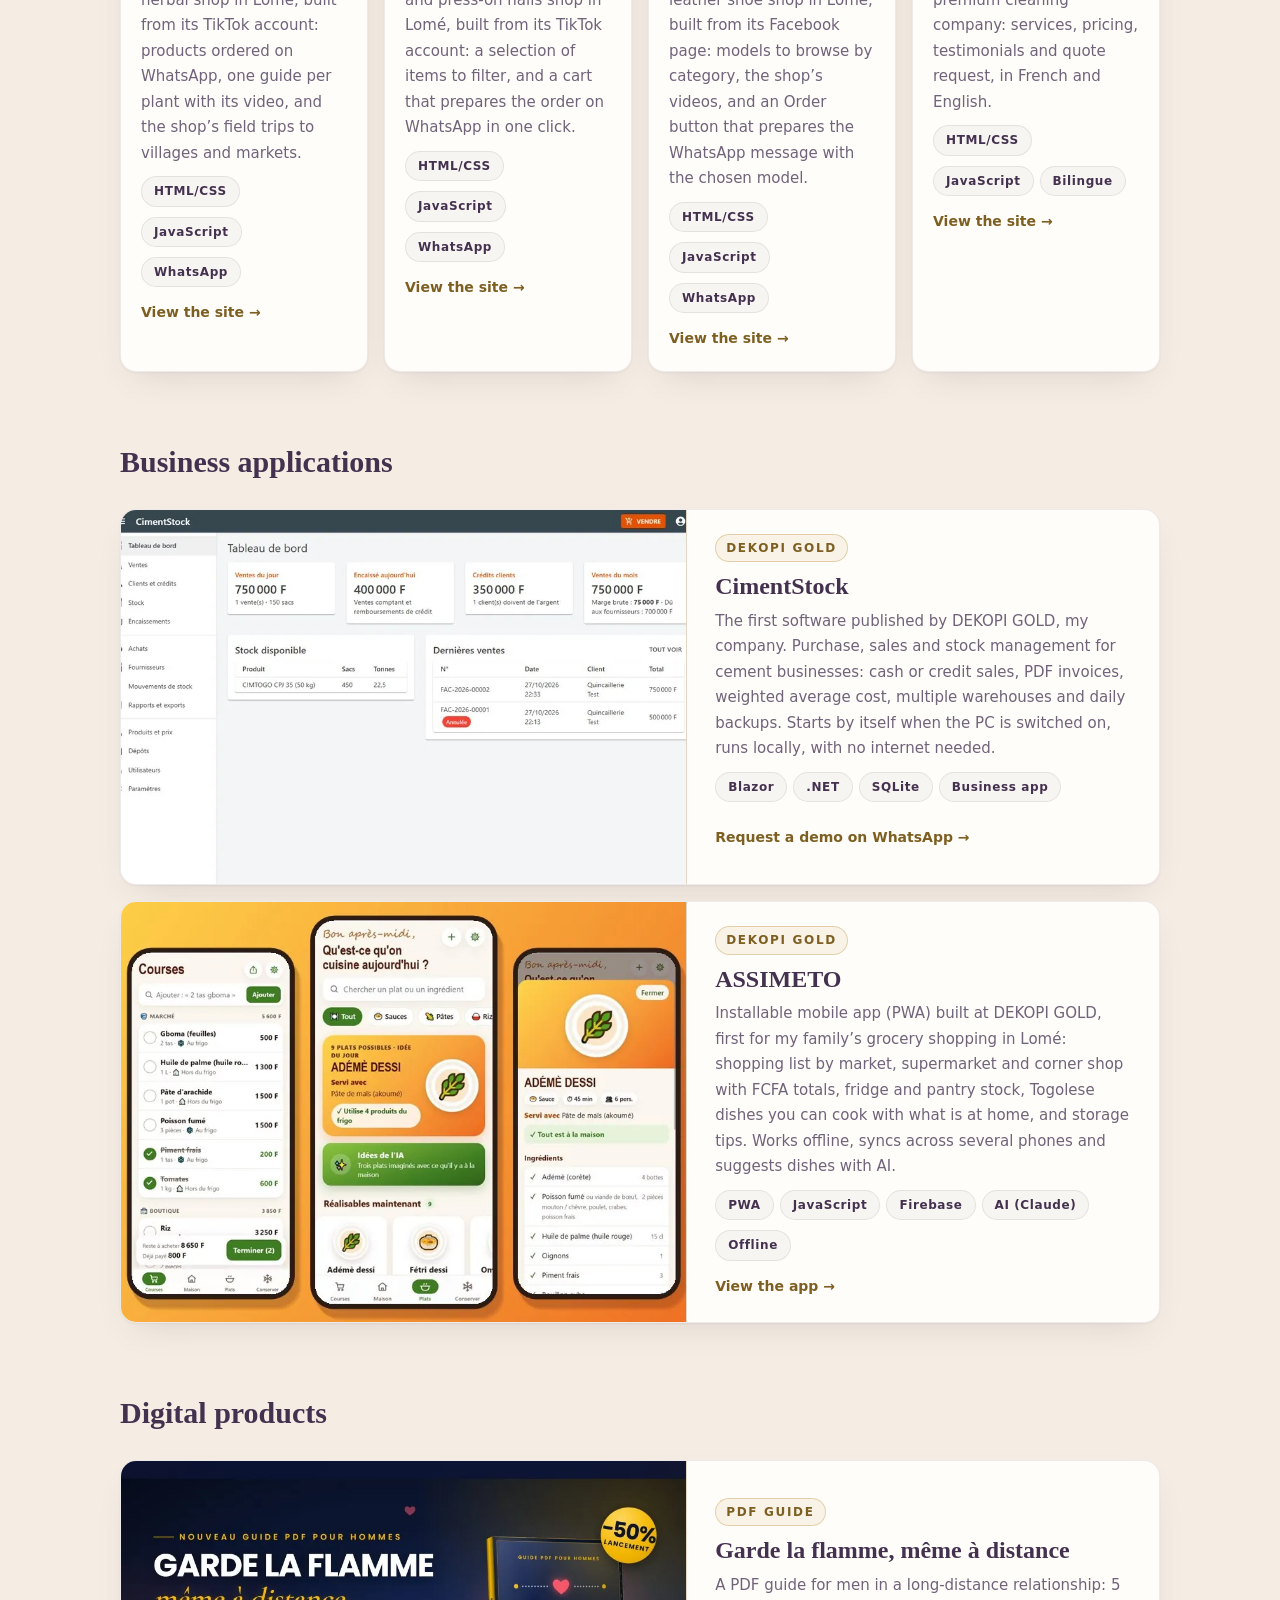
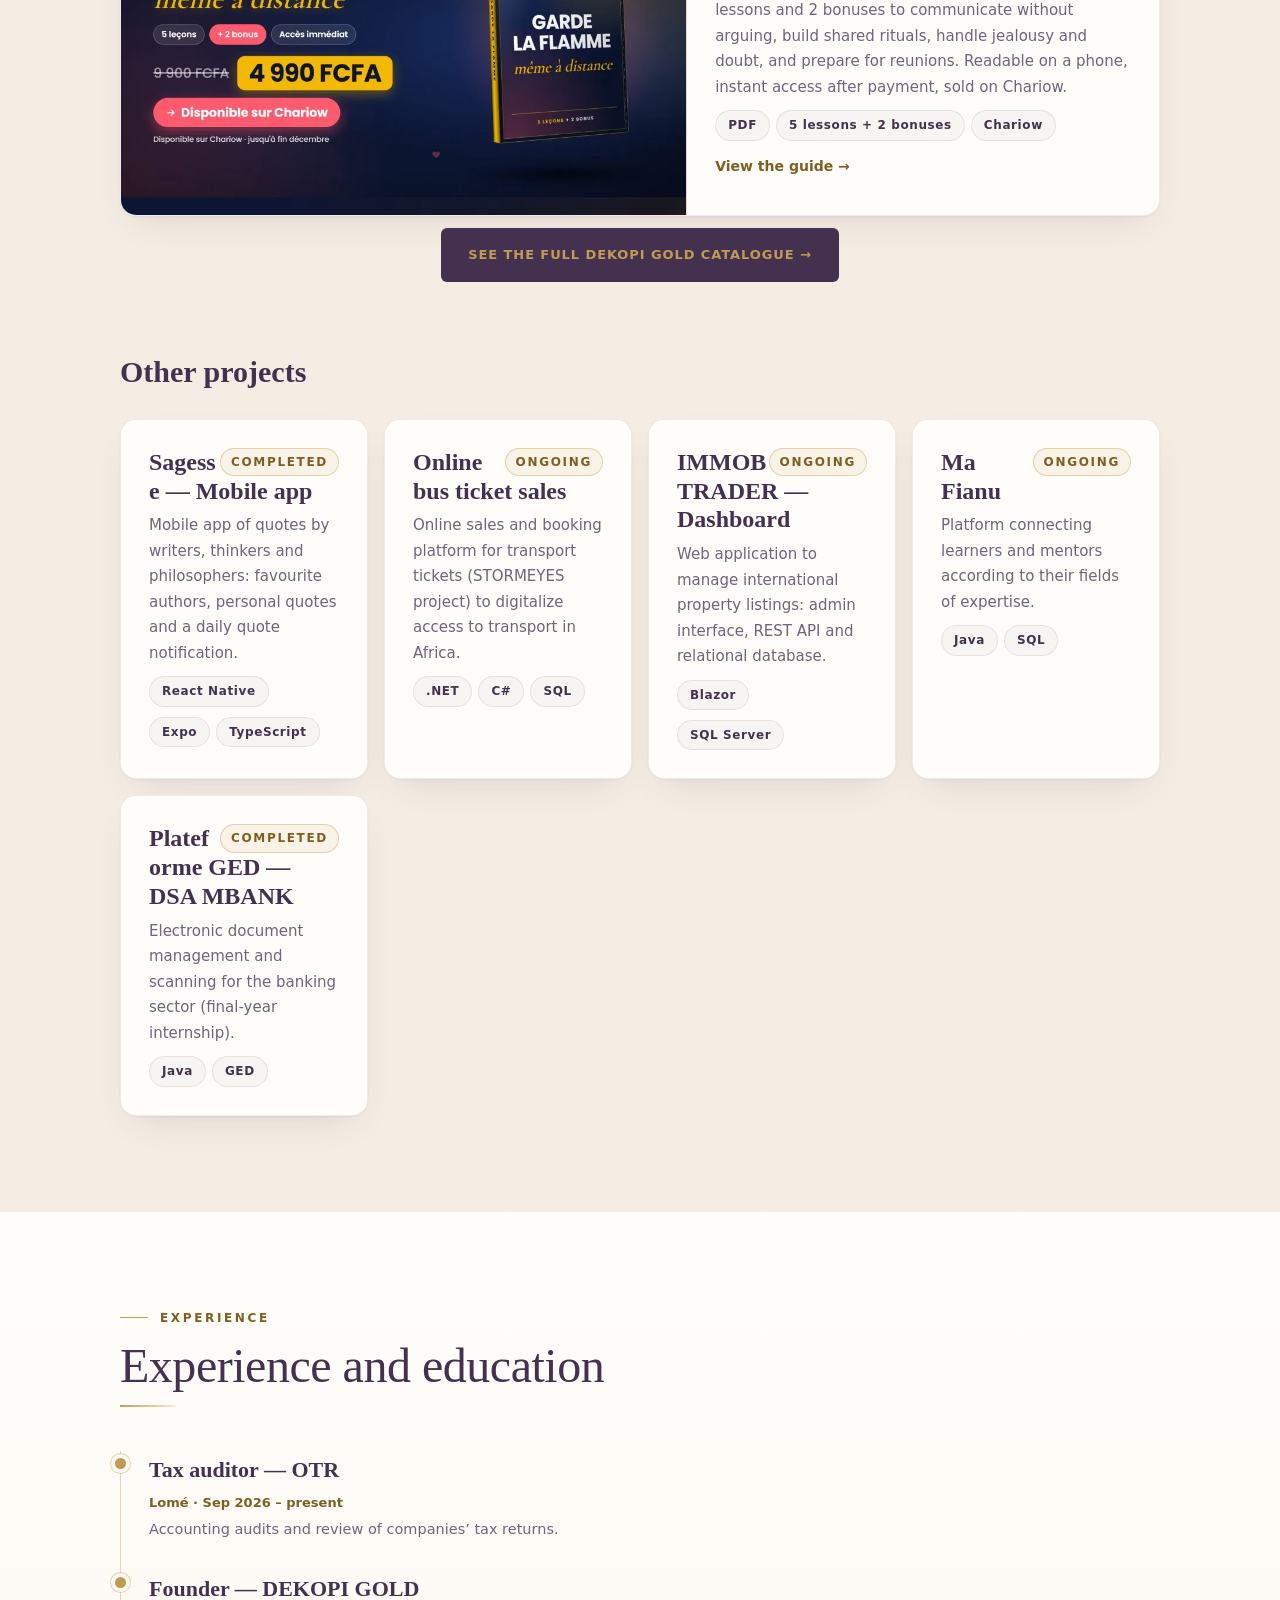
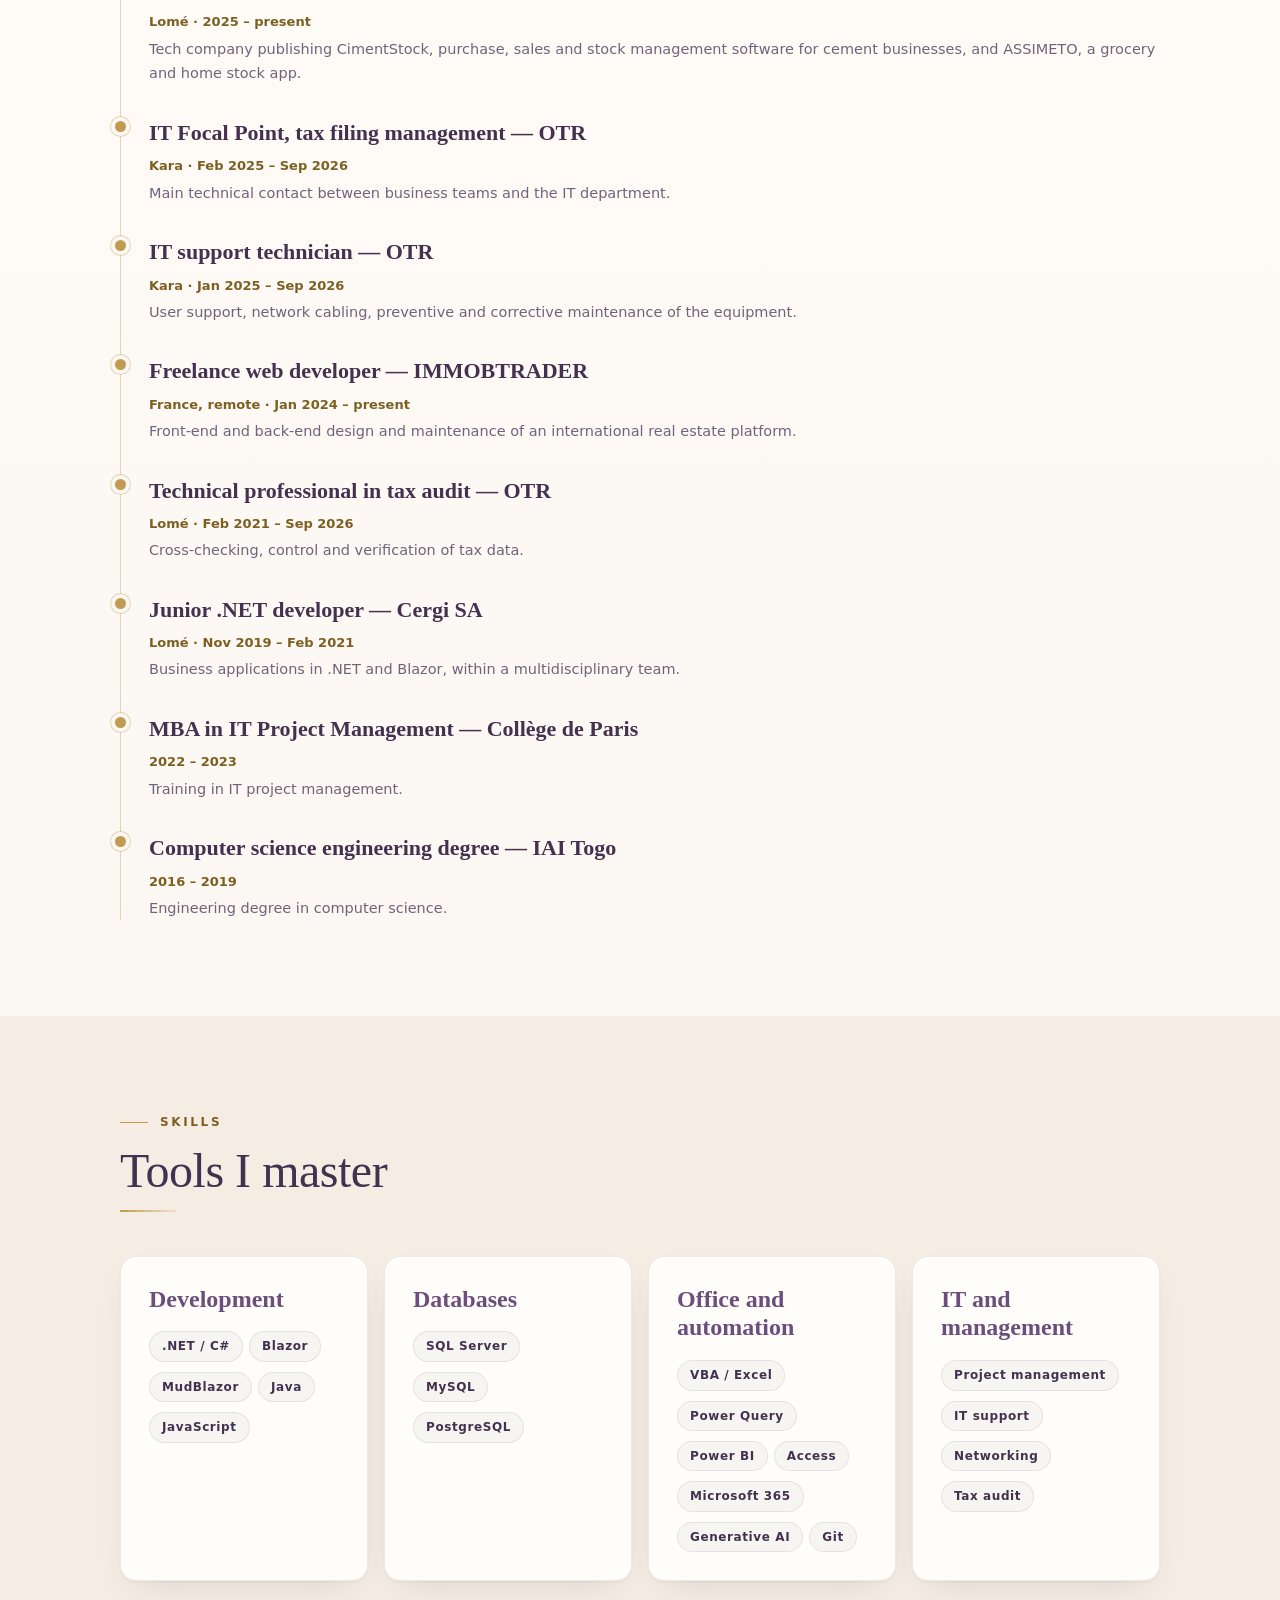
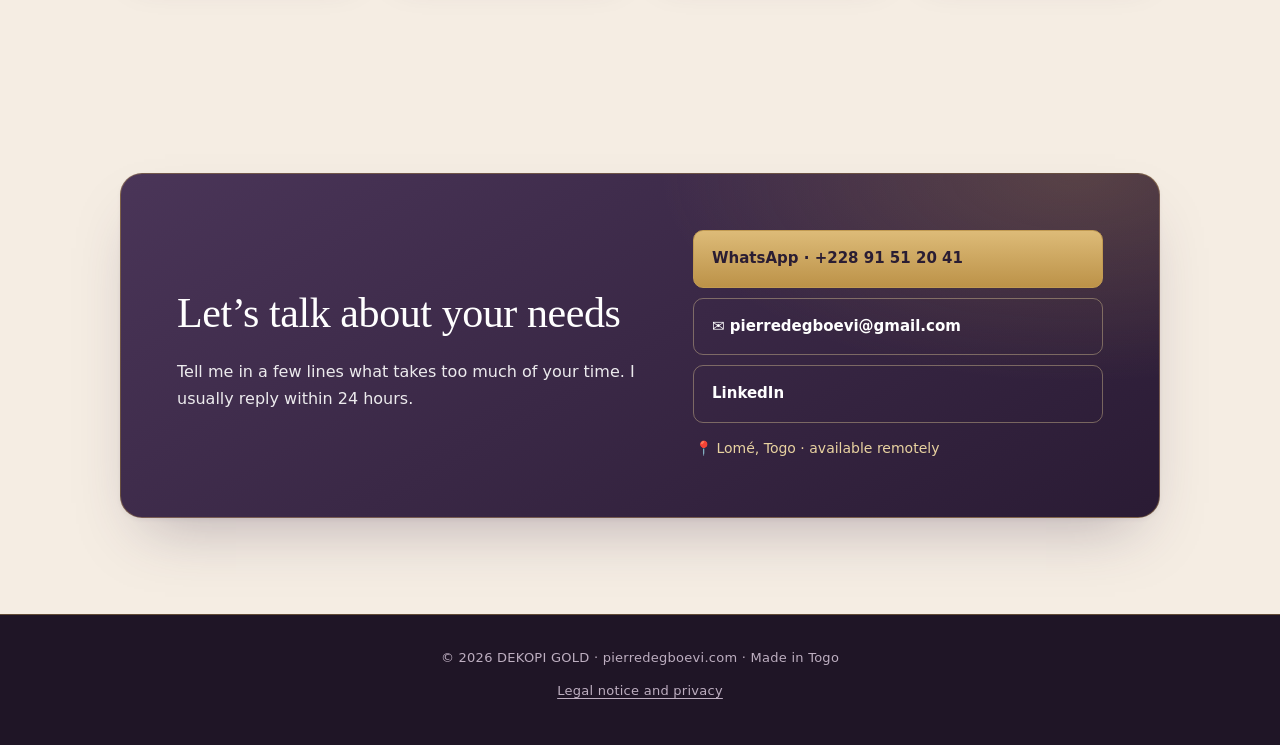
==== commit 2f7c9e51: "Précise que CimentStock démarre tout seul à l’allumage du PC Co-Authored-By: Claude Sonnet 5.5 <nore" ====
--- a/en/index.html
+++ b/en/index.html
@@ -451,7 +451,7 @@
 </div>
 <h3 class="sub">Business applications</h3>
 <div class="grid sites apps">
-<div class="card site"><img src="../cimentstock.webp" alt="CimentStock dashboard: daily sales, customer credit, stock and latest sales" loading="lazy" width="960" height="600"><div class="sb"><span class="st">DEKOPI GOLD</span><h3>CimentStock</h3><p>The first software published by DEKOPI GOLD, my company. Purchase, sales and stock management for cement businesses: cash or credit sales, PDF invoices, weighted average cost, multiple warehouses and daily backups. Runs locally, with no internet needed.</p><span class="chip">Blazor</span><span class="chip">.NET</span><span class="chip">SQLite</span><span class="chip">Business app</span><a class="vis" href="https://wa.me/22891512041?text=Hello%20Pierre%2C%20I%20would%20like%20a%20demo%20of%20CimentStock." target="_blank" rel="noopener">Request a demo on WhatsApp →</a></div></div>
+<div class="card site"><img src="../cimentstock.webp" alt="CimentStock dashboard: daily sales, customer credit, stock and latest sales" loading="lazy" width="960" height="600"><div class="sb"><span class="st">DEKOPI GOLD</span><h3>CimentStock</h3><p>The first software published by DEKOPI GOLD, my company. Purchase, sales and stock management for cement businesses: cash or credit sales, PDF invoices, weighted average cost, multiple warehouses and daily backups. Starts by itself when the PC is switched on, runs locally, with no internet needed.</p><span class="chip">Blazor</span><span class="chip">.NET</span><span class="chip">SQLite</span><span class="chip">Business app</span><a class="vis" href="https://wa.me/22891512041?text=Hello%20Pierre%2C%20I%20would%20like%20a%20demo%20of%20CimentStock." target="_blank" rel="noopener">Request a demo on WhatsApp →</a></div></div>
 <a class="card site" href="https://assimeto.pages.dev/" target="_blank" rel="noopener"><img src="../assimeto.webp" alt="Three ASSIMETO screens: shopping list, dishes you can cook and recipe card" loading="lazy" width="960" height="600"><div class="sb"><span class="st">DEKOPI GOLD</span><h3>ASSIMETO</h3><p>Installable mobile app (PWA) built at DEKOPI GOLD, first for my family’s grocery shopping in Lomé: shopping list by market, supermarket and corner shop with FCFA totals, fridge and pantry stock, Togolese dishes you can cook with what is at home, and storage tips. Works offline, syncs across several phones and suggests dishes with AI.</p><span class="chip">PWA</span><span class="chip">JavaScript</span><span class="chip">Firebase</span><span class="chip">AI (Claude)</span><span class="chip">Offline</span><span class="vis">View the app →</span></div></a>
 </div>
 <h3 class="sub">Digital products</h3>
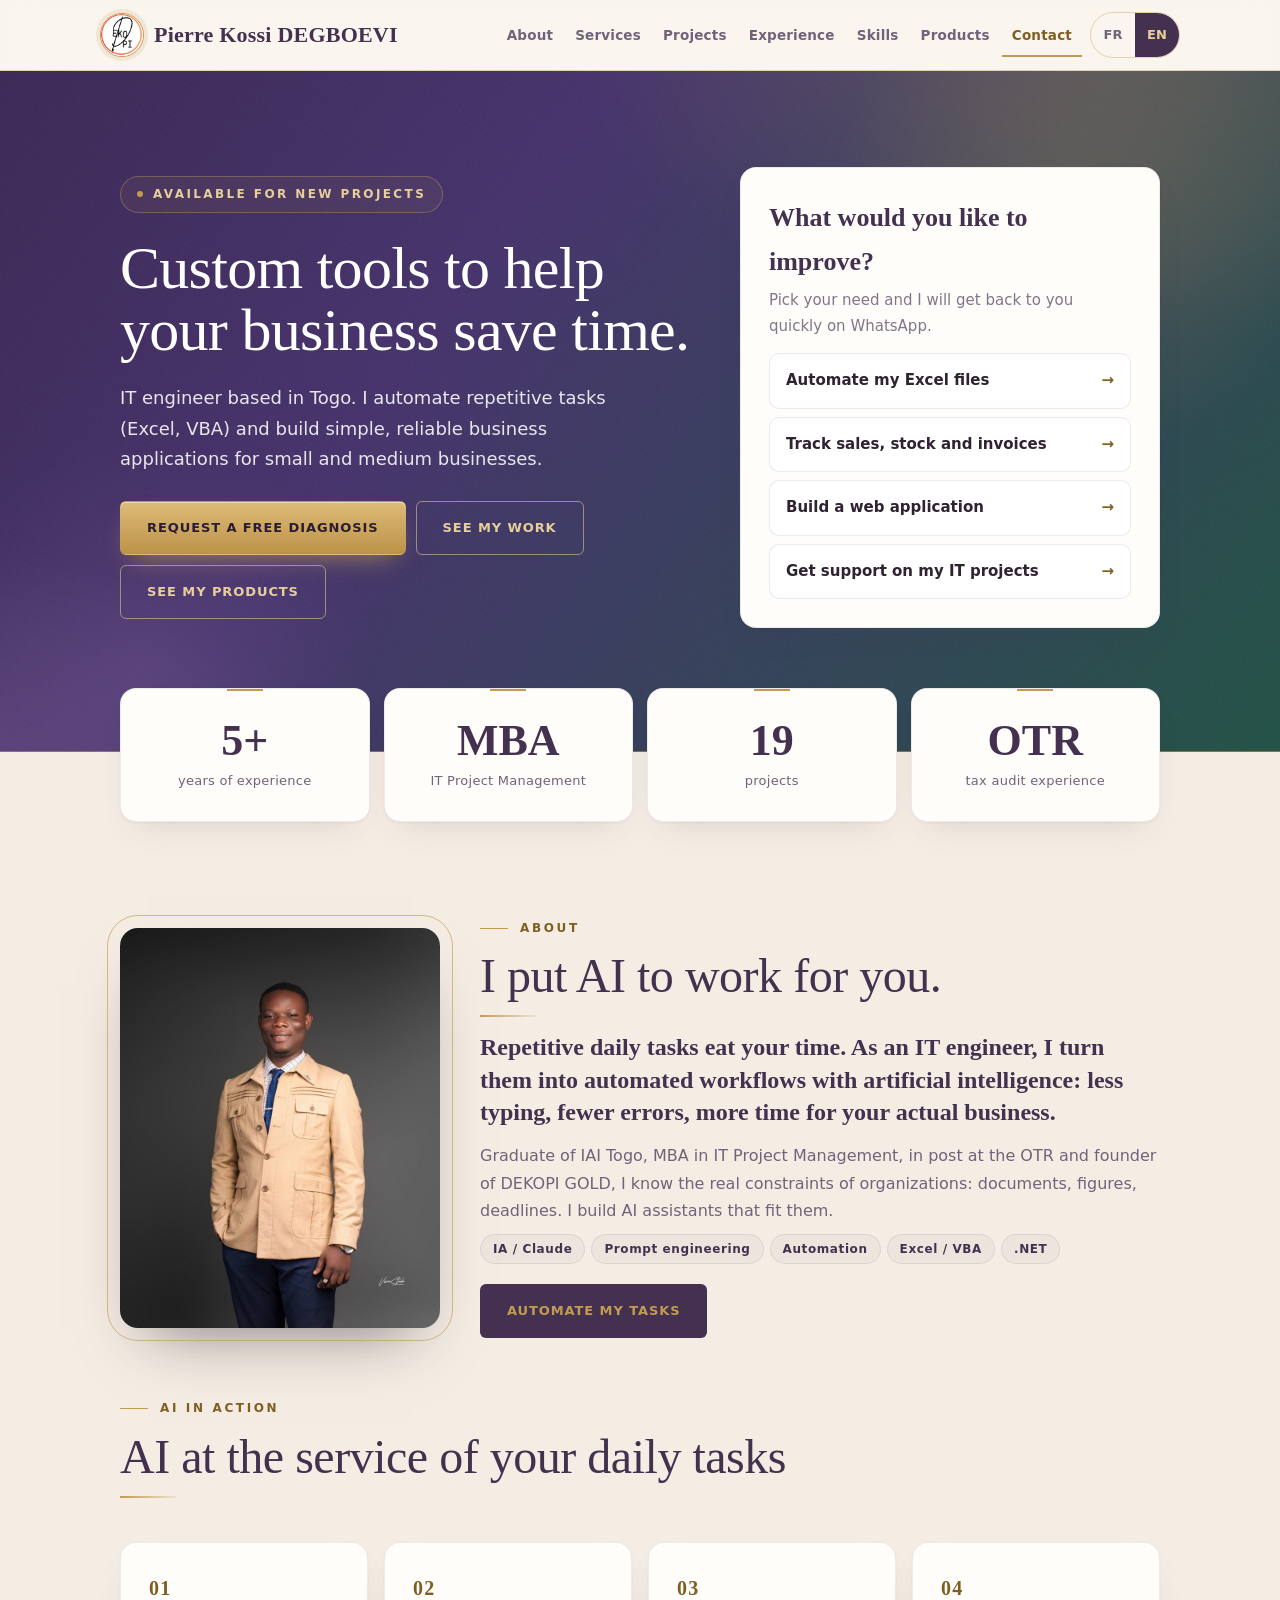
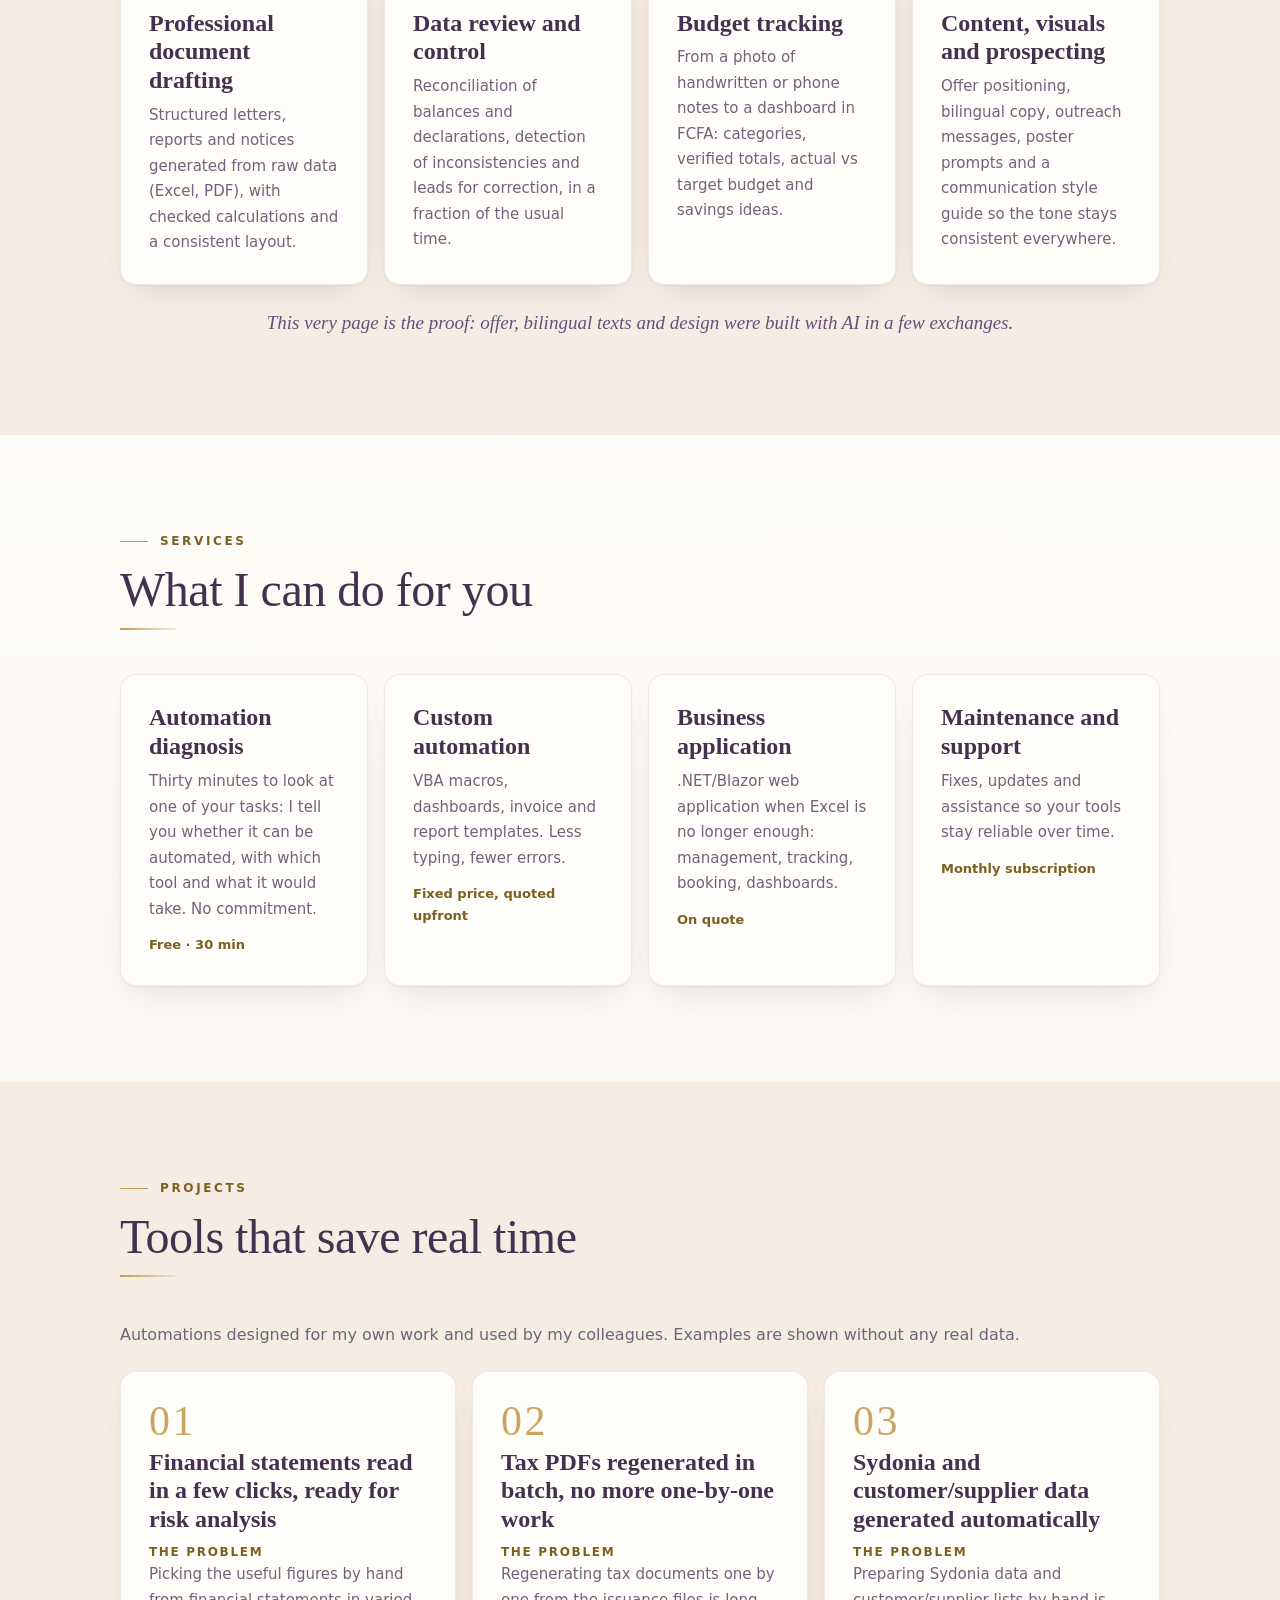
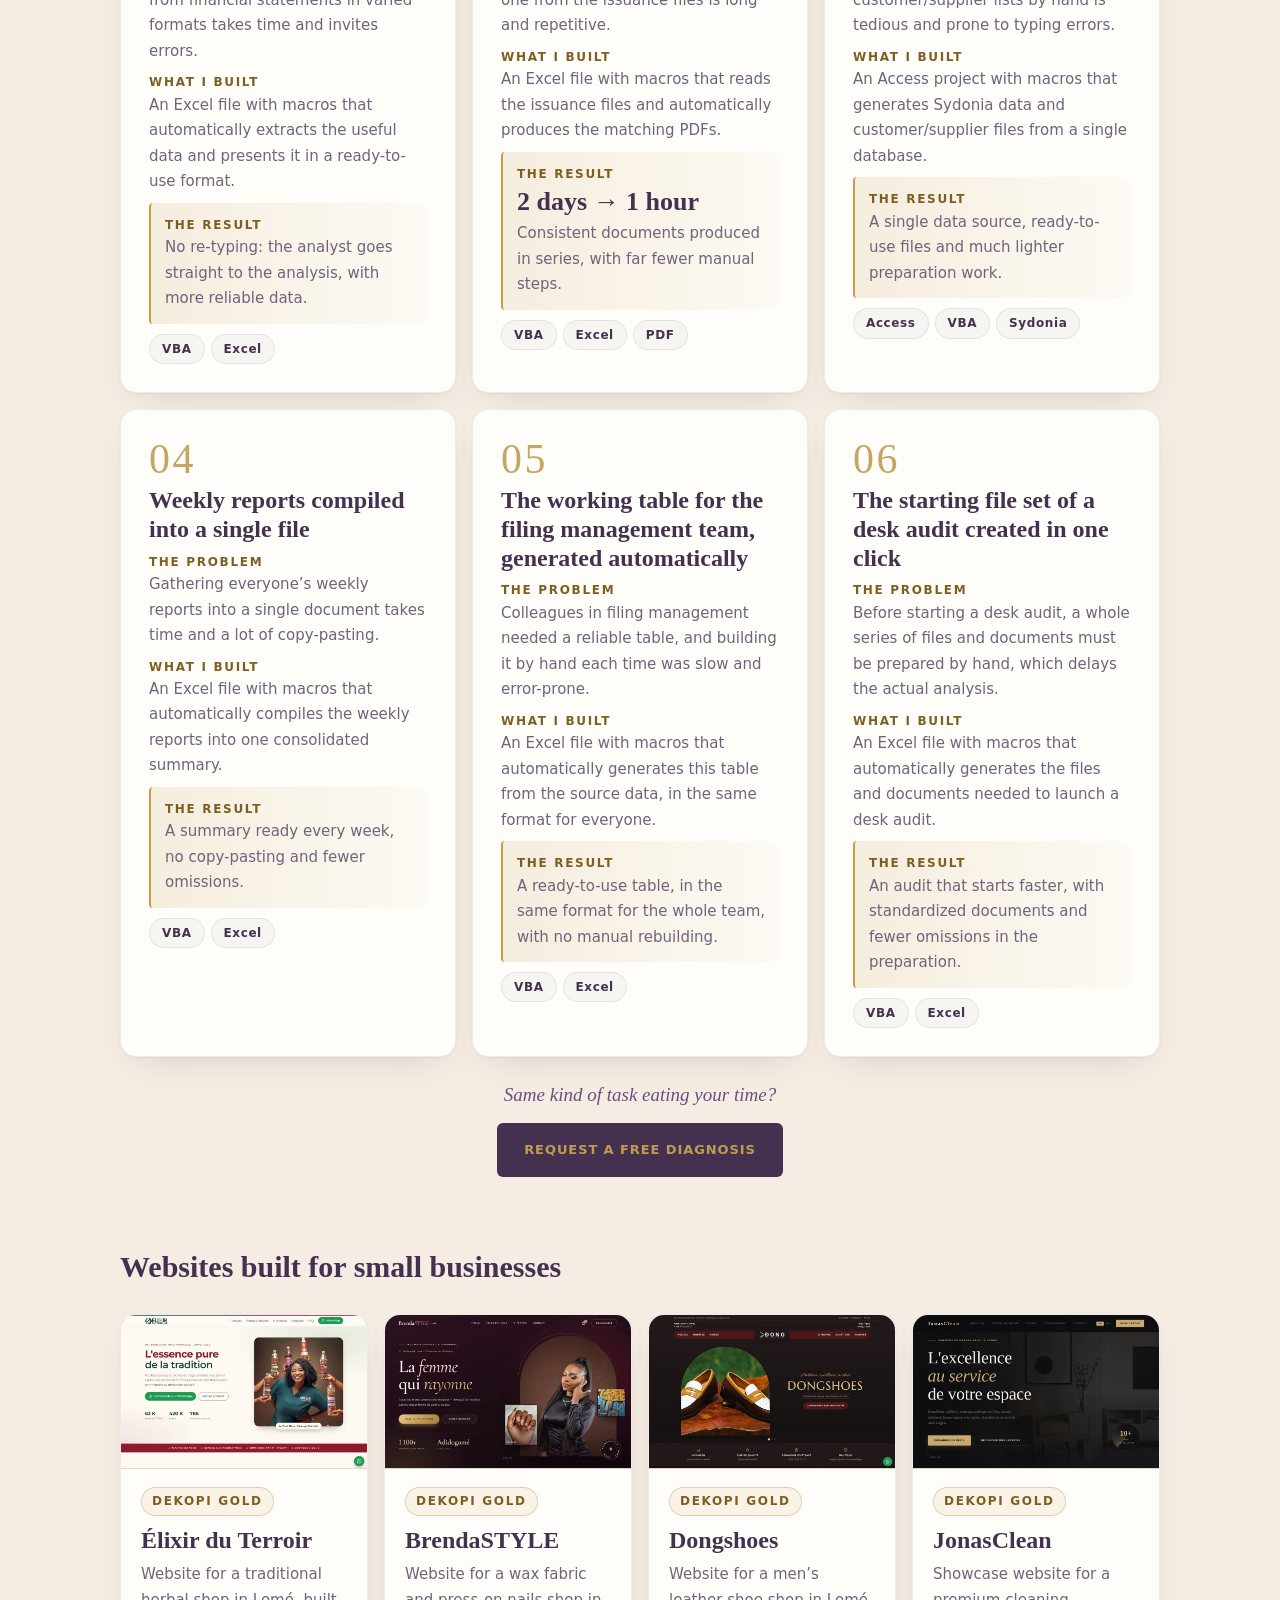
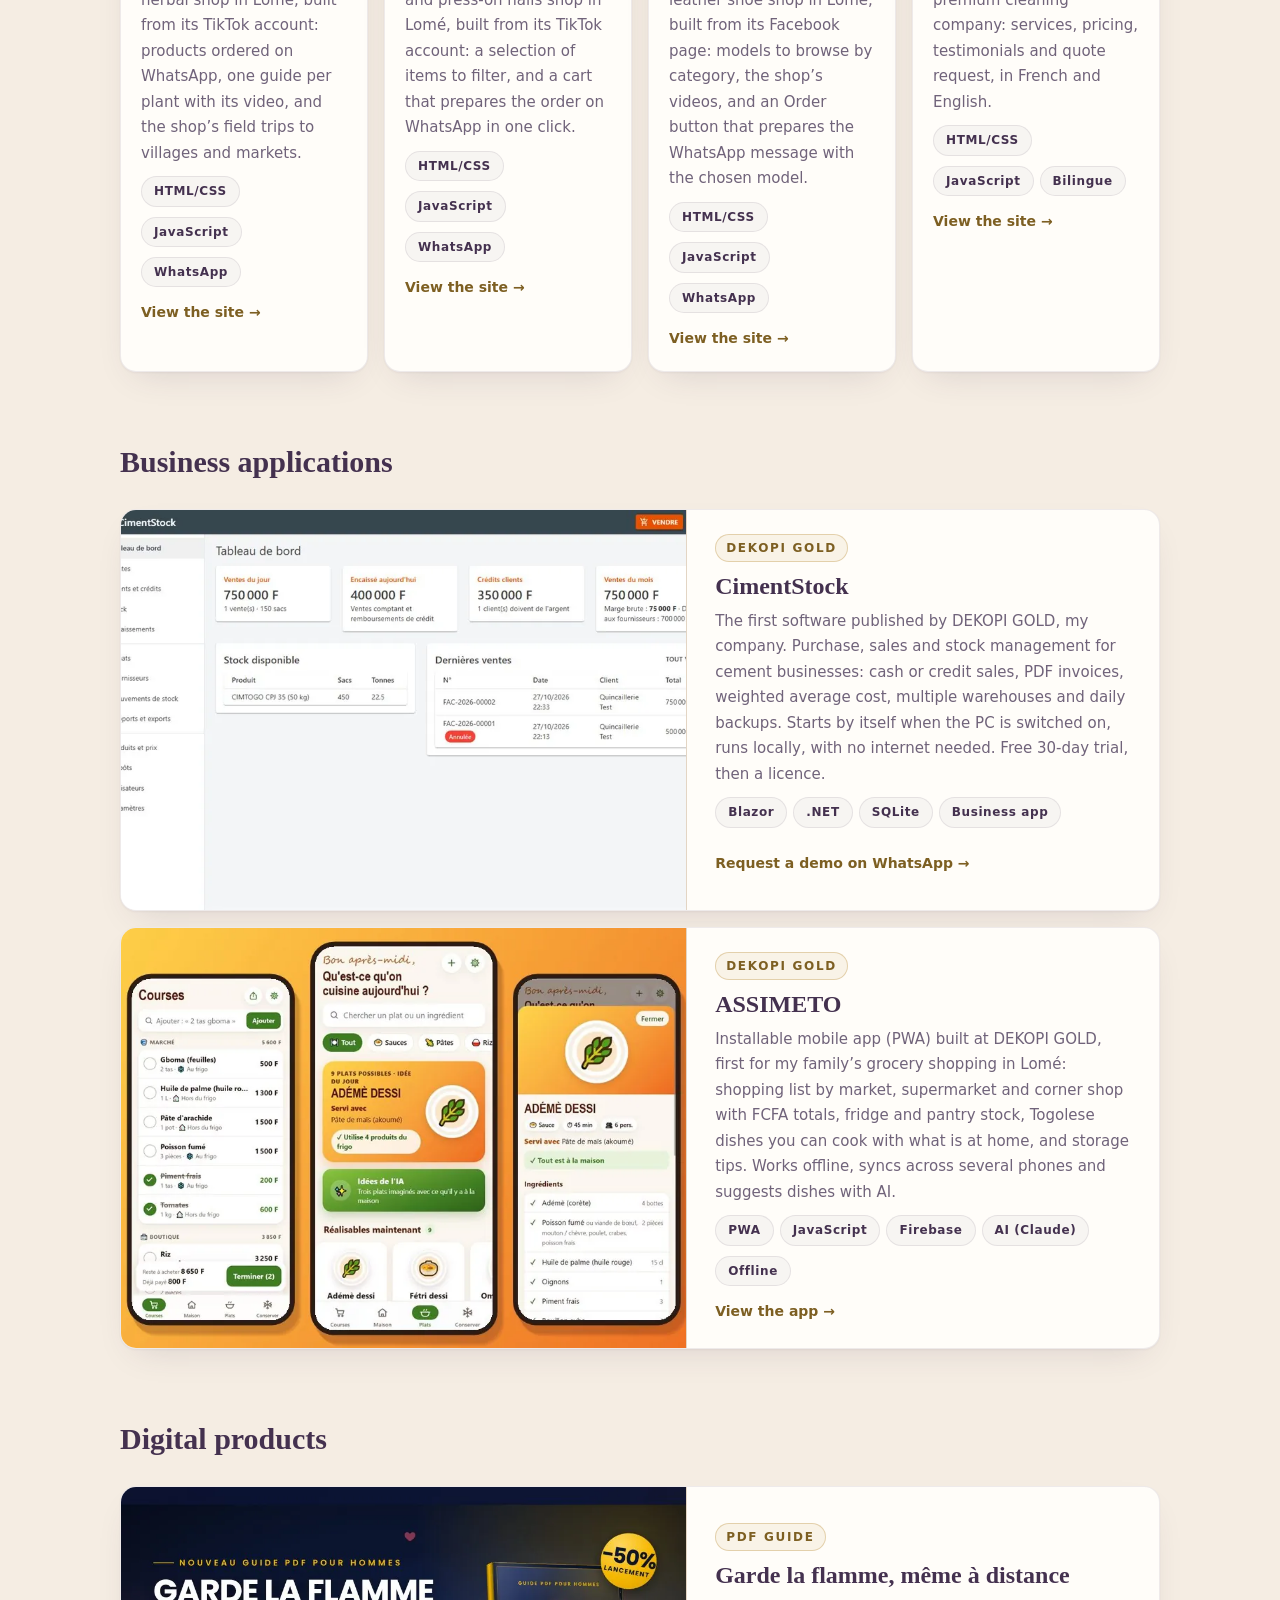
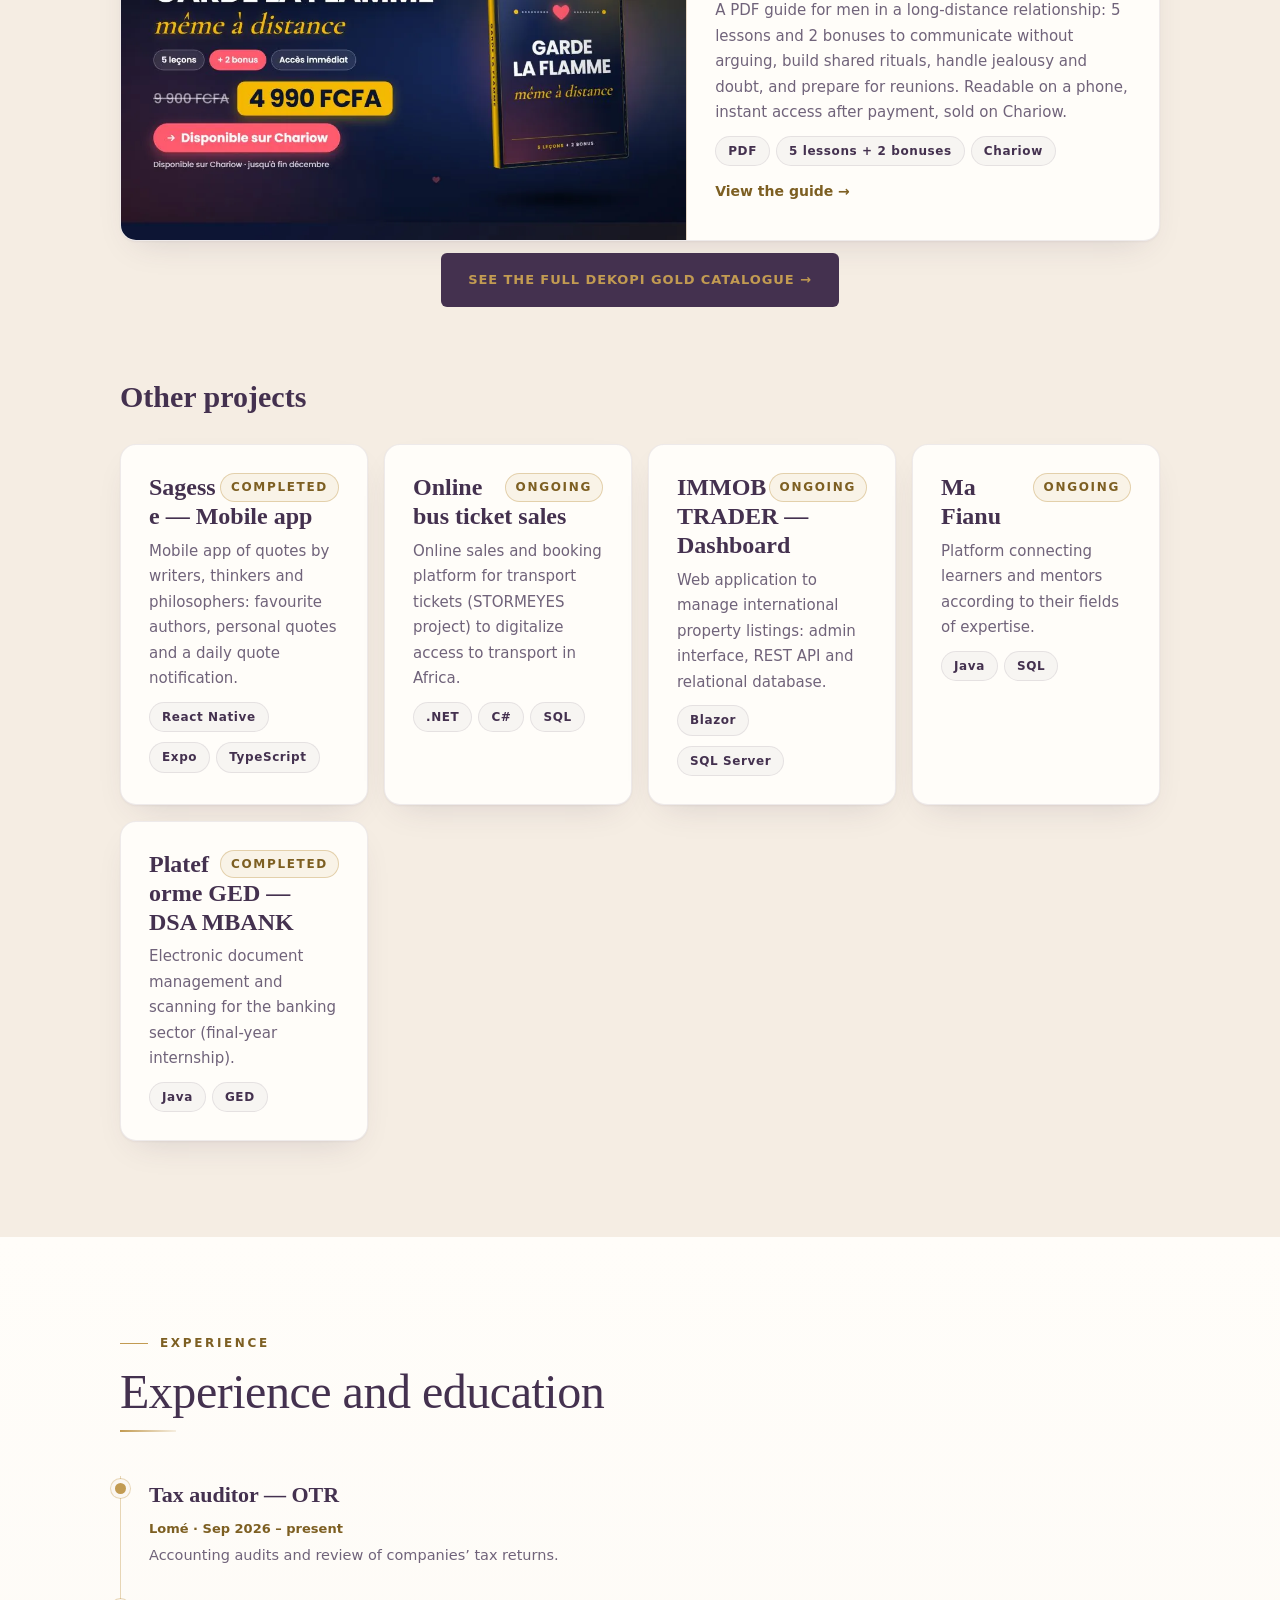
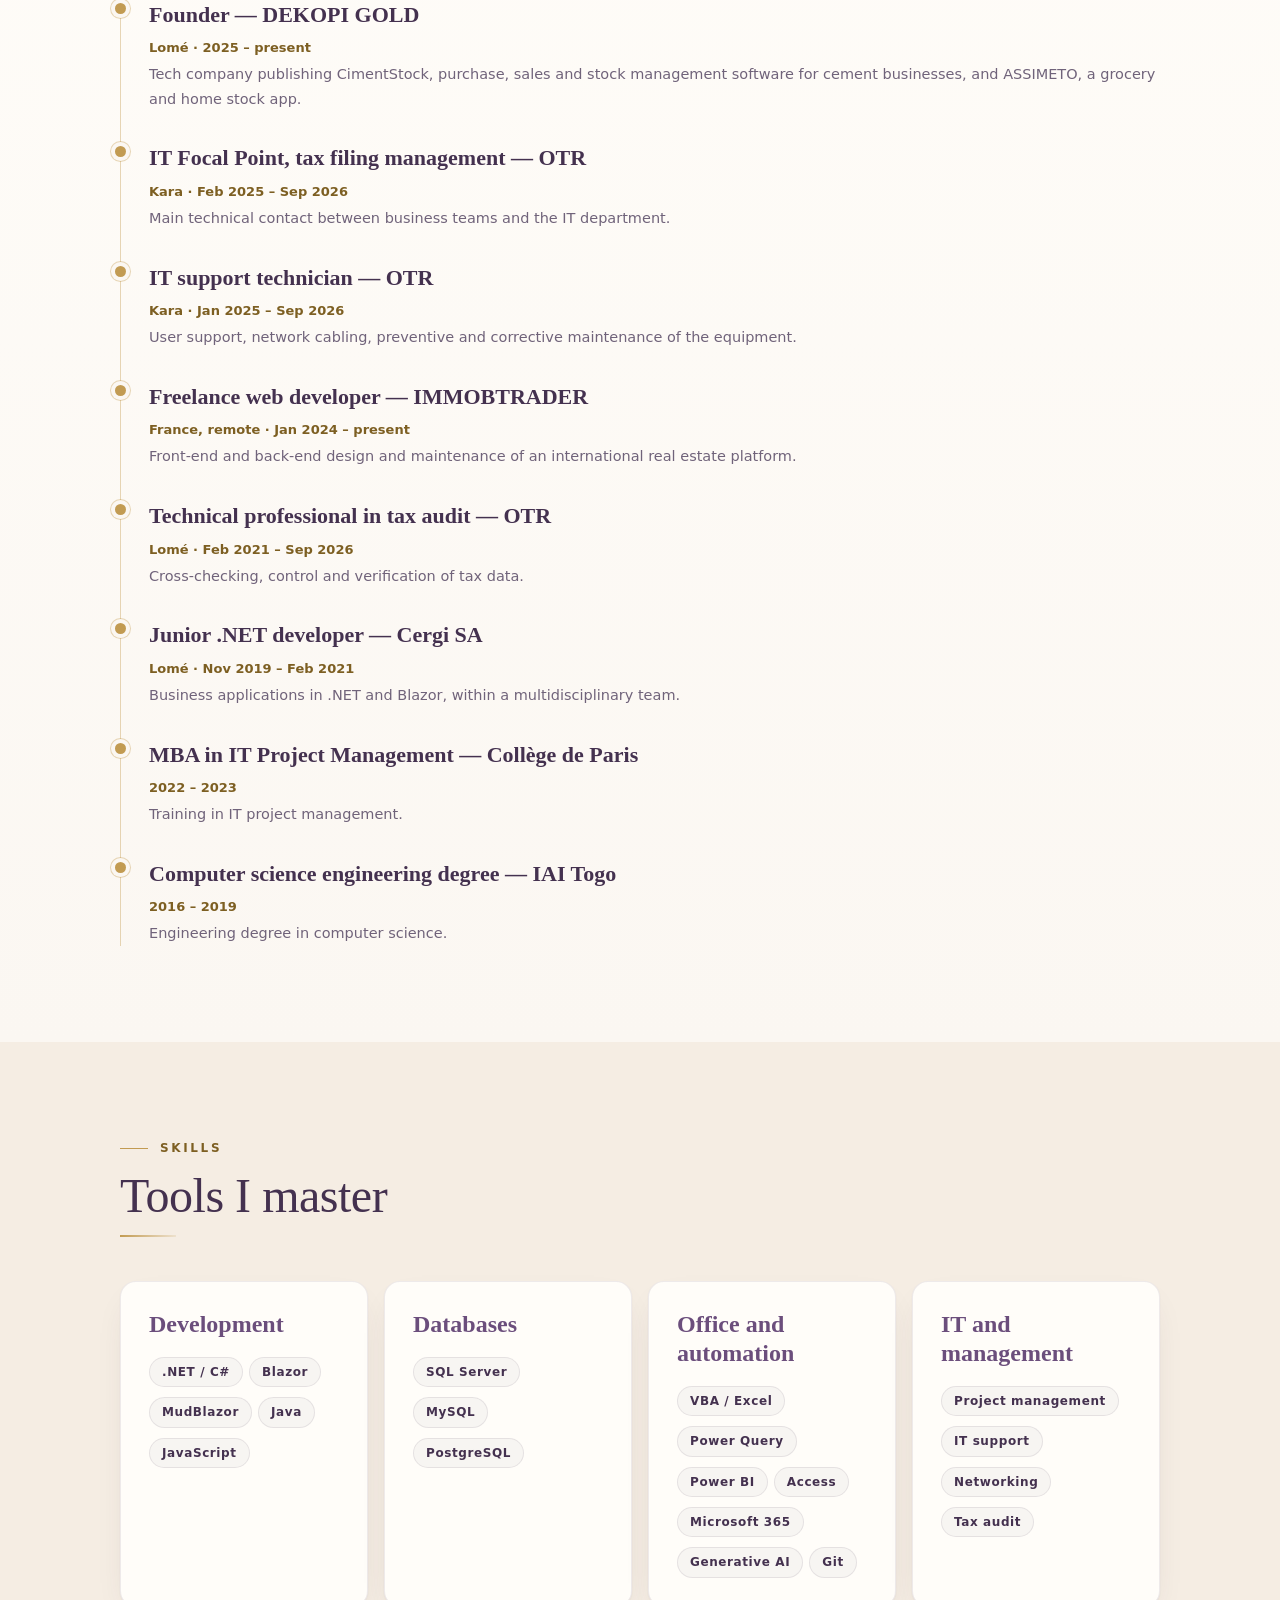
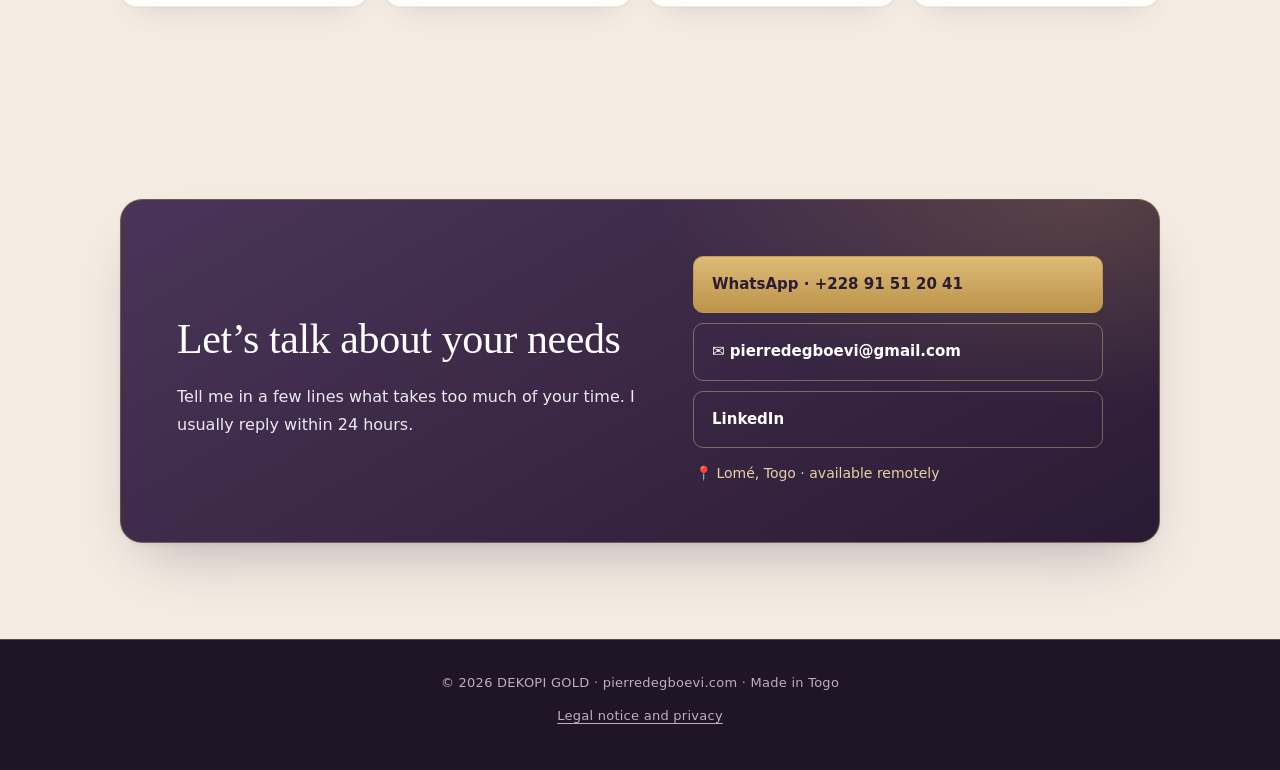
==== commit 9d106369: "Indique l’essai gratuit de 30 jours puis la licence sur la carte CimentStock Co-Authored-By: Claude " ====
--- a/en/index.html
+++ b/en/index.html
@@ -451,7 +451,7 @@
 </div>
 <h3 class="sub">Business applications</h3>
 <div class="grid sites apps">
-<div class="card site"><img src="../cimentstock.webp" alt="CimentStock dashboard: daily sales, customer credit, stock and latest sales" loading="lazy" width="960" height="600"><div class="sb"><span class="st">DEKOPI GOLD</span><h3>CimentStock</h3><p>The first software published by DEKOPI GOLD, my company. Purchase, sales and stock management for cement businesses: cash or credit sales, PDF invoices, weighted average cost, multiple warehouses and daily backups. Starts by itself when the PC is switched on, runs locally, with no internet needed.</p><span class="chip">Blazor</span><span class="chip">.NET</span><span class="chip">SQLite</span><span class="chip">Business app</span><a class="vis" href="https://wa.me/22891512041?text=Hello%20Pierre%2C%20I%20would%20like%20a%20demo%20of%20CimentStock." target="_blank" rel="noopener">Request a demo on WhatsApp →</a></div></div>
+<div class="card site"><img src="../cimentstock.webp" alt="CimentStock dashboard: daily sales, customer credit, stock and latest sales" loading="lazy" width="960" height="600"><div class="sb"><span class="st">DEKOPI GOLD</span><h3>CimentStock</h3><p>The first software published by DEKOPI GOLD, my company. Purchase, sales and stock management for cement businesses: cash or credit sales, PDF invoices, weighted average cost, multiple warehouses and daily backups. Starts by itself when the PC is switched on, runs locally, with no internet needed. Free 30-day trial, then a licence.</p><span class="chip">Blazor</span><span class="chip">.NET</span><span class="chip">SQLite</span><span class="chip">Business app</span><a class="vis" href="https://wa.me/22891512041?text=Hello%20Pierre%2C%20I%20would%20like%20a%20demo%20of%20CimentStock." target="_blank" rel="noopener">Request a demo on WhatsApp →</a></div></div>
 <a class="card site" href="https://assimeto.pages.dev/" target="_blank" rel="noopener"><img src="../assimeto.webp" alt="Three ASSIMETO screens: shopping list, dishes you can cook and recipe card" loading="lazy" width="960" height="600"><div class="sb"><span class="st">DEKOPI GOLD</span><h3>ASSIMETO</h3><p>Installable mobile app (PWA) built at DEKOPI GOLD, first for my family’s grocery shopping in Lomé: shopping list by market, supermarket and corner shop with FCFA totals, fridge and pantry stock, Togolese dishes you can cook with what is at home, and storage tips. Works offline, syncs across several phones and suggests dishes with AI.</p><span class="chip">PWA</span><span class="chip">JavaScript</span><span class="chip">Firebase</span><span class="chip">AI (Claude)</span><span class="chip">Offline</span><span class="vis">View the app →</span></div></a>
 </div>
 <h3 class="sub">Digital products</h3>
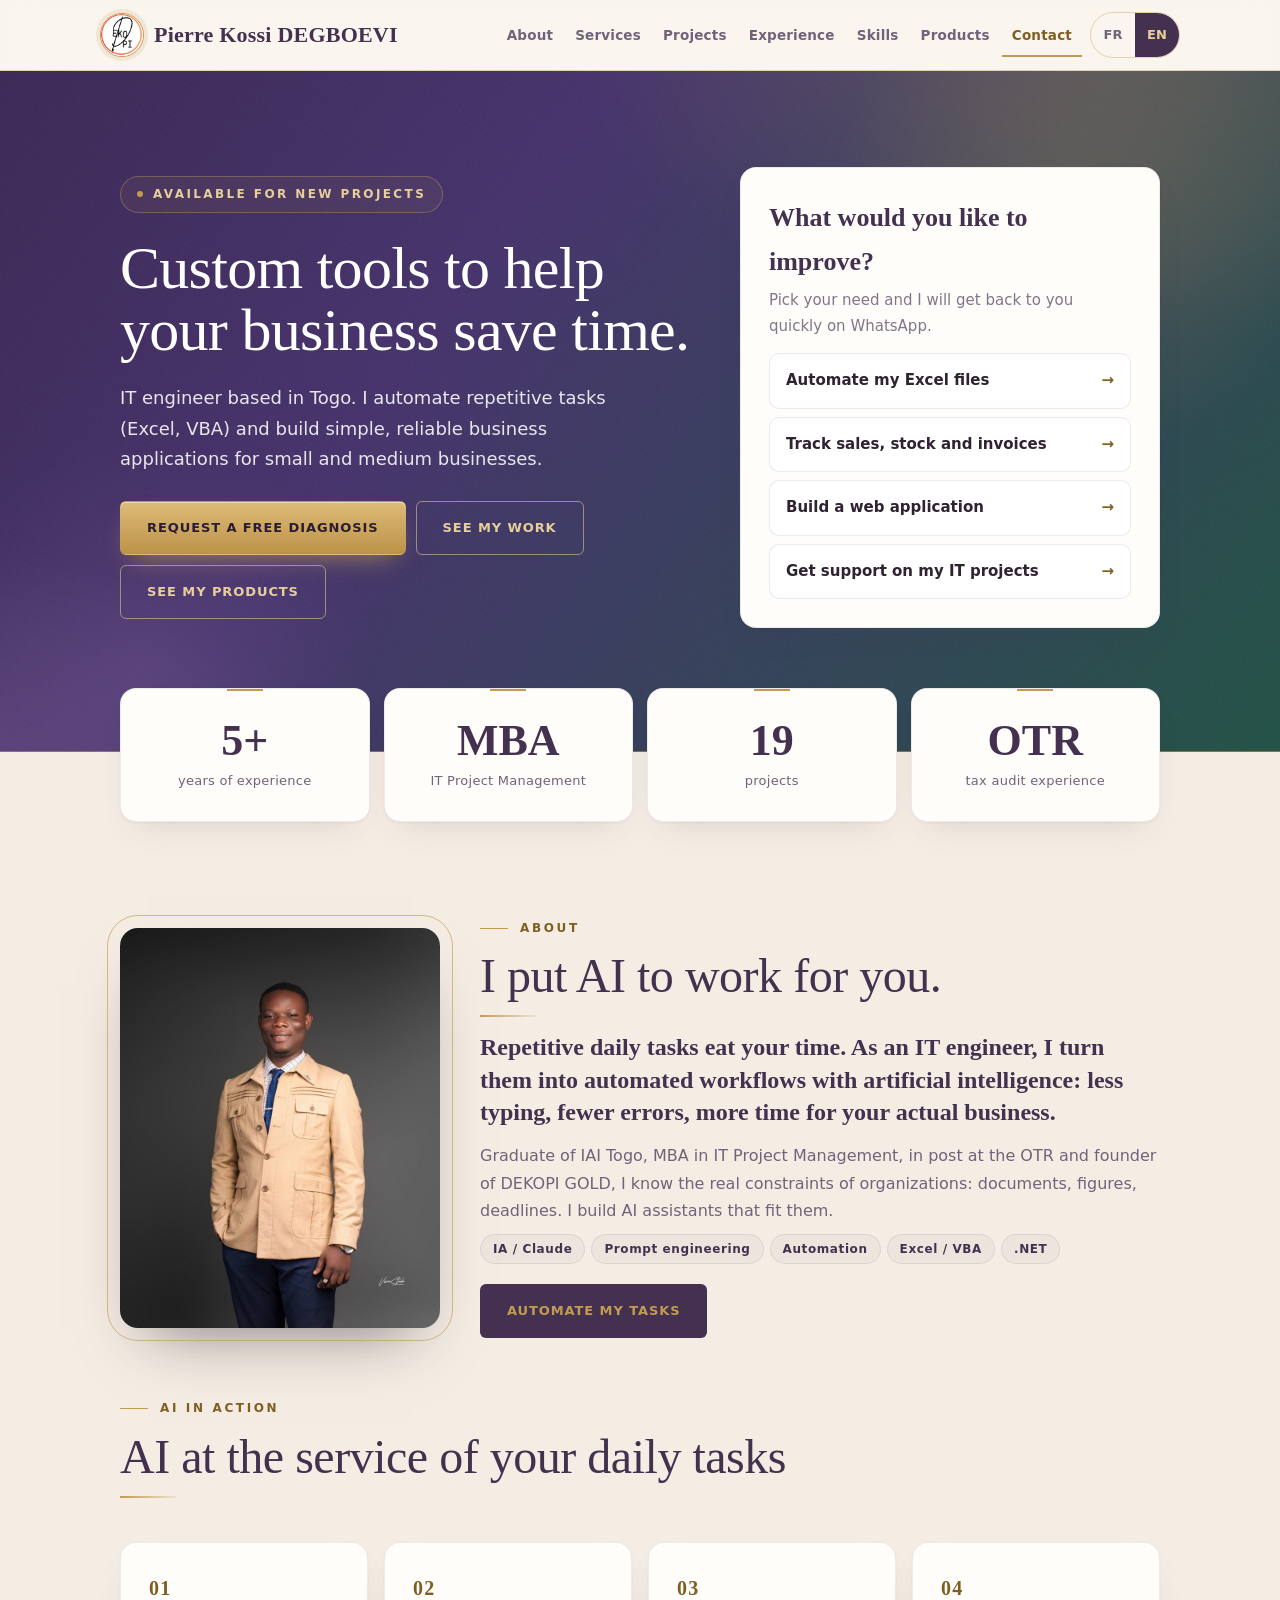
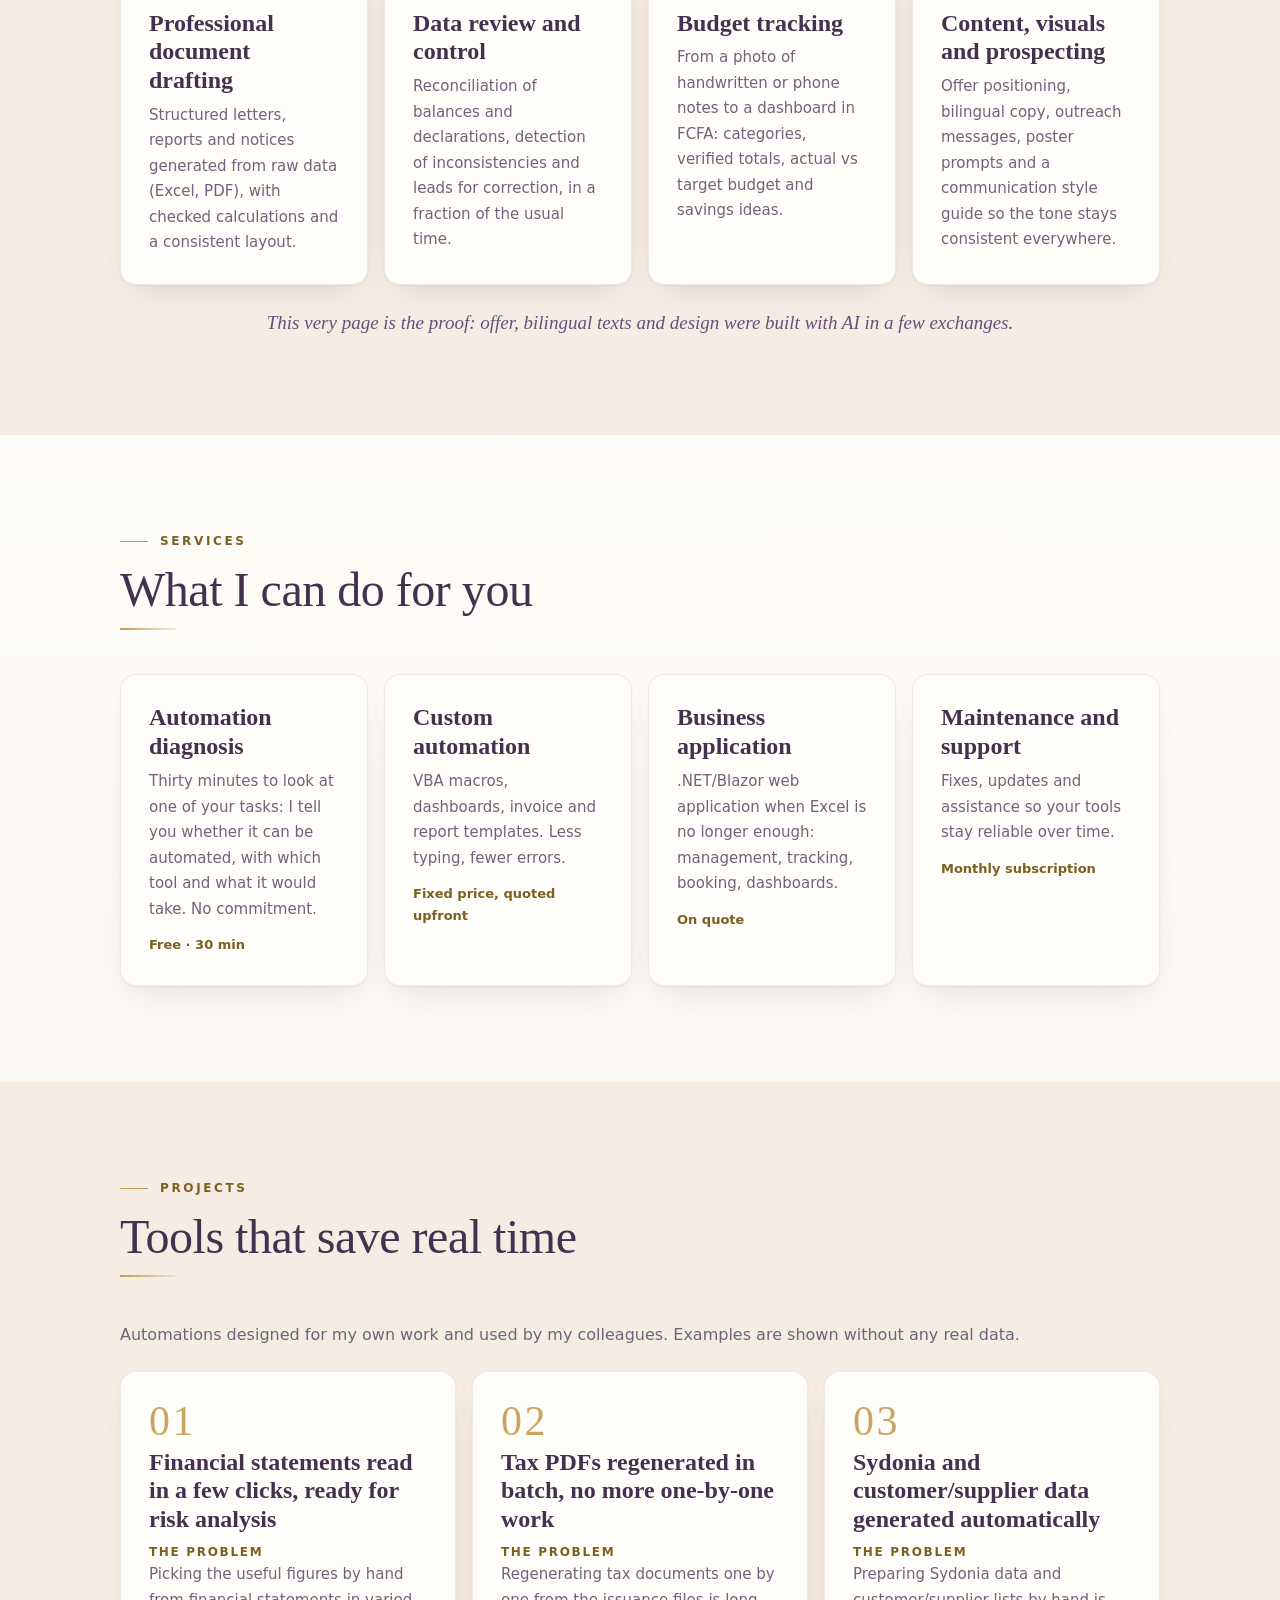
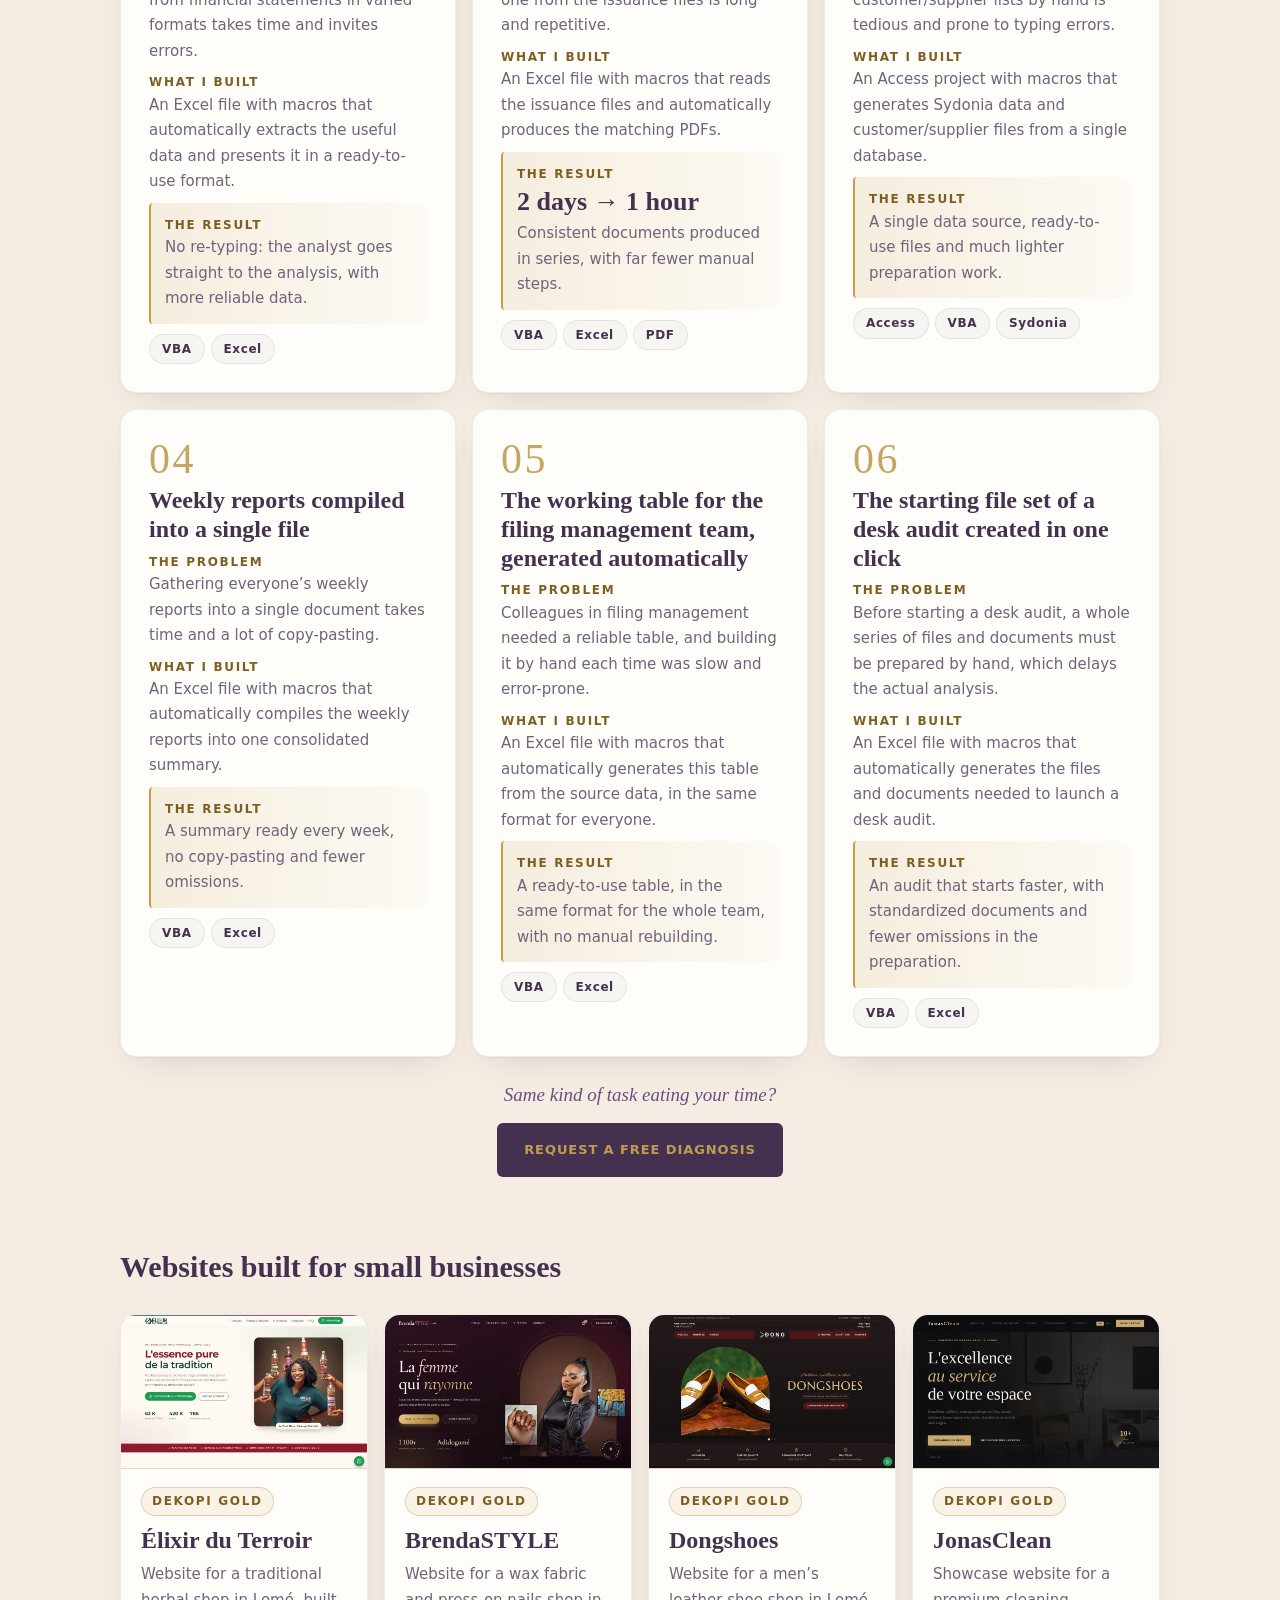
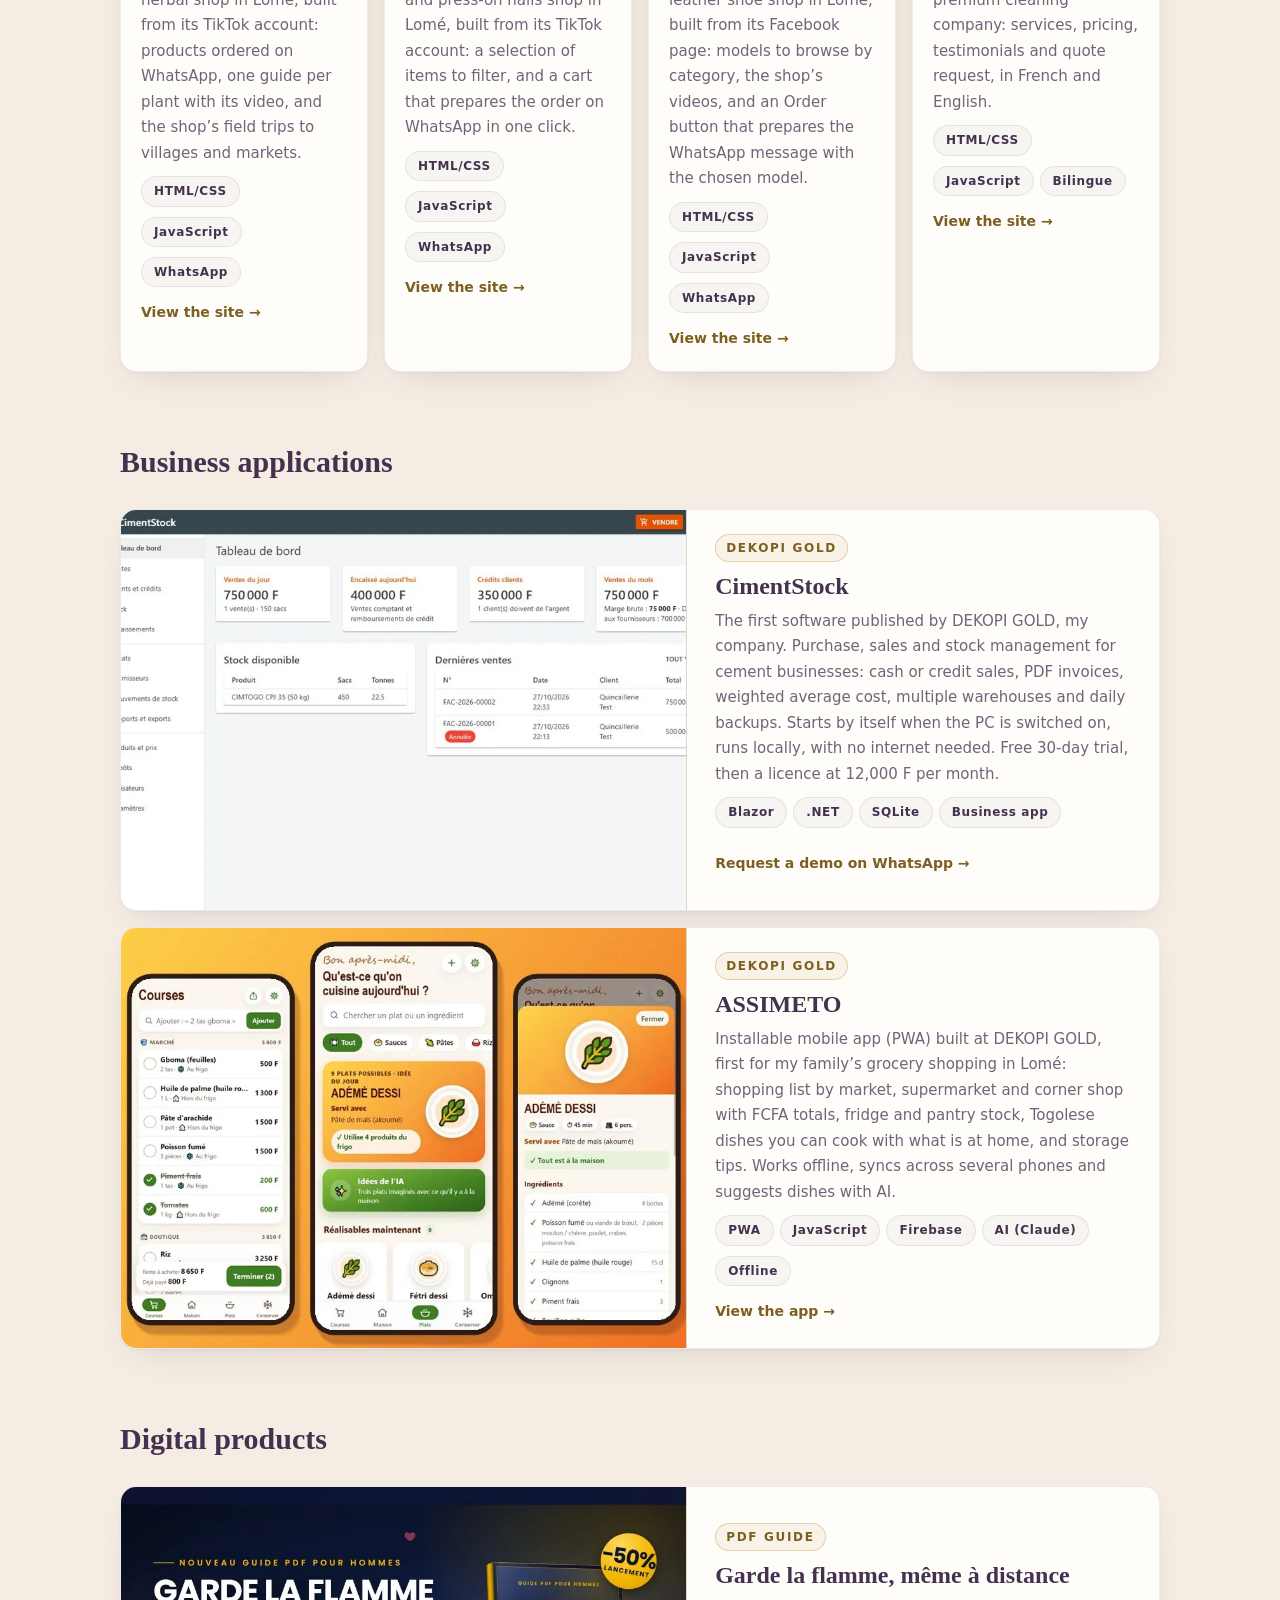
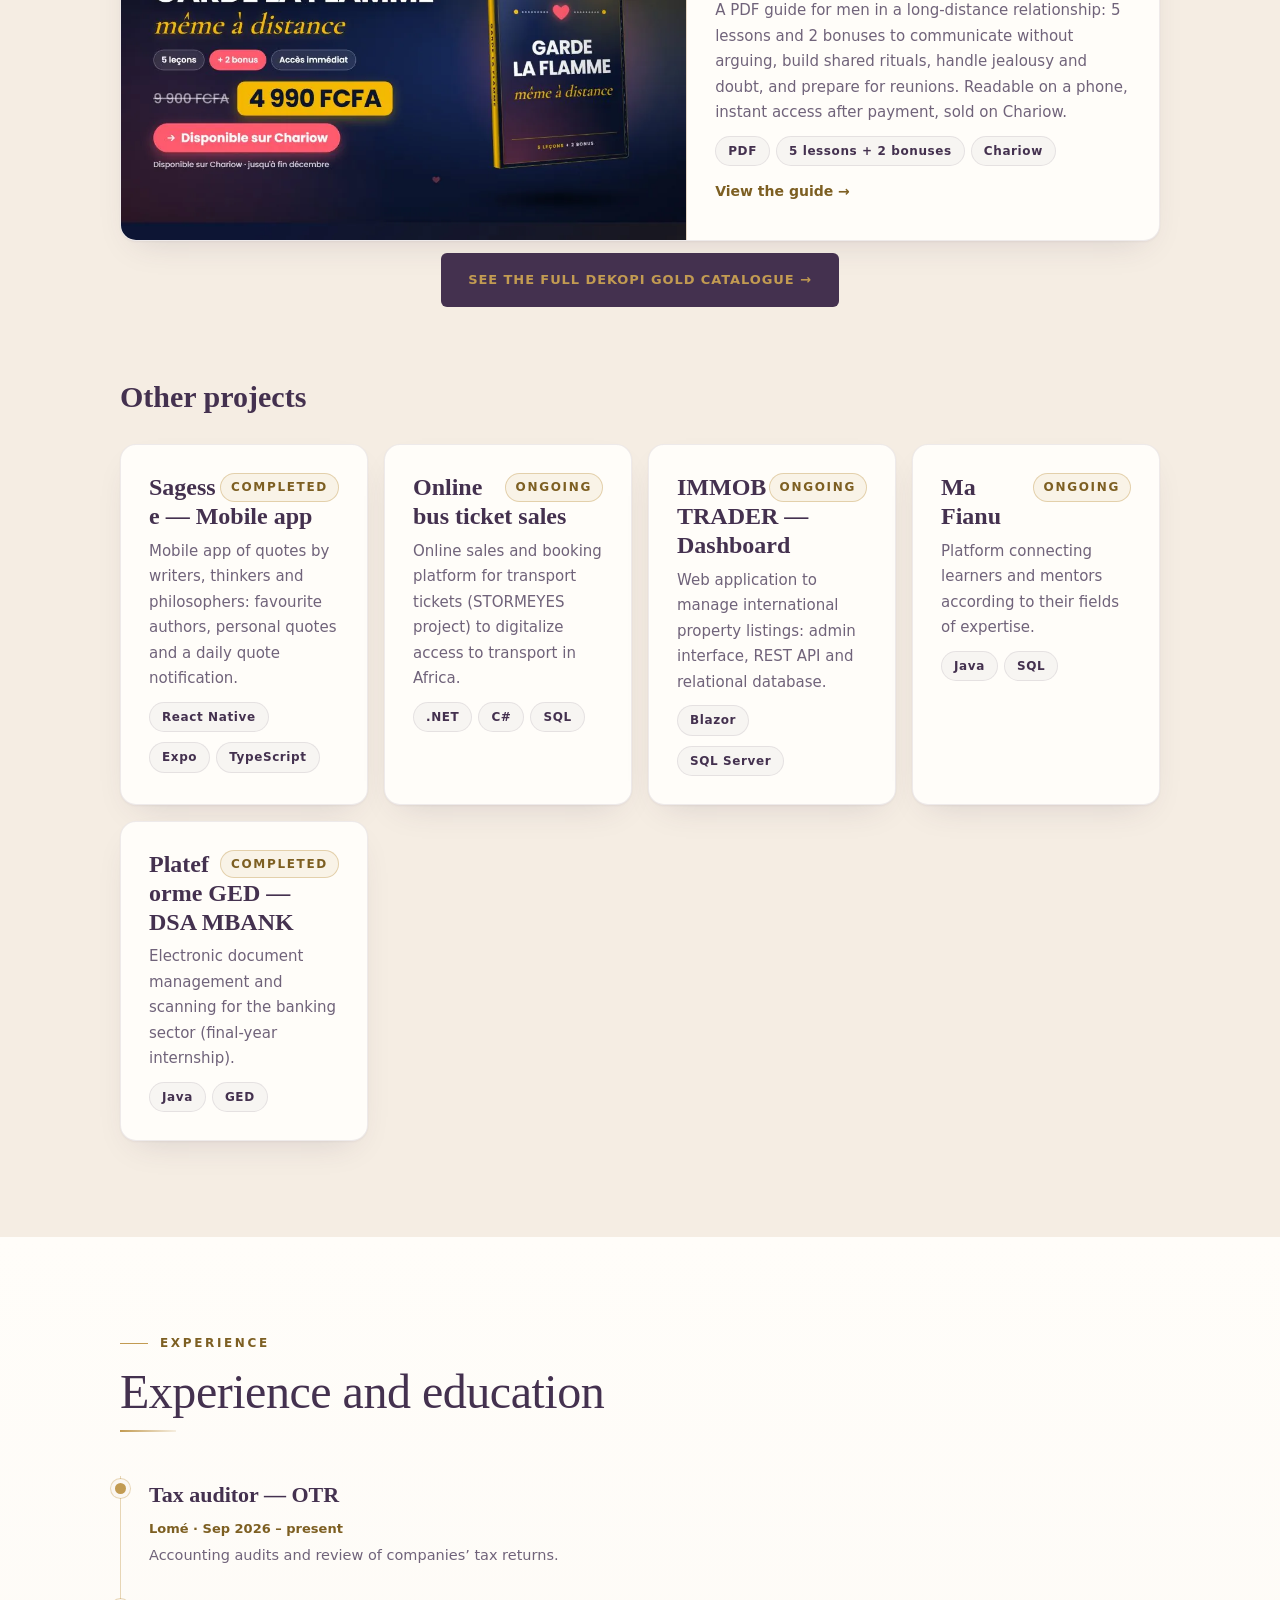
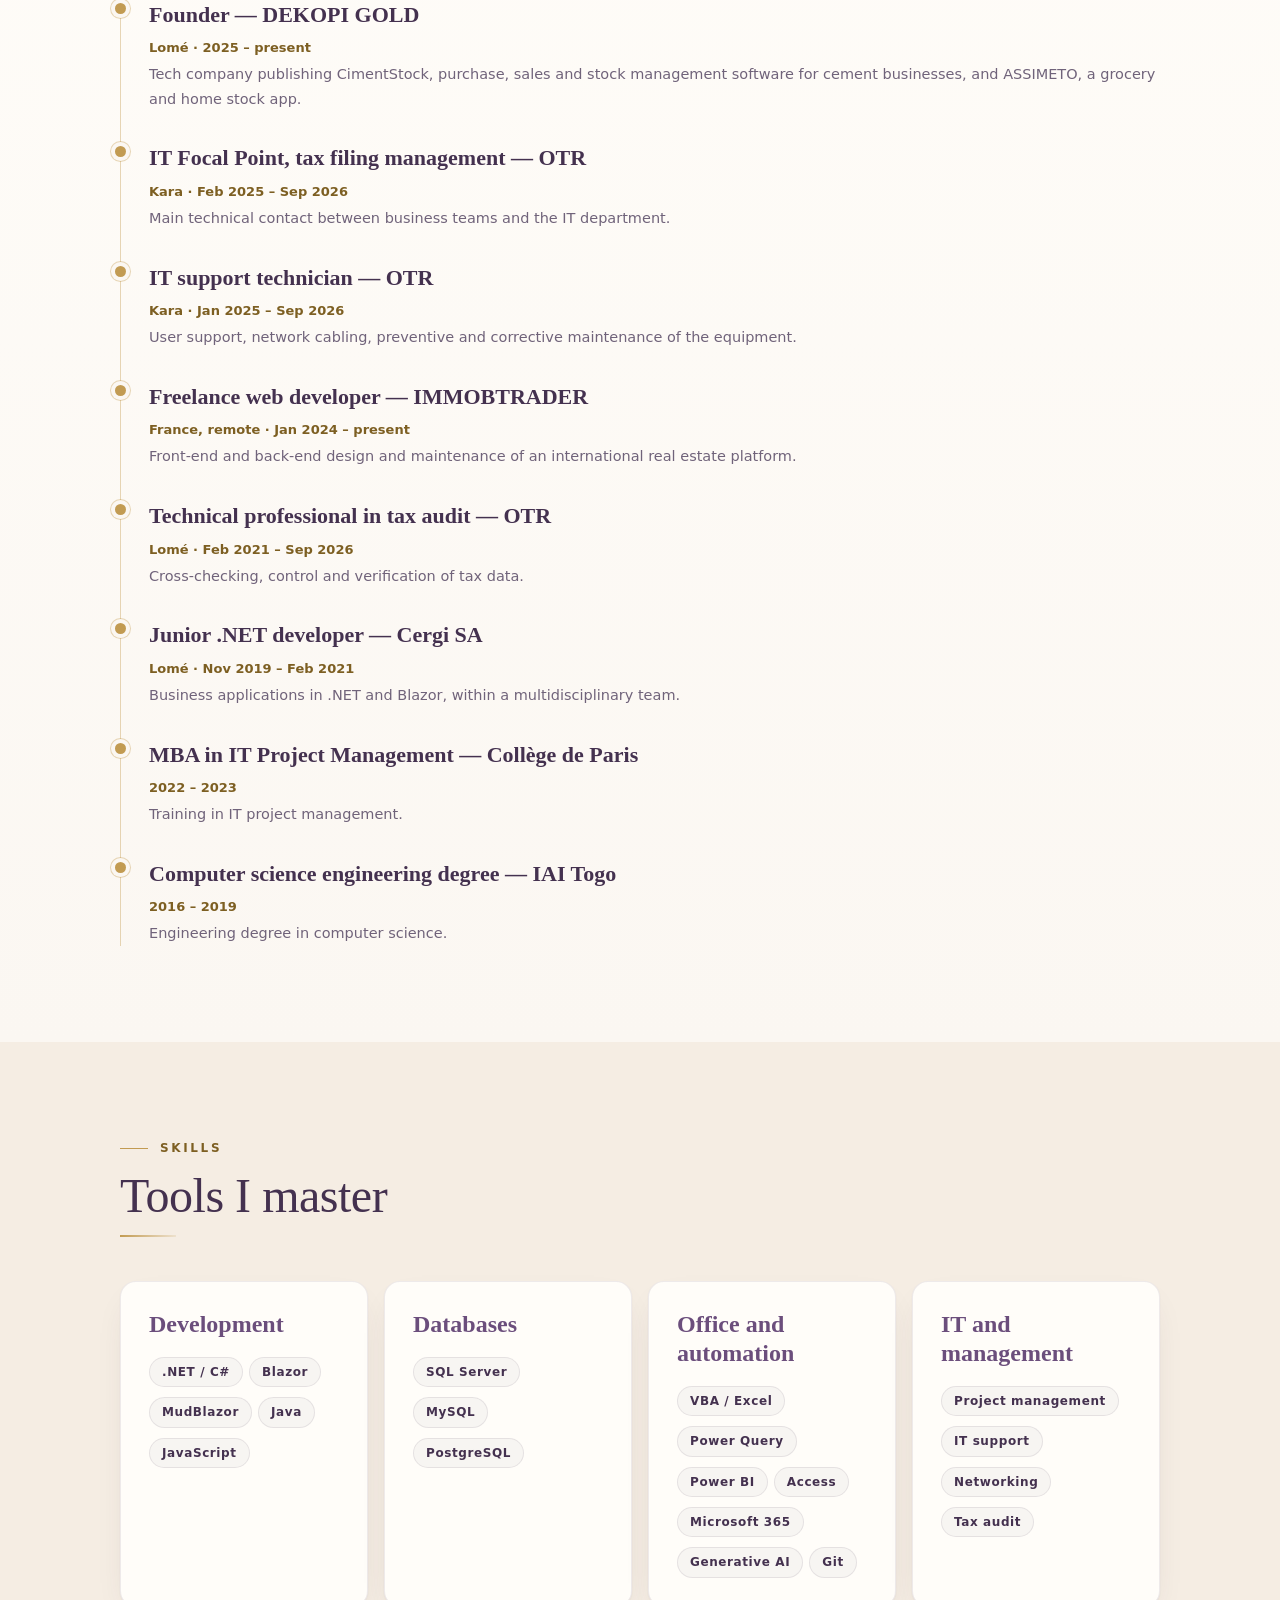
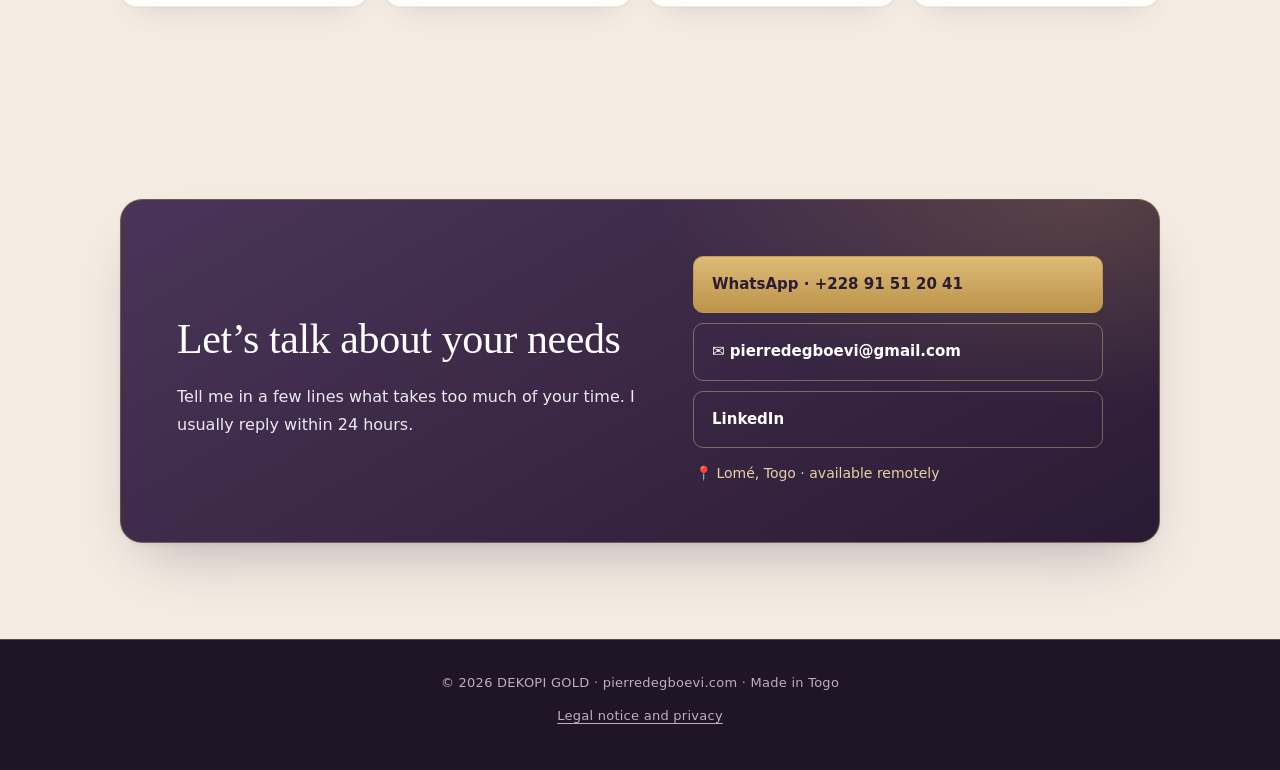
==== commit 7b1fb6c1: "Affiche le prix de la licence CimentStock : 12 000 F par mois Co-Authored-By: Claude Sonnet 5.5 <nor" ====
--- a/en/index.html
+++ b/en/index.html
@@ -451,7 +451,7 @@
 </div>
 <h3 class="sub">Business applications</h3>
 <div class="grid sites apps">
-<div class="card site"><img src="../cimentstock.webp" alt="CimentStock dashboard: daily sales, customer credit, stock and latest sales" loading="lazy" width="960" height="600"><div class="sb"><span class="st">DEKOPI GOLD</span><h3>CimentStock</h3><p>The first software published by DEKOPI GOLD, my company. Purchase, sales and stock management for cement businesses: cash or credit sales, PDF invoices, weighted average cost, multiple warehouses and daily backups. Starts by itself when the PC is switched on, runs locally, with no internet needed. Free 30-day trial, then a licence.</p><span class="chip">Blazor</span><span class="chip">.NET</span><span class="chip">SQLite</span><span class="chip">Business app</span><a class="vis" href="https://wa.me/22891512041?text=Hello%20Pierre%2C%20I%20would%20like%20a%20demo%20of%20CimentStock." target="_blank" rel="noopener">Request a demo on WhatsApp →</a></div></div>
+<div class="card site"><img src="../cimentstock.webp" alt="CimentStock dashboard: daily sales, customer credit, stock and latest sales" loading="lazy" width="960" height="600"><div class="sb"><span class="st">DEKOPI GOLD</span><h3>CimentStock</h3><p>The first software published by DEKOPI GOLD, my company. Purchase, sales and stock management for cement businesses: cash or credit sales, PDF invoices, weighted average cost, multiple warehouses and daily backups. Starts by itself when the PC is switched on, runs locally, with no internet needed. Free 30-day trial, then a licence at 12,000 F per month.</p><span class="chip">Blazor</span><span class="chip">.NET</span><span class="chip">SQLite</span><span class="chip">Business app</span><a class="vis" href="https://wa.me/22891512041?text=Hello%20Pierre%2C%20I%20would%20like%20a%20demo%20of%20CimentStock." target="_blank" rel="noopener">Request a demo on WhatsApp →</a></div></div>
 <a class="card site" href="https://assimeto.pages.dev/" target="_blank" rel="noopener"><img src="../assimeto.webp" alt="Three ASSIMETO screens: shopping list, dishes you can cook and recipe card" loading="lazy" width="960" height="600"><div class="sb"><span class="st">DEKOPI GOLD</span><h3>ASSIMETO</h3><p>Installable mobile app (PWA) built at DEKOPI GOLD, first for my family’s grocery shopping in Lomé: shopping list by market, supermarket and corner shop with FCFA totals, fridge and pantry stock, Togolese dishes you can cook with what is at home, and storage tips. Works offline, syncs across several phones and suggests dishes with AI.</p><span class="chip">PWA</span><span class="chip">JavaScript</span><span class="chip">Firebase</span><span class="chip">AI (Claude)</span><span class="chip">Offline</span><span class="vis">View the app →</span></div></a>
 </div>
 <h3 class="sub">Digital products</h3>
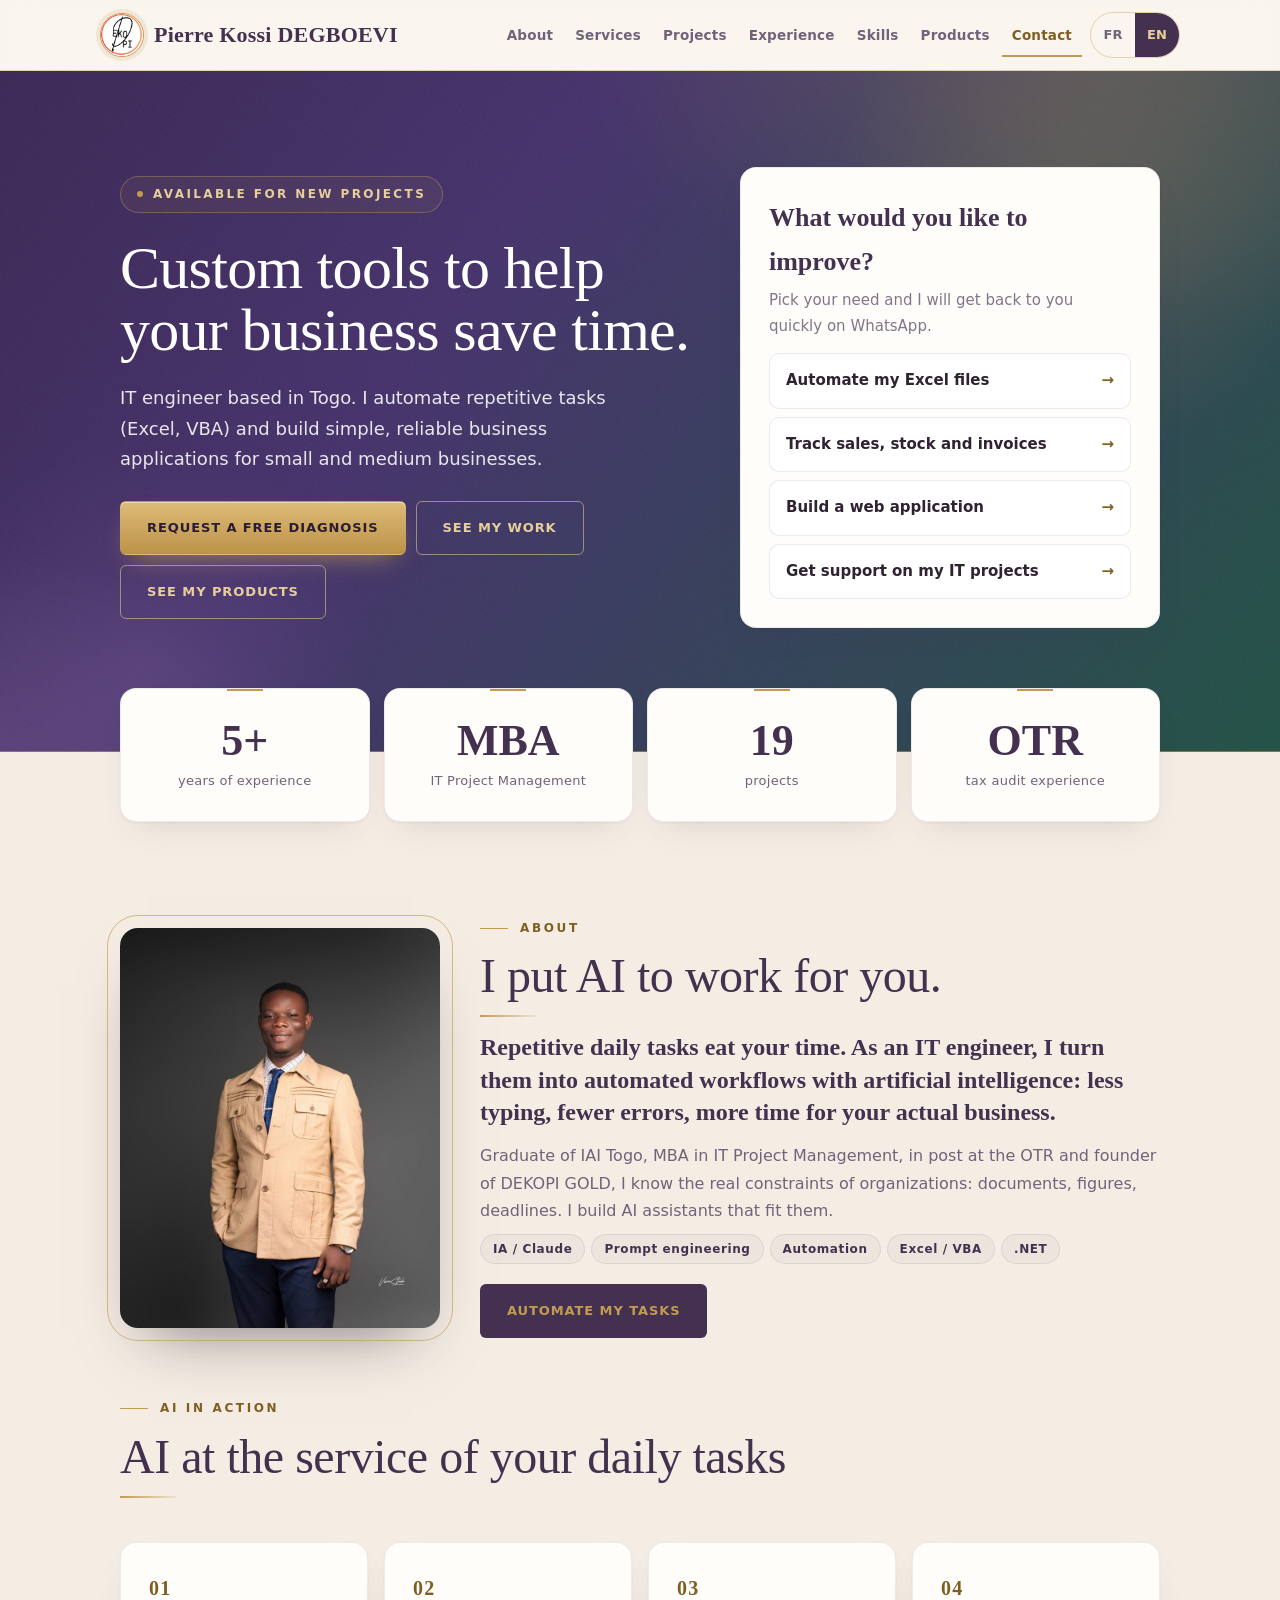
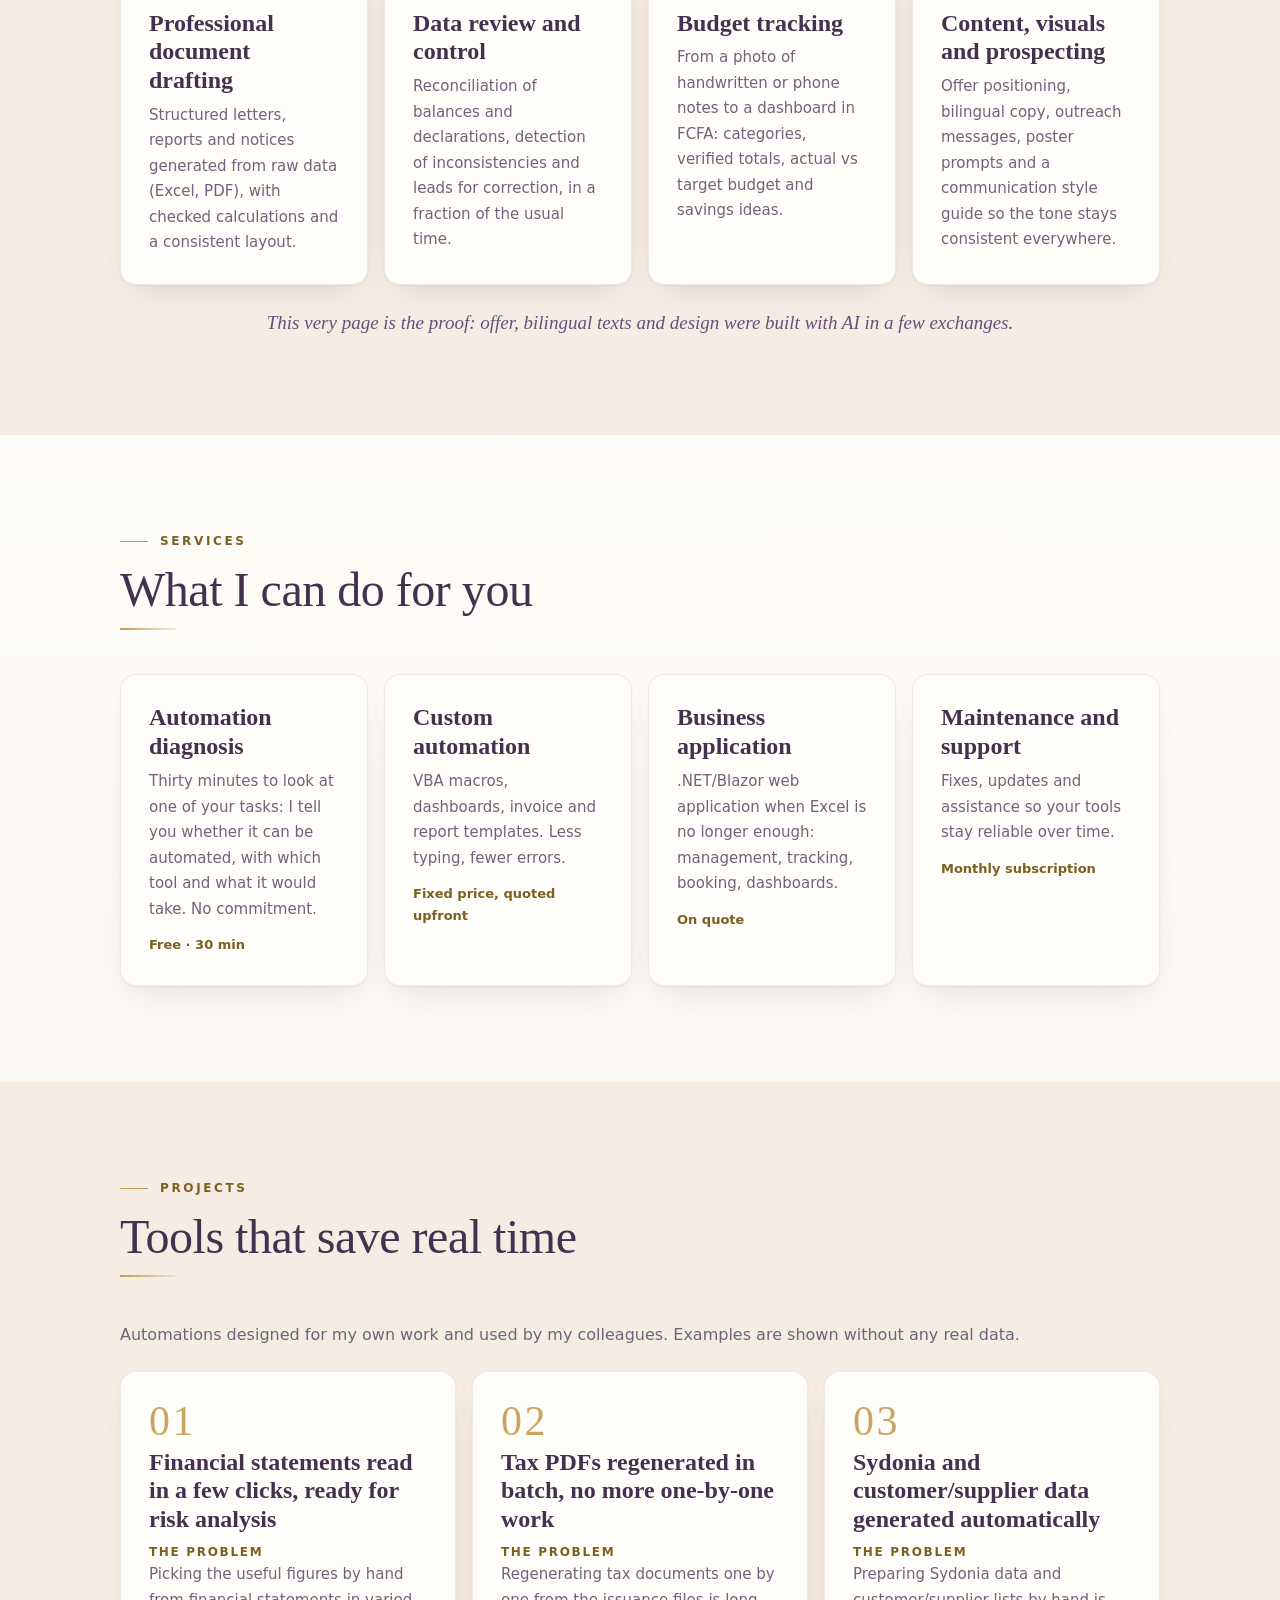
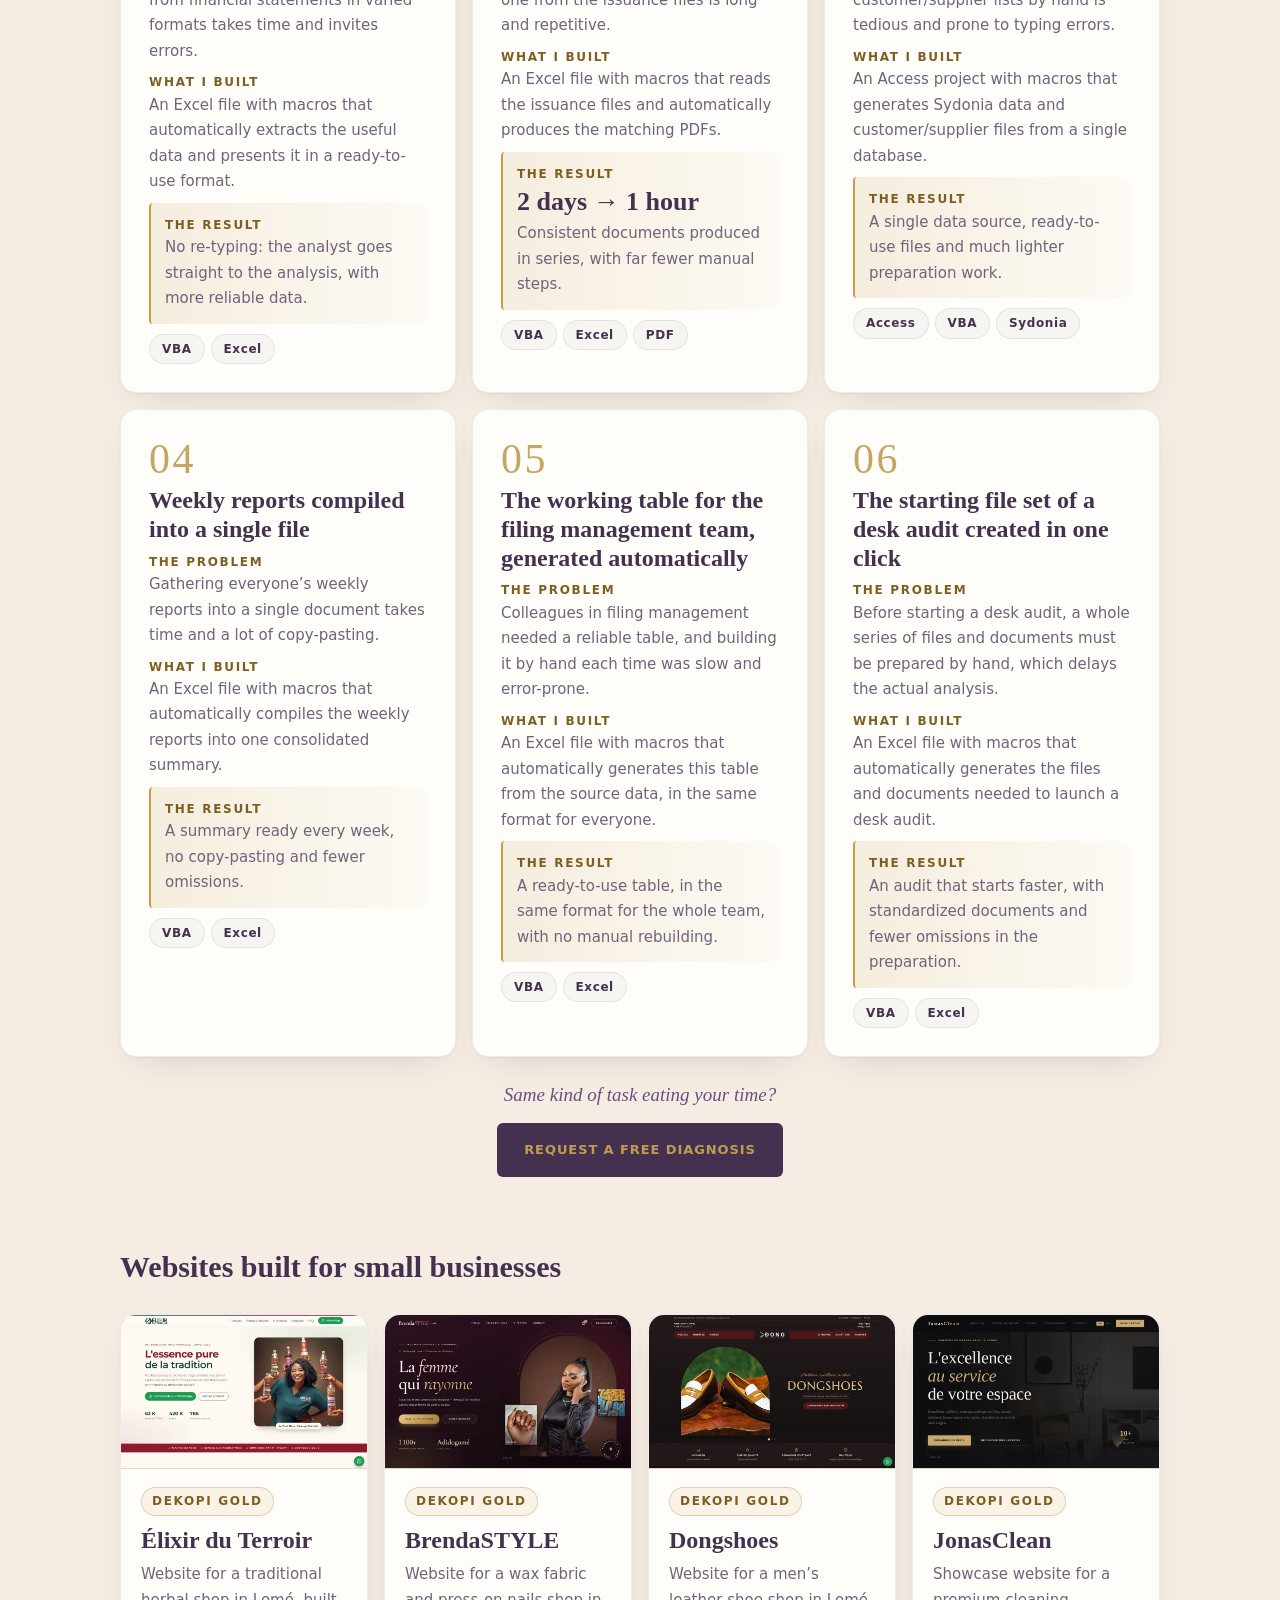
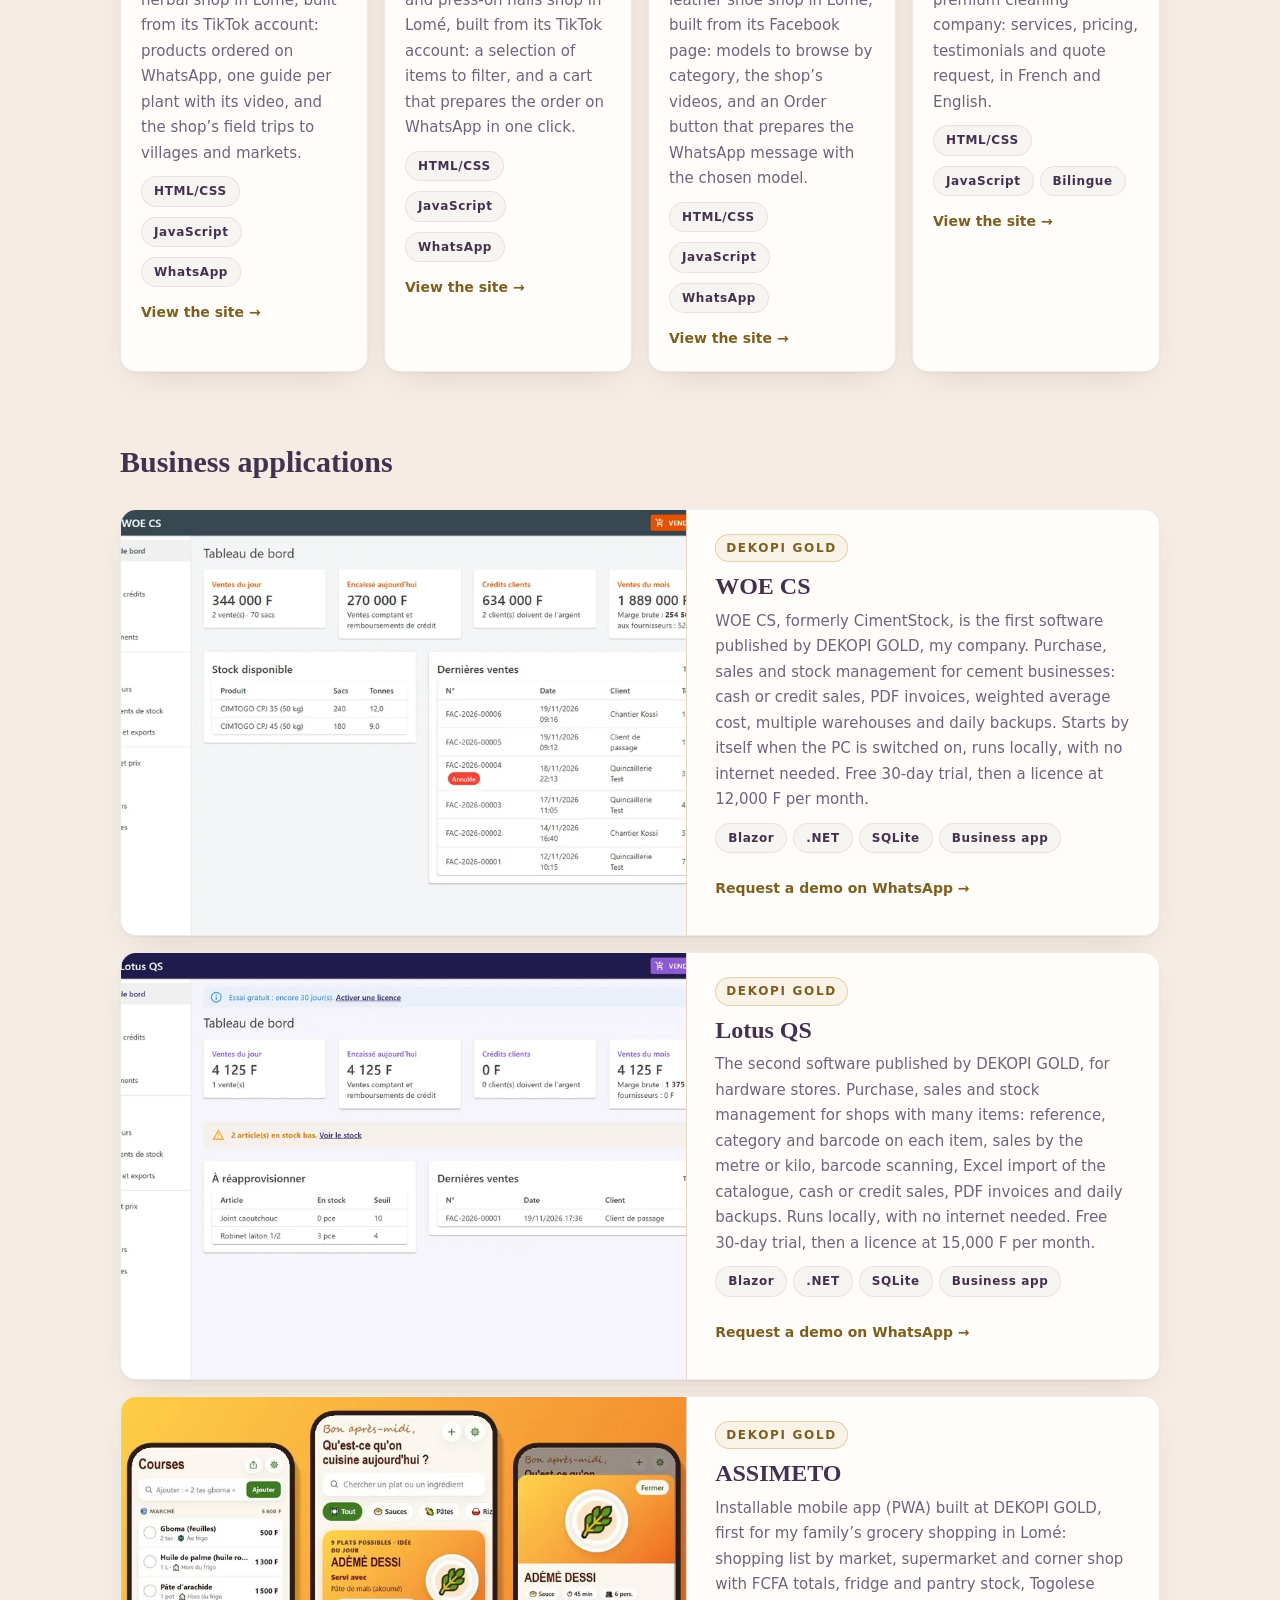
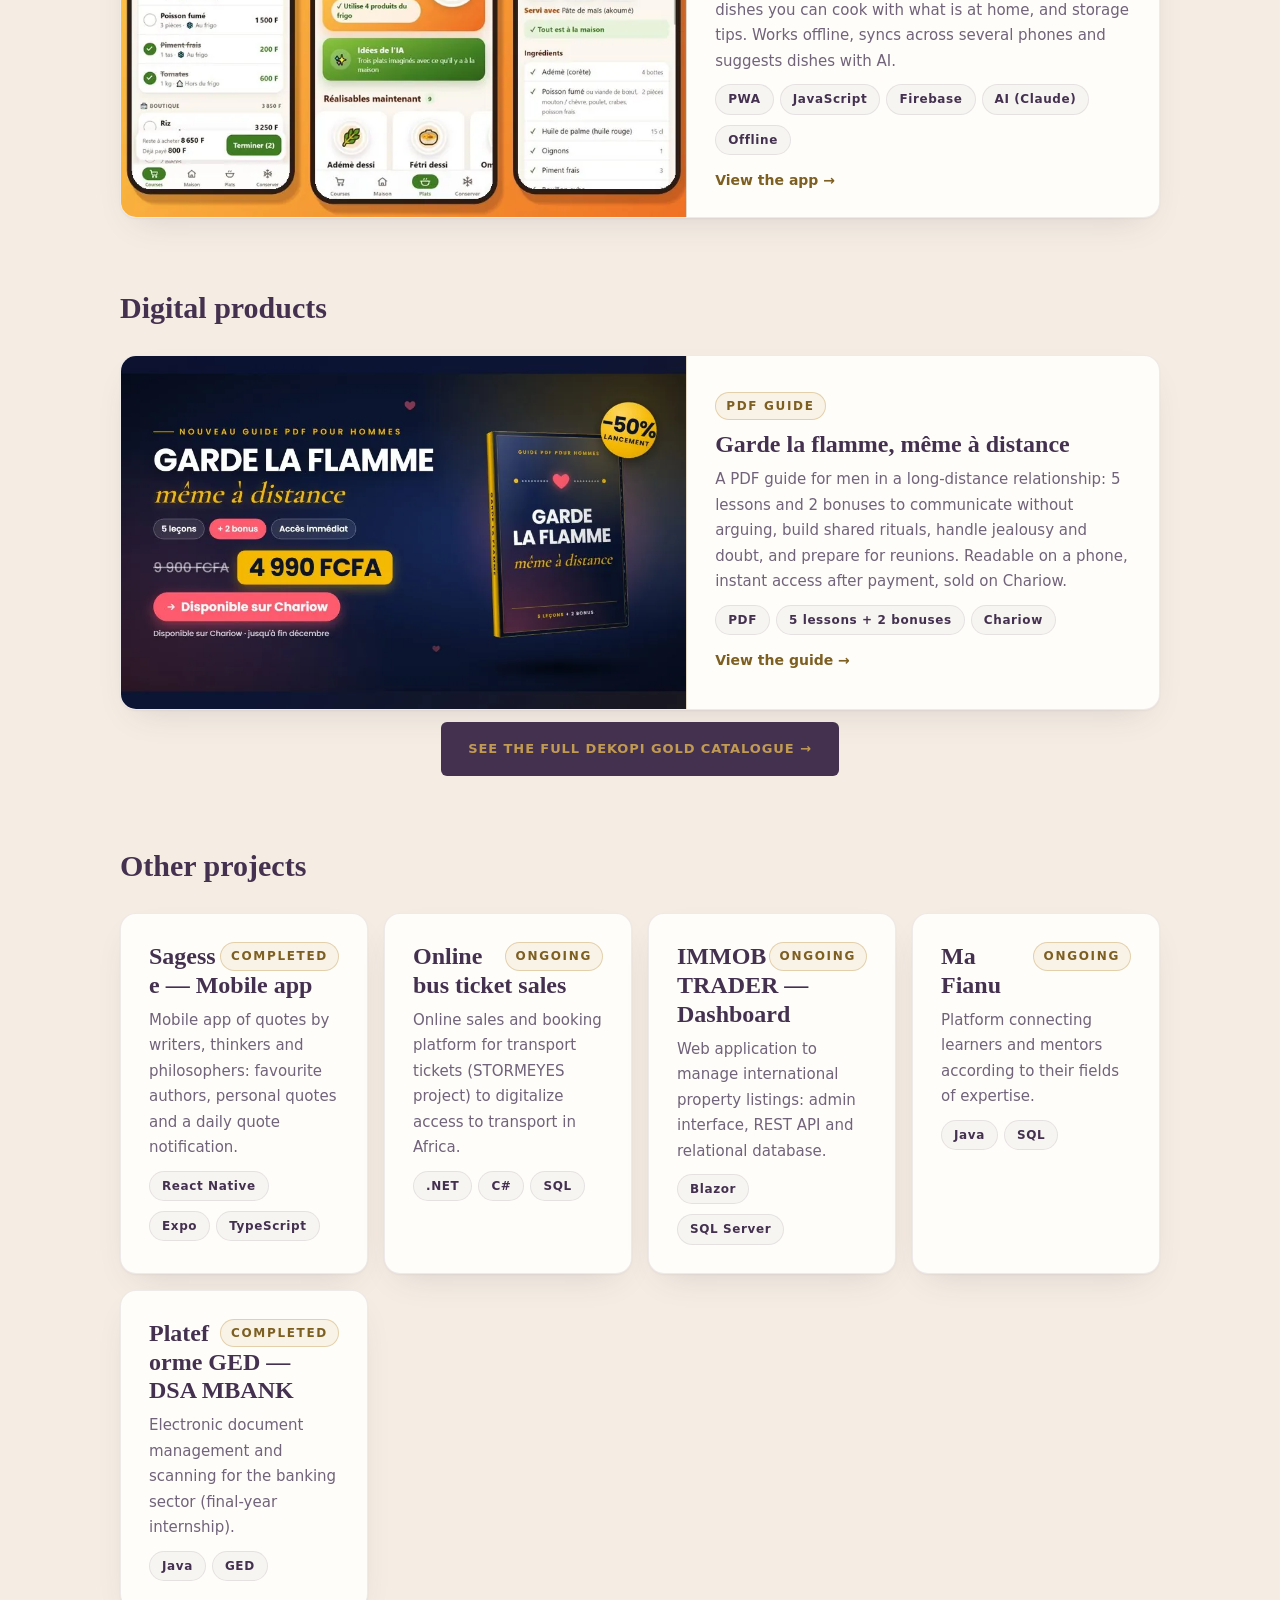
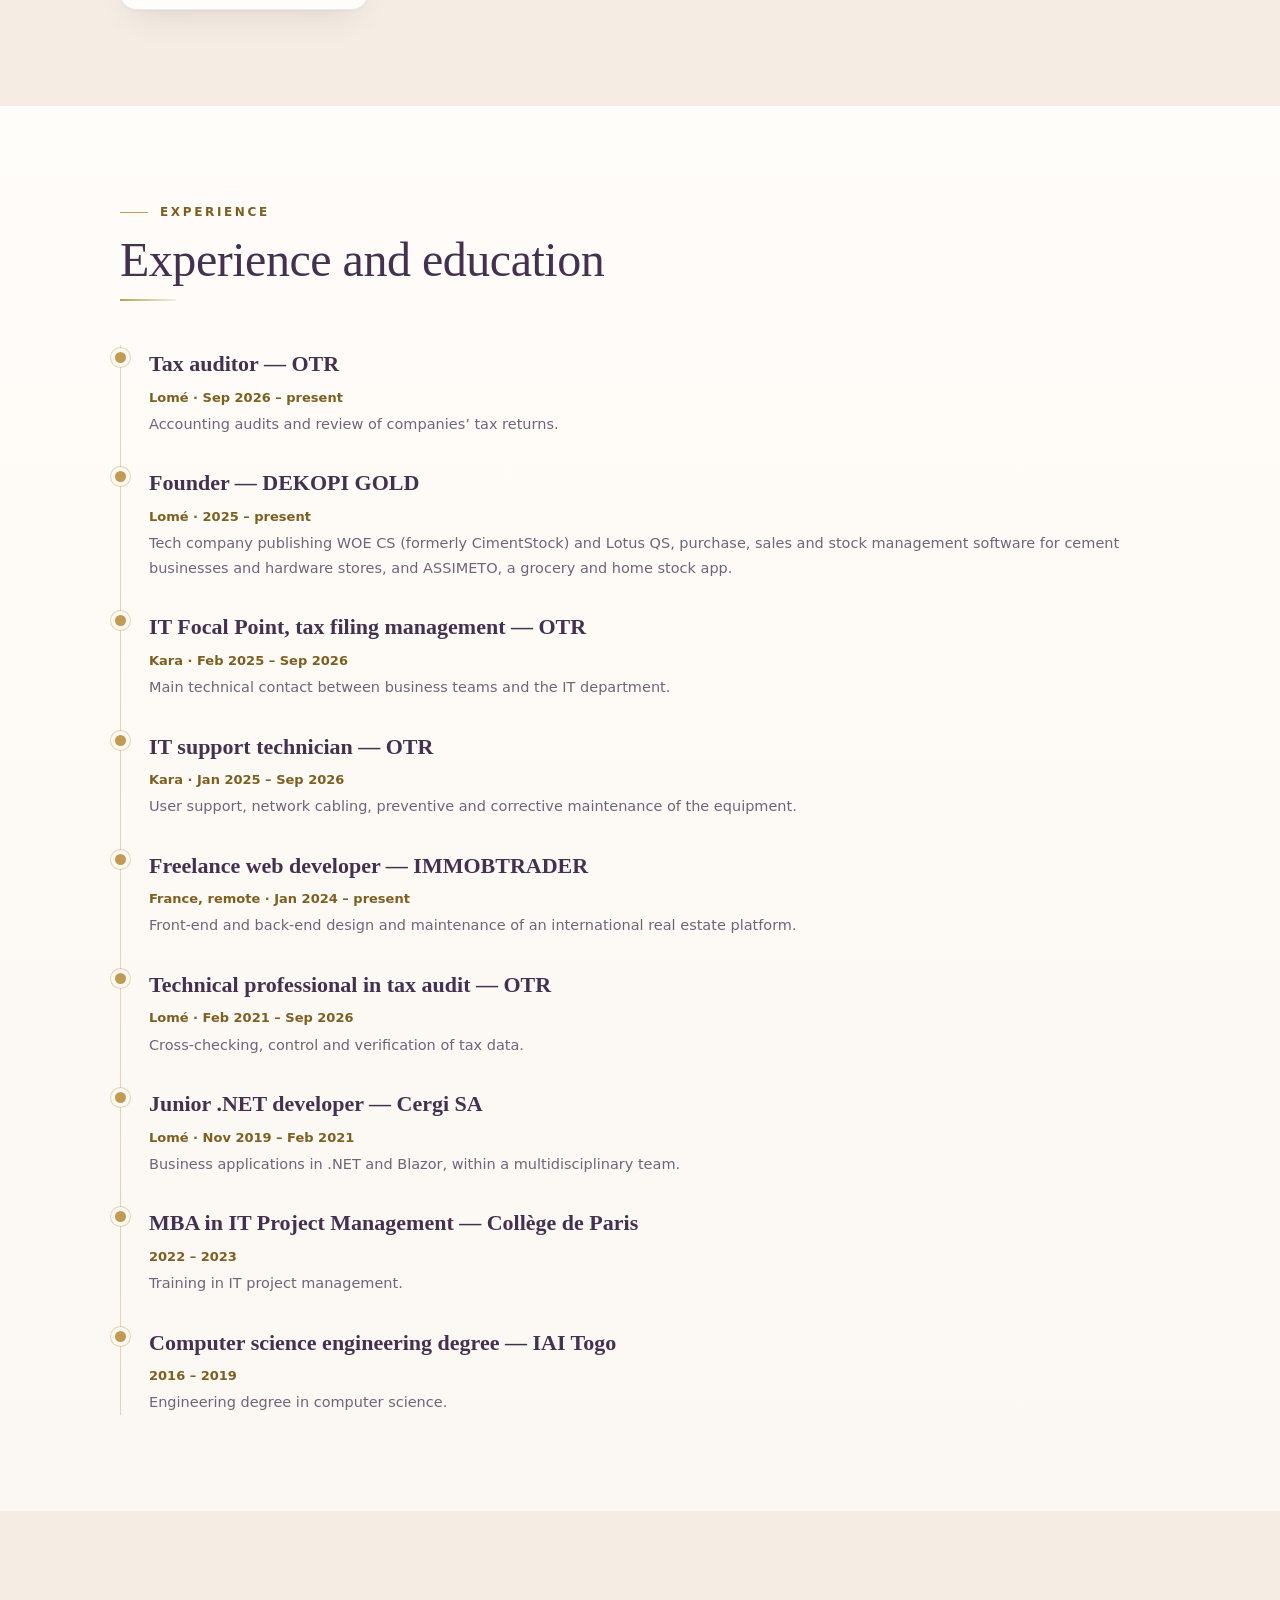
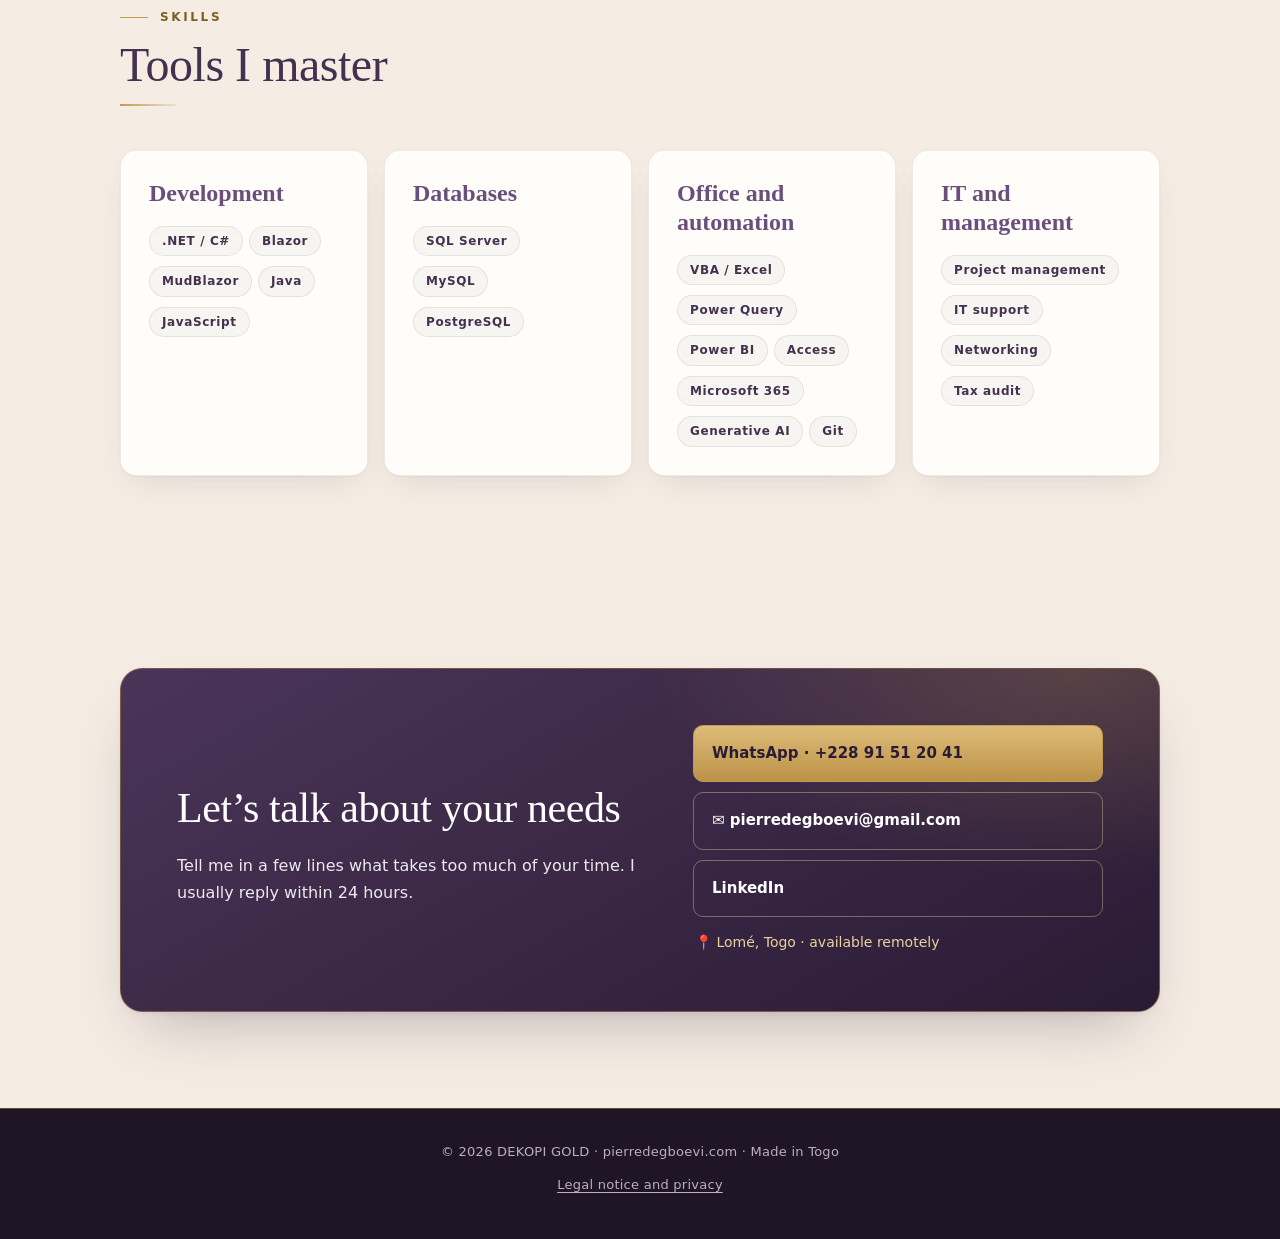
==== commit 6a8dc773: "Portfolio : CimentStock devient WOE CS, ajoute la carte Lotus QS Nouvelle capture de WOE CS, carte L" ====
--- a/en/index.html
+++ b/en/index.html
@@ -451,7 +451,8 @@
 </div>
 <h3 class="sub">Business applications</h3>
 <div class="grid sites apps">
-<div class="card site"><img src="../cimentstock.webp" alt="CimentStock dashboard: daily sales, customer credit, stock and latest sales" loading="lazy" width="960" height="600"><div class="sb"><span class="st">DEKOPI GOLD</span><h3>CimentStock</h3><p>The first software published by DEKOPI GOLD, my company. Purchase, sales and stock management for cement businesses: cash or credit sales, PDF invoices, weighted average cost, multiple warehouses and daily backups. Starts by itself when the PC is switched on, runs locally, with no internet needed. Free 30-day trial, then a licence at 12,000 F per month.</p><span class="chip">Blazor</span><span class="chip">.NET</span><span class="chip">SQLite</span><span class="chip">Business app</span><a class="vis" href="https://wa.me/22891512041?text=Hello%20Pierre%2C%20I%20would%20like%20a%20demo%20of%20CimentStock." target="_blank" rel="noopener">Request a demo on WhatsApp →</a></div></div>
+<div class="card site"><img src="../cimentstock.webp" alt="WOE CS dashboard: daily sales, customer credit, stock and latest sales" loading="lazy" width="960" height="600"><div class="sb"><span class="st">DEKOPI GOLD</span><h3>WOE CS</h3><p>WOE CS, formerly CimentStock, is the first software published by DEKOPI GOLD, my company. Purchase, sales and stock management for cement businesses: cash or credit sales, PDF invoices, weighted average cost, multiple warehouses and daily backups. Starts by itself when the PC is switched on, runs locally, with no internet needed. Free 30-day trial, then a licence at 12,000 F per month.</p><span class="chip">Blazor</span><span class="chip">.NET</span><span class="chip">SQLite</span><span class="chip">Business app</span><a class="vis" href="https://wa.me/22891512041?text=Hello%20Pierre%2C%20I%20would%20like%20a%20demo%20of%20WOE%20CS." target="_blank" rel="noopener">Request a demo on WhatsApp →</a></div></div>
+<div class="card site"><img src="../lotusqs.webp" alt="Lotus QS dashboard: daily sales, cash collected, customer credit and low-stock alert" loading="lazy" width="960" height="600"><div class="sb"><span class="st">DEKOPI GOLD</span><h3>Lotus QS</h3><p>The second software published by DEKOPI GOLD, for hardware stores. Purchase, sales and stock management for shops with many items: reference, category and barcode on each item, sales by the metre or kilo, barcode scanning, Excel import of the catalogue, cash or credit sales, PDF invoices and daily backups. Runs locally, with no internet needed. Free 30-day trial, then a licence at 15,000 F per month.</p><span class="chip">Blazor</span><span class="chip">.NET</span><span class="chip">SQLite</span><span class="chip">Business app</span><a class="vis" href="https://wa.me/22891512041?text=Hello%20Pierre%2C%20I%20would%20like%20a%20demo%20of%20Lotus%20QS." target="_blank" rel="noopener">Request a demo on WhatsApp →</a></div></div>
 <a class="card site" href="https://assimeto.pages.dev/" target="_blank" rel="noopener"><img src="../assimeto.webp" alt="Three ASSIMETO screens: shopping list, dishes you can cook and recipe card" loading="lazy" width="960" height="600"><div class="sb"><span class="st">DEKOPI GOLD</span><h3>ASSIMETO</h3><p>Installable mobile app (PWA) built at DEKOPI GOLD, first for my family’s grocery shopping in Lomé: shopping list by market, supermarket and corner shop with FCFA totals, fridge and pantry stock, Togolese dishes you can cook with what is at home, and storage tips. Works offline, syncs across several phones and suggests dishes with AI.</p><span class="chip">PWA</span><span class="chip">JavaScript</span><span class="chip">Firebase</span><span class="chip">AI (Claude)</span><span class="chip">Offline</span><span class="vis">View the app →</span></div></a>
 </div>
 <h3 class="sub">Digital products</h3>
@@ -472,7 +473,7 @@
 <div class="head"><small>Experience</small><h2>Experience and education</h2></div>
 <div class="tl">
 <div><h3>Tax auditor — OTR</h3><small>Lomé · Sep 2026 – present</small><p>Accounting audits and review of companies’ tax returns.</p></div>
-<div><h3>Founder — DEKOPI GOLD</h3><small>Lomé · 2025 – present</small><p>Tech company publishing CimentStock, purchase, sales and stock management software for cement businesses, and ASSIMETO, a grocery and home stock app.</p></div>
+<div><h3>Founder — DEKOPI GOLD</h3><small>Lomé · 2025 – present</small><p>Tech company publishing WOE CS (formerly CimentStock) and Lotus QS, purchase, sales and stock management software for cement businesses and hardware stores, and ASSIMETO, a grocery and home stock app.</p></div>
 <div><h3>IT Focal Point, tax filing management — OTR</h3><small>Kara · Feb 2025 – Sep 2026</small><p>Main technical contact between business teams and the IT department.</p></div>
 <div><h3>IT support technician — OTR</h3><small>Kara · Jan 2025 – Sep 2026</small><p>User support, network cabling, preventive and corrective maintenance of the equipment.</p></div>
 <div><h3>Freelance web developer — IMMOBTRADER</h3><small>France, remote · Jan 2024 – present</small><p>Front-end and back-end design and maintenance of an international real estate platform.</p></div>
